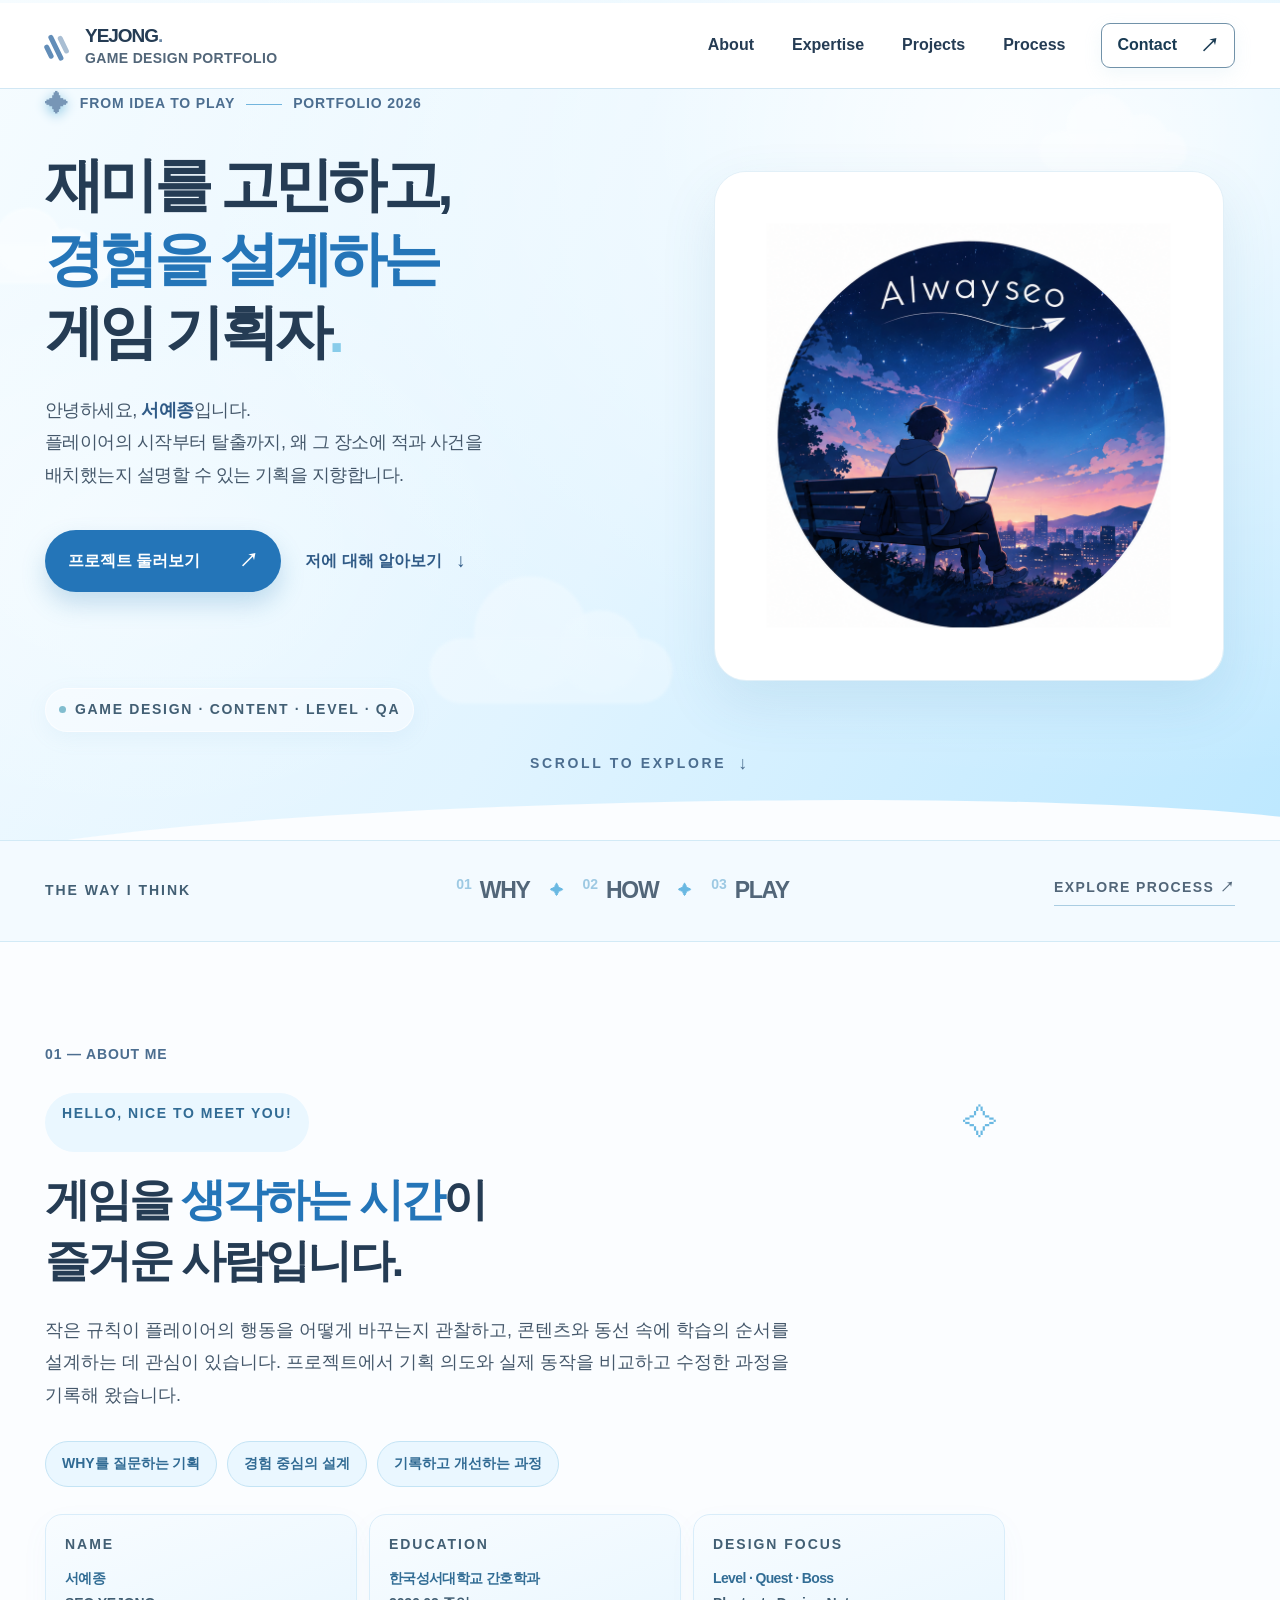
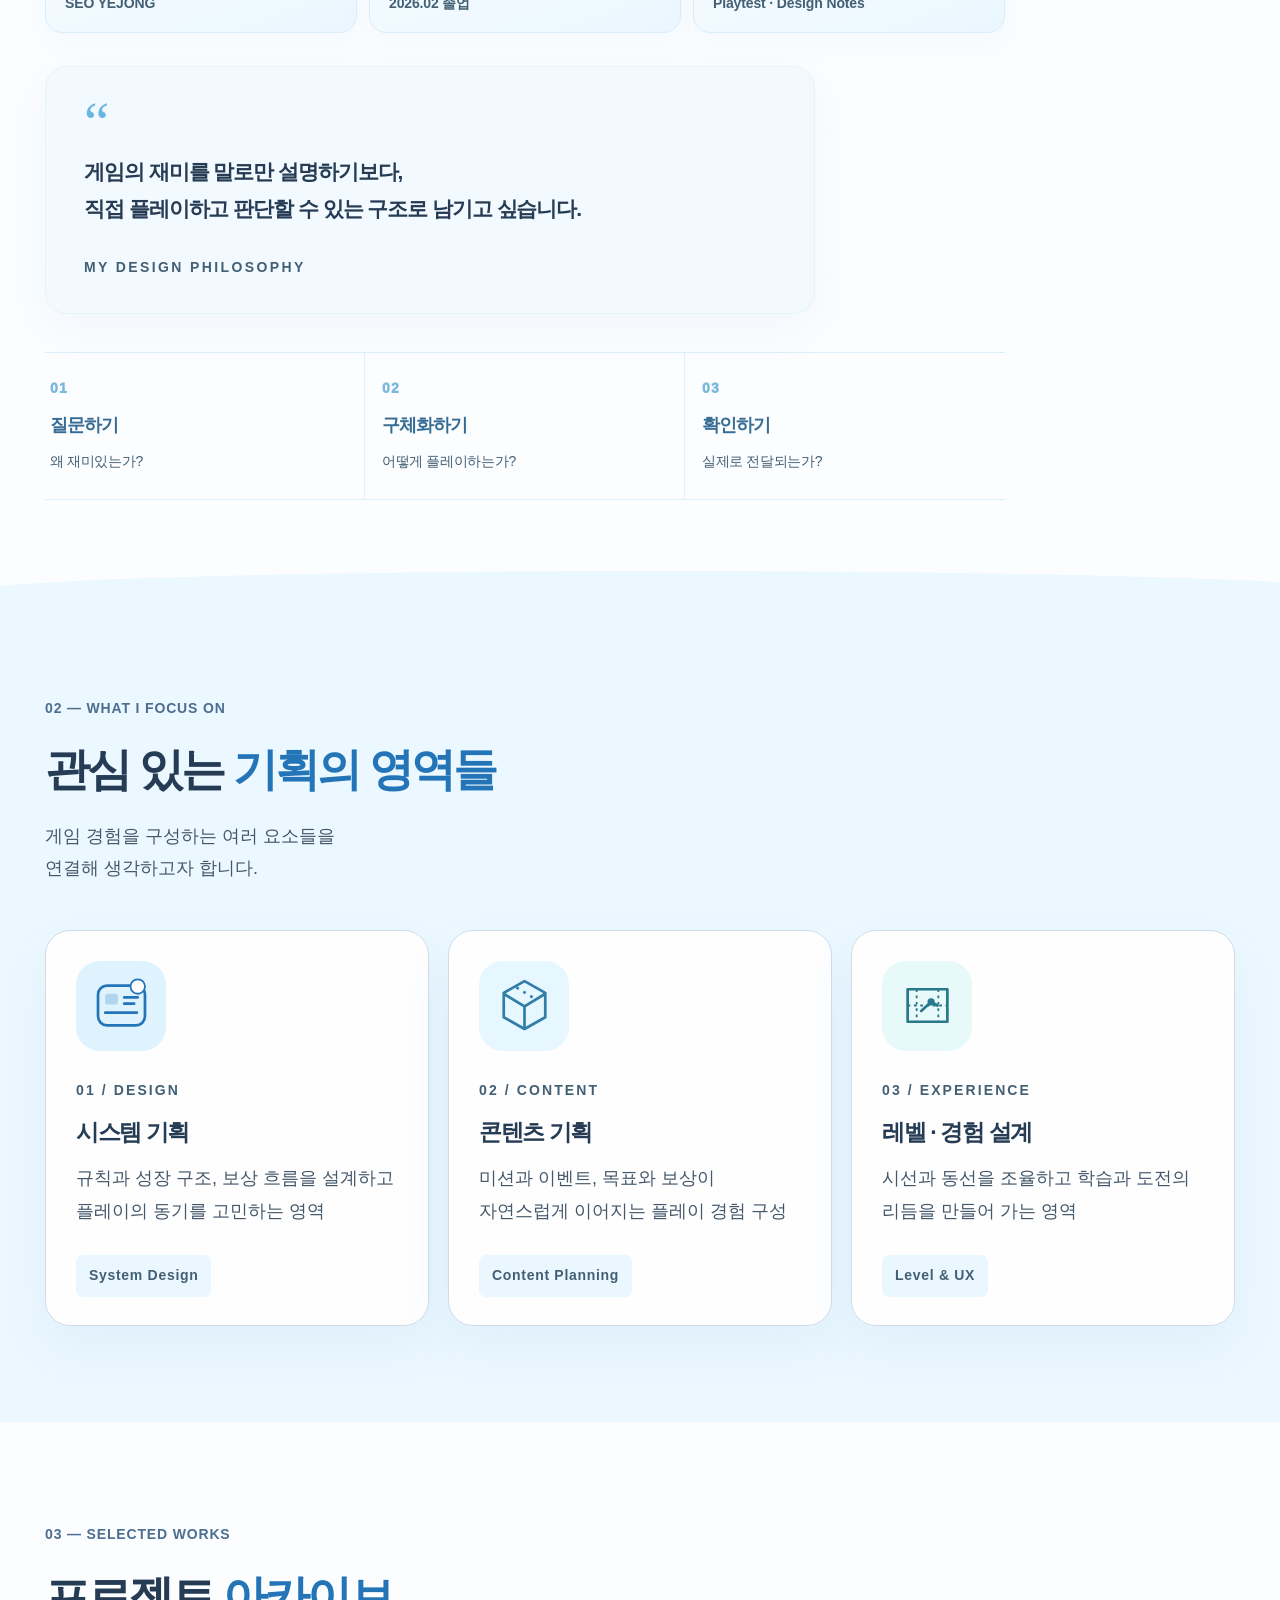
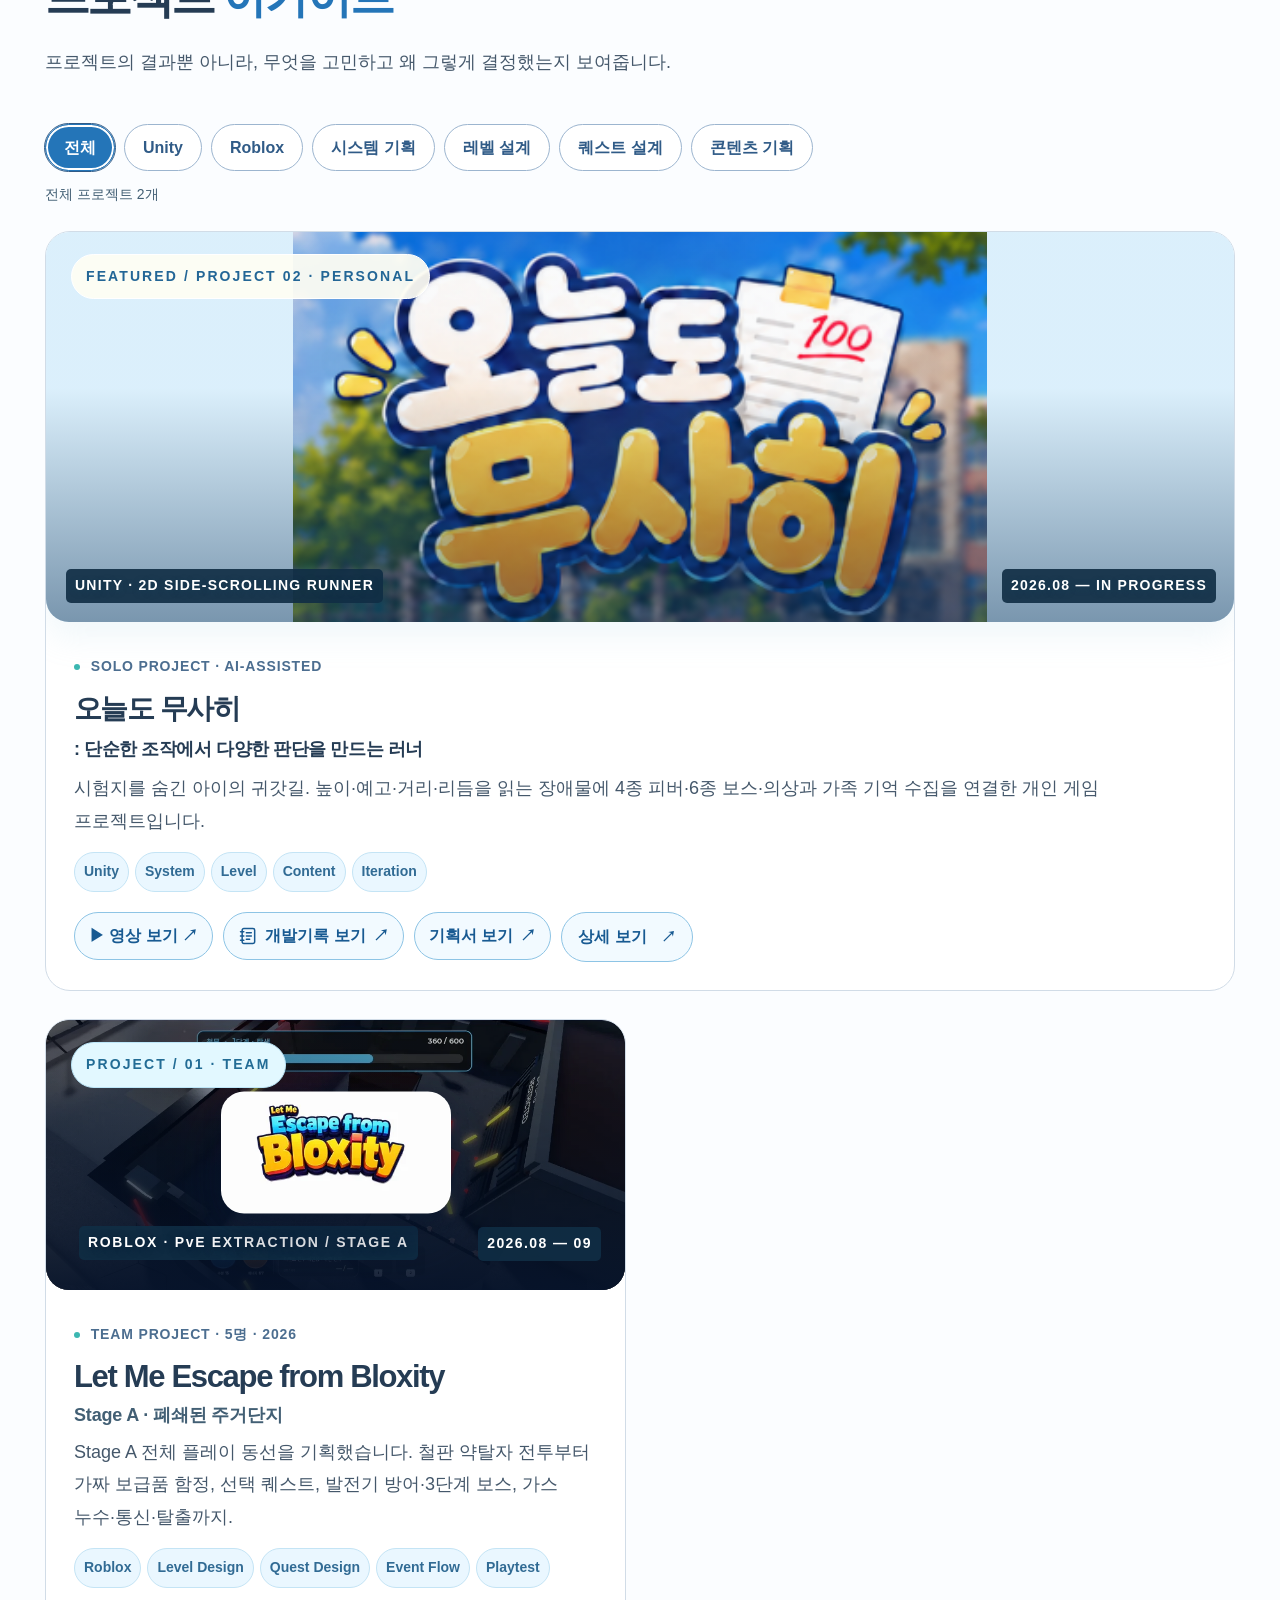
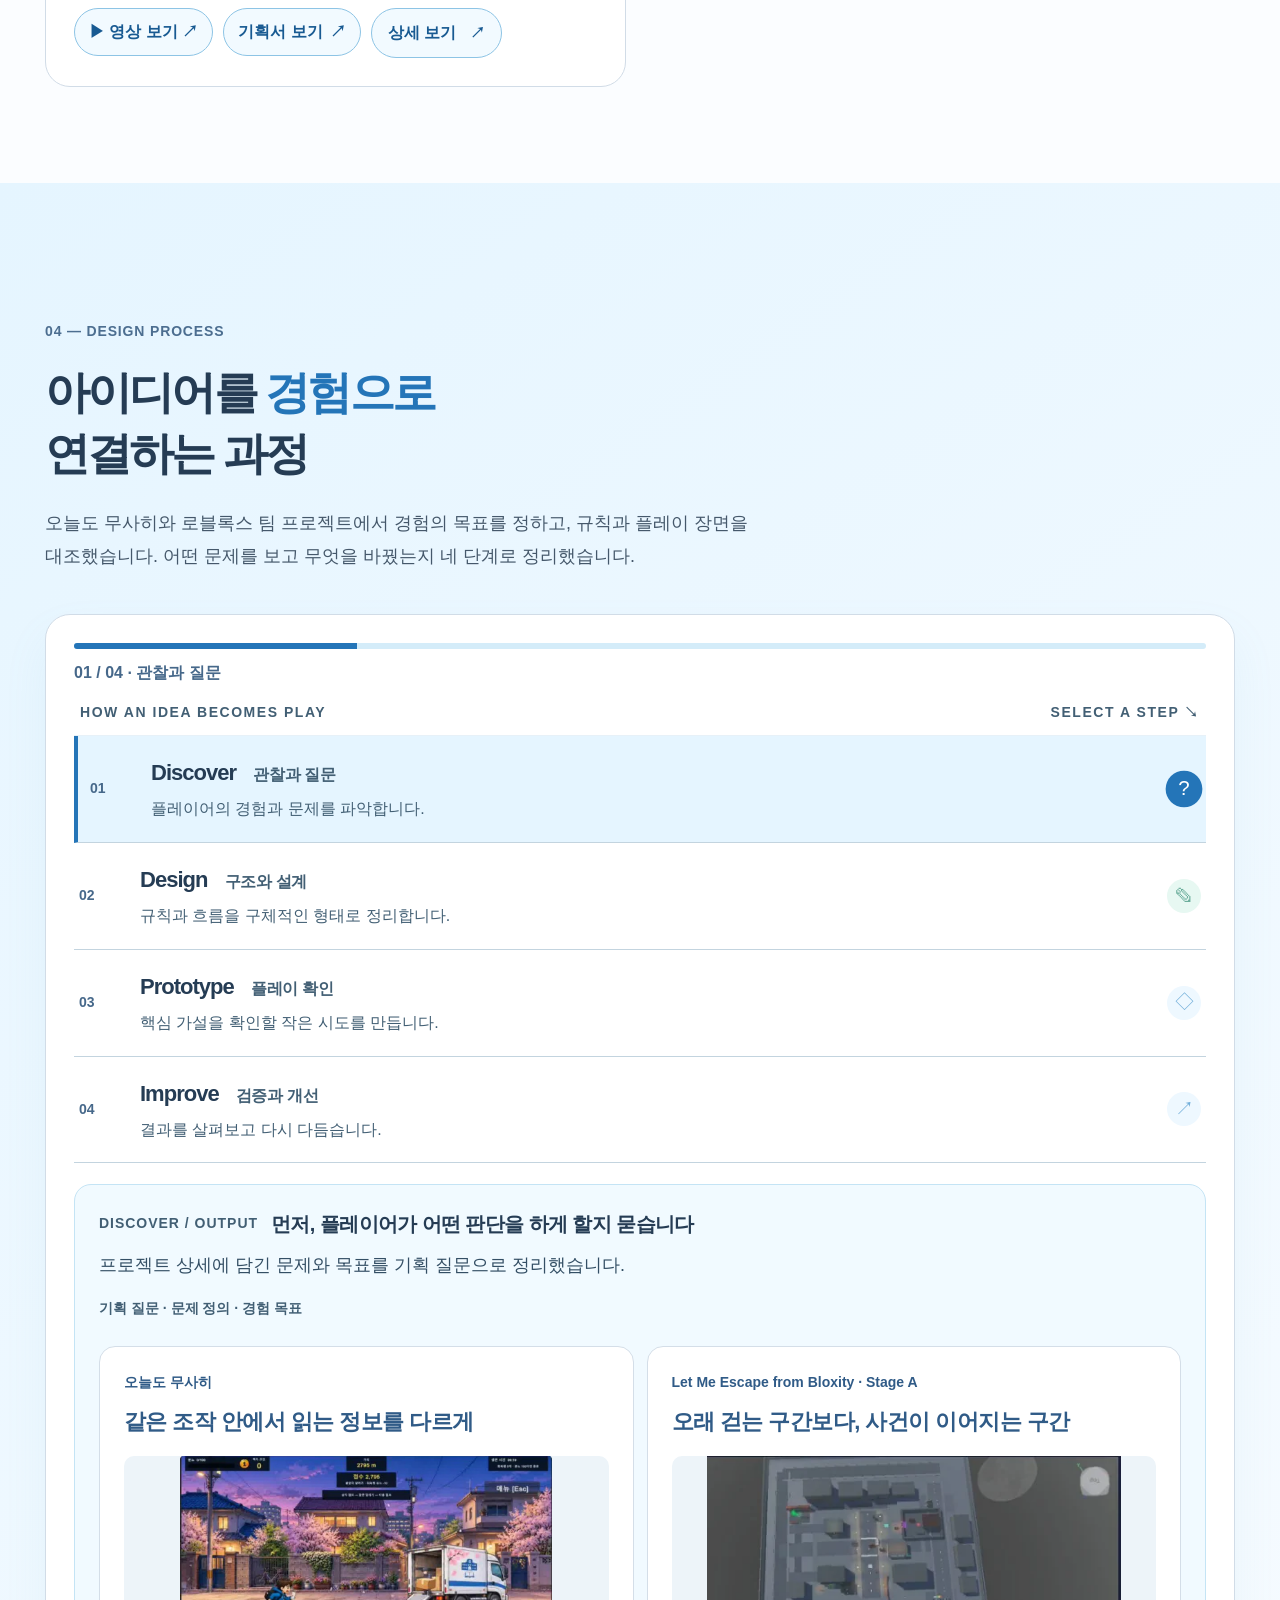
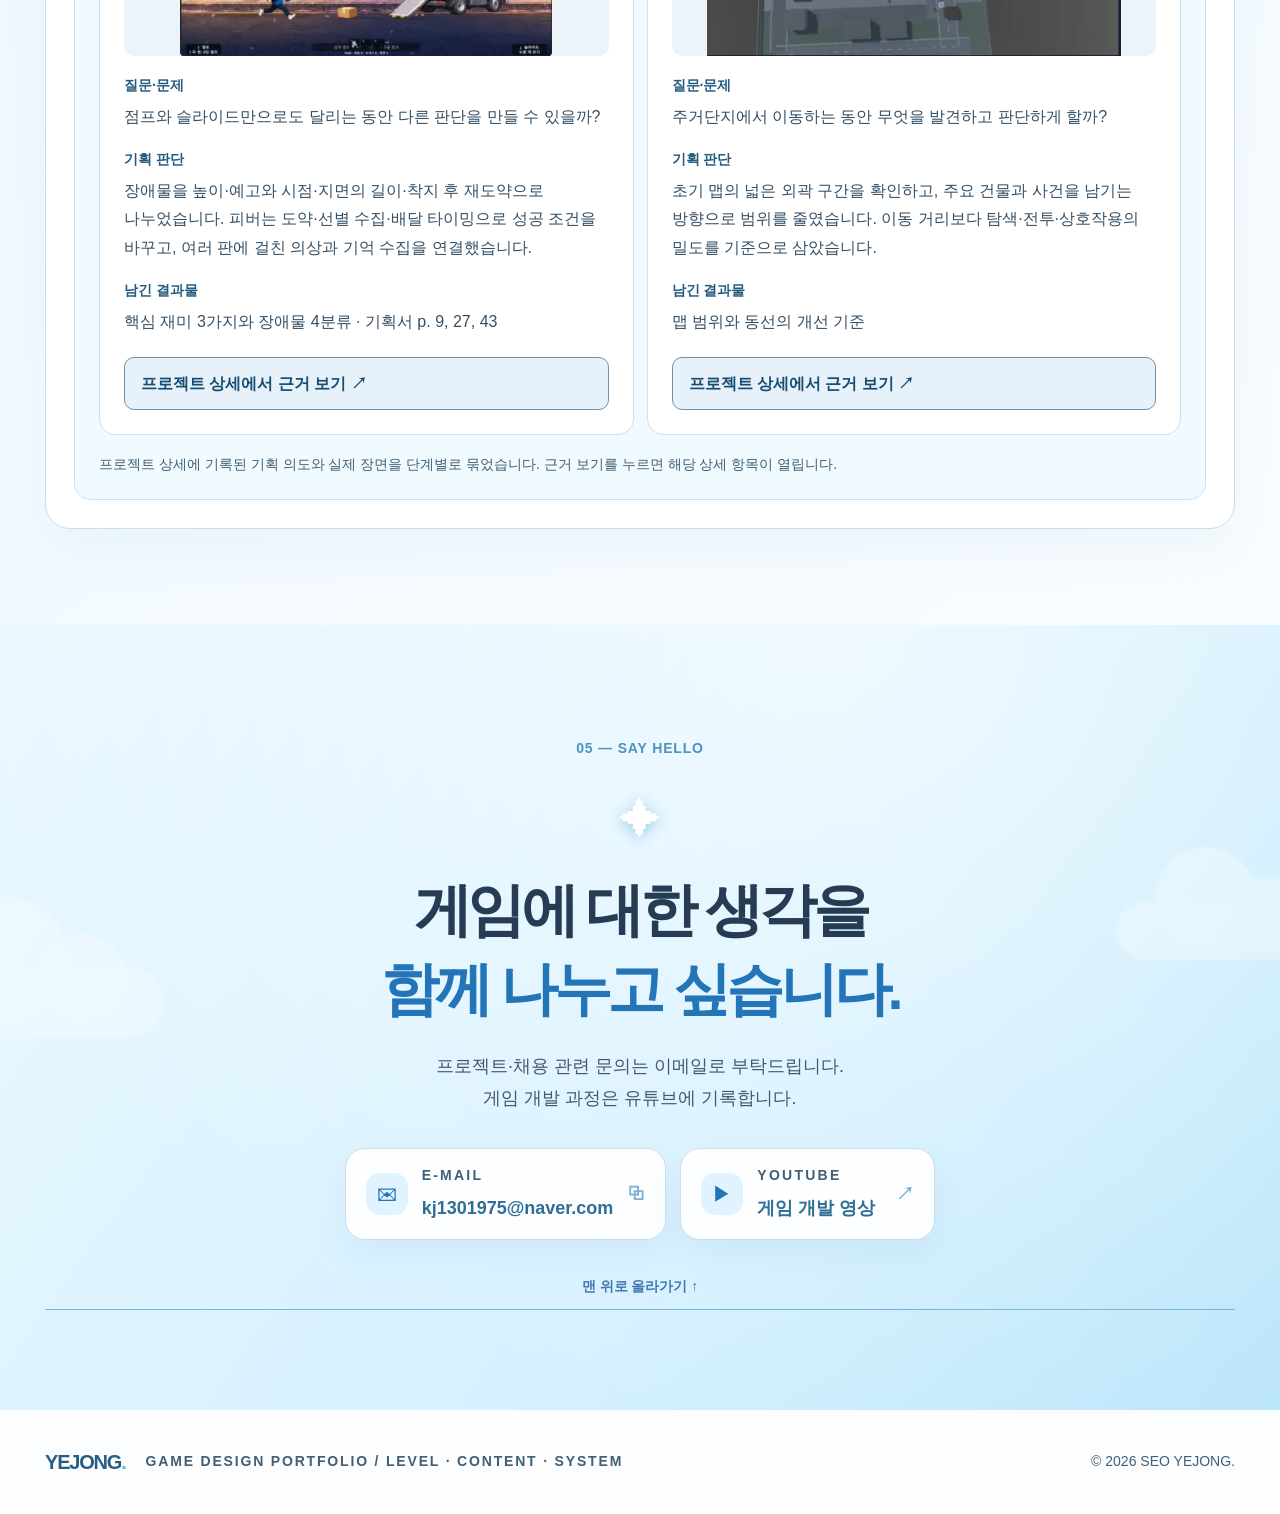
==== index.html @ 727c0531 "Apply the 72-page Today Safely proposal and remove one-time upload files" ====
<!DOCTYPE html>

<html lang="ko">
<head>
<meta charset="utf-8"/>
<meta content="width=device-width, initial-scale=1" name="viewport"/>
<meta content="#e3f3ff" name="theme-color"/>
<meta content="게임 기획자 서예종의 포트폴리오. Let Me Escape from Bloxity Stage A의 레벨·퀘스트·보스 콘셉트·이벤트 설계를 소개합니다." name="description"/>
<title>서예종 | 게임 기획 포트폴리오</title>
<link href="[data-uri]" rel="icon" type="image/svg+xml"/>
<style>:root{--ink:#204765;--ink-deep:#163b5d;--ink-muted:#617f95;--accent:#4b96d2;--accent-deep:#287abc;--sky:#dfF3ff;--sky-mid:#c1e5fa;--powder:#eef8ff;--white:#fff;--line:rgba(69,125,166,.15);--shadow:0 26px 70px rgba(42,117,170,.13);--rad:26px;--max:1190px}
*{box-sizing:border-box}html{scroll-behavior:smooth;scroll-padding-top:92px}body{margin:0;background:#f8fcff;color:var(--ink);font-family:Pretendard,'Apple SD Gothic Neo','Noto Sans KR',-apple-system,BlinkMacSystemFont,'Segoe UI',sans-serif;-webkit-font-smoothing:antialiased;word-break:keep-all}a{color:inherit;text-decoration:none}button{font:inherit}::selection{background:#adddf9;color:#174a72}.container{width:min(var(--max),calc(100% - 88px));margin-inline:auto}.skip-link{position:fixed;top:-100px;left:16px;background:white;padding:12px 18px;z-index:30}.skip-link:focus{top:10px}a:focus-visible,button:focus-visible{outline:3px solid #257ab9;outline-offset:4px}
.site-header{height:86px;position:absolute;top:0;left:0;right:0;z-index:10}.nav-shell{display:flex;align-items:center;gap:28px;height:100%;border-bottom:1px solid rgba(255,255,255,.55)}.brand{display:flex;align-items:center;gap:11px;flex-shrink:0}.brand-symbol{display:grid;grid-template-columns:repeat(3,5px);align-items:center;gap:3px;width:29px;height:30px;transform:rotate(-26deg)}.brand-symbol span{border-radius:6px;background:#67addc}.brand-symbol span:nth-child(1){height:15px}.brand-symbol span:nth-child(2){height:28px}.brand-symbol span:nth-child(3){height:19px;background:#a6d5ee}.brand-wordmark{display:block;font-weight:850;font-size:19px;line-height:1;letter-spacing:-.055em}.brand-dot{color:#59b8e5}.brand-wordmark small{display:block;margin-top:6px;font-size:14px;color:#5c8dae;font-weight:800;letter-spacing:.18em}.desktop-nav{display:flex;gap:37px;margin-left:auto}.desktop-nav a{font-size:14px;font-weight:750;color:#477394;transition:color .2s}.desktop-nav a:hover,.desktop-nav a.is-active{color:#1c6297}.nav-contact{font-weight:750;background:rgba(255,255,255,.65);padding:12px 20px;border:1px solid rgba(255,255,255,.93);border-radius:999px;display:flex;gap:23px;align-items:center;font-size:14px;box-shadow:0 6px 18px #9ccce223}.nav-contact:hover{background:white}.nav-contact span{font-size:19px;line-height:1}.mobile-toggle,.mobile-menu{display:none}
.hero{position:relative;overflow:hidden;min-height:840px;background:linear-gradient(116deg,#e8f6ff 0%,#b8dff7 54%,#eaf9ff 100%);isolation:isolate}.sky-wash{position:absolute;inset:0;z-index:-1;background:radial-gradient(ellipse 500px 510px at 93% 29%,#ffffffcf,transparent 82%),radial-gradient(ellipse 560px 520px at 17% -7%,#ffffffa6,transparent 80%),radial-gradient(ellipse 650px 260px at 35% 98%,#effaffaa,transparent 86%)}.hero-grid{display:grid;grid-template-columns:1.04fr .96fr;align-items:center;gap:18px;position:relative;min-height:840px;padding-top:76px;padding-bottom:64px}.hero-copy{position:relative;z-index:2;margin-top:-28px}.hero-eyebrow{display:flex;align-items:center;gap:11px;font-size:14px;font-weight:850;letter-spacing:.15em;color:#2f84b3;margin-bottom:32px}.status-star{font-size:23px;line-height:1;color:#56a5d6}.eyebrow-line{width:36px;height:1px;background:#72b5dd}.hero h1{font-size:clamp(45px,4.6vw,69px);letter-spacing:-.079em;line-height:1.25;font-weight:850;color:#16466b;margin:0 0 25px}.hero h1 em{font-style:normal;color:#4491c8}.title-period{color:#75b9dc}.hero-intro{font-size:16px;line-height:1.95;color:#517995;letter-spacing:-.03em}.hero-intro strong{color:#2c668e}.hero-actions{display:flex;gap:24px;align-items:center;margin-top:39px}.primary-button{display:inline-flex;align-items:center;justify-content:space-between;gap:39px;background:#337eb5;border-radius:999px;color:white;padding:19px 23px;font-weight:800;font-size:14px;box-shadow:0 12px 23px #448fc045;transition:transform .2s,background .2s,box-shadow .2s}.primary-button:hover{background:#1f699f;transform:translateY(-3px);box-shadow:0 16px 25px #448fc04d}.primary-button span{font-size:19px;line-height:.8}.text-button{font-size:14px;font-weight:750;color:#386d91;display:flex;align-items:center;gap:14px}.text-button span{font-size:19px}.text-button:hover{color:#174d7a}.draft-marker{margin-top:96px;display:flex;align-items:center;gap:9px;color:#6f9dbb;font-size:14px;font-weight:850;letter-spacing:.12em}.draft-dot{width:7px;height:7px;border-radius:50%;background:#81bdcf}.cloud,.contact-cloud{position:absolute;width:180px;height:48px;background:#ffffffe0;border-radius:60px;filter:blur(1px)}.cloud:before,.cloud:after,.contact-cloud:before,.contact-cloud:after{content:"";position:absolute;border-radius:50%;background:inherit}.cloud:before,.contact-cloud:before{width:84px;height:84px;left:33px;bottom:10px}.cloud:after,.contact-cloud:after{width:61px;height:61px;right:23px;bottom:8px}.cloud-one{left:-50px;top:240px;opacity:.51;transform:scale(.8)}.cloud-two{right:6%;top:127px;opacity:.37;transform:scale(.82)}.cloud-three{left:36%;bottom:145px;opacity:.35;transform:scale(1.35)}.hero-art{height:624px;position:relative;transform:translateX(12px);min-width:0}.sun-halo{position:absolute;width:480px;height:480px;border-radius:50%;background:radial-gradient(circle,#f5fdffc9 0%,#fafcff55 55%,#fff0 70%);left:53%;top:40%;transform:translate(-50%,-50%)}.hero-orbit{position:absolute;border:1px solid #ffffffac;border-radius:50%;width:540px;height:540px;left:53%;top:43%;transform:translate(-50%,-50%)}.orbit-two{width:425px;height:425px;border-style:dashed;border-color:#ffffff77}.art-cloud{position:absolute;width:100px;height:29px;border-radius:70px;background:#fff9;z-index:1}.art-cloud::before{content:"";position:absolute;width:48px;height:48px;border-radius:50%;left:19px;bottom:9px;background:inherit}.art-cloud-one{top:90px;right:12px;transform:rotate(-10deg)}.art-cloud-two{bottom:159px;left:0;transform:scale(.8) rotate(8deg)}.floating-star{position:absolute;z-index:4;color:#fff;filter:drop-shadow(0 4px 9px #79afd9);font-size:31px;animation:float 6s ease-in-out infinite}.star-one{top:96px;left:90px}.star-two{right:-2px;top:198px;font-size:45px}.star-three{bottom:130px;right:52px;font-size:23px;color:#fff4ca}.idea-window{width:min(430px,calc(100% - 18px));position:absolute;z-index:3;left:52%;top:44%;transform:translate(-50%,-50%) rotate(-5deg);background:#fffd;border:1px solid #fff;box-shadow:0 40px 90px #4489b73c,0 5px 9px #3681ab19;border-radius:23px;overflow:hidden;backdrop-filter:blur(5px)}.window-header{display:flex;align-items:center;justify-content:space-between;padding:17px 21px;border-bottom:1px solid #e1f1fb;background:#f5fbff;font-size:14px;letter-spacing:.11em;color:#7093ac;font-weight:850}.window-dots{display:flex;gap:5px}.window-dots i{width:9px;height:9px;border-radius:50%;background:#fad5c6}.window-dots i:nth-child(2){background:#ffe1ab}.window-dots i:nth-child(3){background:#c5e7cb}.window-smile{font-size:18px;line-height:0;color:#68b4d8}.board-content{height:350px;position:relative;padding:35px 42px 15px}.board-kicker{font-size:14px;font-weight:900;letter-spacing:.18em;color:#81b6d2}.board-title{font-size:47px;font-weight:850;letter-spacing:-.08em;line-height:1.07;color:#2b5d86;margin-top:12px}.board-title span{color:#64afe0}.board-diagram{width:100%;height:160px;display:block;margin-top:0;overflow:visible}.floating-sticker{position:absolute;z-index:5;background:#fff;box-shadow:0 18px 40px #4694c53b}.sticker-left{left:7px;top:178px;border-radius:17px;padding:16px 17px;color:#4f90ba;font-size:14px;font-weight:900;letter-spacing:.09em;transform:rotate(10deg);line-height:1.3}.sticker-left span{display:block;font-size:33px;color:#96cae5;line-height:1}.sticker-right{right:-22px;bottom:142px;display:flex;gap:12px;align-items:center;padding:13px 19px;border-radius:15px;transform:rotate(7deg)}.sticker-icon{font-size:36px;color:#f5c472}.sticker-right b{font-size:14px;display:block;color:#397bb0}.sticker-right small{font-size:14px;color:#8db0c6;font-weight:800;letter-spacing:.1em}.hero-landscape{position:absolute;inset:auto -40px 0 -40px;height:160px;overflow:hidden;z-index:0;opacity:.75}.hill{position:absolute;bottom:-135px;width:630px;height:250px;border-radius:50%}.hill-back{background:#b6ded0;left:6%;transform:rotate(-8deg)}.hill-front{background:#a8d9bc;left:-33%;bottom:-165px;transform:rotate(6deg)}.tiny-flower{position:absolute;z-index:2;color:#fff5dd;font-size:18px}.flower-one{bottom:40px;left:30%}.flower-two{bottom:57px;right:7%}.flower-three{bottom:25px;right:28%}.hero-bottom-cloud{position:absolute;bottom:-70px;left:-3%;width:110%;height:108px;background:#f8fcff;border-radius:50% 50% 0 0;transform:rotate(-1.2deg)}.scroll-note{position:absolute;bottom:61px;left:50%;transform:translateX(-50%);z-index:2;font-size:14px;color:#558bb0;letter-spacing:.19em;font-weight:850;display:flex;align-items:center;gap:12px}.scroll-note span{font-size:18px}
.section{padding:129px 0}.section-index{font-size:14px;letter-spacing:.16em;font-weight:900;color:#5c9ecb}.section-heading{font-size:clamp(33px,3.5vw,49px);line-height:1.35;font-weight:850;letter-spacing:-.064em;margin:17px 0 24px;color:#254f70}.section-heading span{color:#6aaed8}.section-lead{color:#738fa3;font-size:16px;line-height:1.98;max-width:715px;margin:0}.about-grid{display:grid;grid-template-columns:22% 1fr;gap:55px}.section-side{position:relative;padding-top:17px}.deco-sparkle{font-size:85px;color:#d9effd;margin-top:55px;transform:rotate(18deg);line-height:1}.section-heading-top{display:flex;justify-content:space-between}.mini-pill{font-size:14px;font-weight:850;color:#669fc4;background:#eff8ff;padding:9px 17px;border-radius:40px;letter-spacing:.11em}.soft-star{font-size:35px;color:#b2dff5;margin-right:7px}.about-tag-row{display:flex;gap:10px;flex-wrap:wrap;margin:30px 0 48px}.about-tag-row span{padding:10px 16px;border:1px solid #cde7f8;border-radius:999px;color:#5f91b2;background:#f7fcff;font-weight:750;font-size:14px}.quote-block{background:linear-gradient(107deg,#eff9ff,#fff 84%);border:1px solid #dbedf8;border-radius:22px;padding:32px 38px;max-width:770px;position:relative;box-shadow:0 18px 35px #4f95c00a}.quote-icon{font-size:57px;line-height:.8;color:#91c5e3;font-family:Georgia,serif}.quote-block p{font-size:21px;font-weight:750;line-height:1.75;letter-spacing:-.05em;margin:4px 0 23px}.quote-foot{font-size:14px;font-weight:850;letter-spacing:.17em;color:#90b2c8}
.focus-section{background:#edf8ff;position:relative}.focus-section:before{position:absolute;content:"";top:-25px;left:-3%;width:110%;height:44px;background:#edf8ff;border-radius:50%}.section-title-group{display:flex;align-items:end;justify-content:space-between;gap:35px;margin-bottom:45px}.section-title-group .section-heading{margin-bottom:0}.section-title-group>p{color:#7b9ab0;font-size:14px;line-height:1.85;margin:0 0 4px}.focus-grid{display:grid;grid-template-columns:repeat(3,minmax(0,1fr));gap:19px}.focus-card{background:#fff;border:1px solid #e1eff8;border-radius:25px;padding:30px 30px 28px;box-shadow:0 22px 48px #5c9bc016;transition:transform .25s,box-shadow .25s;min-height:330px}.focus-card:hover{transform:translateY(-8px);box-shadow:0 28px 50px #5c9bc029}.focus-icon{width:90px;height:90px;border-radius:24px;display:grid;place-items:center;margin-bottom:28px}.focus-icon svg{width:65px;height:65px}.focus-blue{background:#e4f3ff;color:#62a4da}.focus-lilac{background:#f0edff;color:#9790d9}.focus-peach{background:#fff1e3;color:#dcaa81}.card-number{display:block;font-size:14px;color:#8aaec3;letter-spacing:.15em;font-weight:900}.focus-card h3{font-size:23px;letter-spacing:-.06em;margin:11px 0 10px}.focus-card p{font-size:14px;line-height:1.9;color:#7793a7;margin:0 0 21px;min-height:72px}.tag-chip{display:inline-block;background:#f2f8fc;color:#7798b2;padding:9px 13px;border-radius:7px;font-size:14px;font-weight:800;letter-spacing:.05em}
.projects-section{background:#f8fcff}.project-grid{display:grid;grid-template-columns:repeat(2,minmax(0,1fr));gap:28px}.project-card{min-width:0}.project-card.featured{grid-column:1/-1}.project-cover{height:270px;border-radius:23px;position:relative;overflow:hidden;isolation:isolate}.featured .project-cover{height:390px}.cover-one{background:linear-gradient(125deg,#a4ccef 5%,#cfe7ff 48%,#eaf7ff 100%)}.cover-one:before{content:"";position:absolute;width:600px;height:600px;border-radius:50%;background:radial-gradient(circle,#fff9,transparent 70%);right:-60px;top:-155px}.cover-sun{position:absolute;width:178px;height:178px;background:#f8f8e7;border-radius:50%;top:61px;right:17%;box-shadow:0 0 80px 32px #fffbf0ab}.cover-ring{position:absolute;width:380px;height:380px;right:9%;top:7px;border:1px solid #ffffffa9;border-radius:50%}.ring-b{transform:scale(1.23);border-style:dashed;opacity:.65}.cover-copy{position:absolute;top:92px;left:9%;font-size:68px;letter-spacing:-.075em;line-height:1.04;font-weight:850;color:#fff;z-index:2;text-shadow:0 3px 20px #4379a825}.cover-copy em{font-style:normal;color:#fff7d7}.cover-preview-chip{position:absolute;top:22px;left:25px;z-index:3;background:#fffafd;border:1px solid #fff;border-radius:999px;padding:10px 14px;color:#6e9bba;font-size:14px;font-weight:900;letter-spacing:.15em}.cover-cloud{position:absolute;right:8%;bottom:75px;width:200px;height:54px;border-radius:60px;background:#ffffffaa;transform:rotate(5deg)}.cover-cloud:before{content:"";position:absolute;width:100px;height:95px;left:30px;bottom:11px;border-radius:50%;background:inherit}.cover-hill{position:absolute;width:125%;height:240px;border-radius:50%;background:#a2d7c1;left:-20%;bottom:-200px;transform:rotate(-7deg)}.cover-two{background:linear-gradient(150deg,#e8e4ff,#ceddfd 67%,#c5e7f6)}.orbit-graphic{position:absolute;left:50%;top:51%;transform:translate(-50%,-50%);width:220px;height:220px;display:grid;place-items:center}.orbit-graphic span{position:absolute;border:2px solid #fffafa;border-radius:50%}.orbit-large{inset:0}.orbit-mid{inset:34px;background:#e9f3ffb8;box-shadow:0 8px 35px #758dda25}.orbit-small{inset:69px;background:#fafaff;box-shadow:0 8px 35px #758dda25}.orbit-graphic b{font-size:42px;color:#8f9ddb;z-index:2;letter-spacing:-.09em}.cover-three{background:linear-gradient(125deg,#e2f6e9,#d7f1f9 70%,#effaf4)}.sketch-frame{position:absolute;width:195px;height:235px;background:#ffffffc9;border:1px solid #fff;box-shadow:12px 12px 0 #99d9c278,0 18px 60px #74b49c47;border-radius:12px;left:50%;top:55%;transform:translate(-50%,-50%) rotate(-7deg);padding:26px}.sketch-frame>span{font-size:14px;font-weight:900;color:#81b39c;letter-spacing:.12em}.sketch-line{height:5px;background:#b5dbd1;border-radius:4px;position:absolute;left:26px}.line-a{top:63px;width:104px}.line-b{top:78px;width:77px}.line-c{bottom:57px;width:125px}.line-d{bottom:42px;width:81px}.sketch-shape{position:absolute;top:111px;left:62px;width:64px;height:45px;background:#cae4f5;border-radius:14px 14px 26px 26px;transform:rotate(-14deg)}.cover-asterisk{position:absolute;right:9%;top:28%;color:white;font-size:62px}.project-info{display:flex;justify-content:space-between;gap:16px;align-items:end;padding:21px 7px 14px}.project-type{font-size:14px;font-weight:900;letter-spacing:.12em;color:#80a4bb}.project-info h3{font-size:22px;letter-spacing:-.055em;margin:9px 0 9px}.project-info p{font-size:14px;color:#809bad;line-height:1.7;margin:0}.coming-pill{border:1px solid #d5e8f5;border-radius:100px;color:#7b9db6;font-weight:900;letter-spacing:.06em;font-size:14px;padding:11px 13px;white-space:nowrap;background:#fff}.coming-pill span{font-size:14px;margin-left:9px}.project-footnote{margin-top:32px;text-align:center;color:#8faabd;font-size:14px}.project-footnote span{color:#75add2;margin-right:9px}
.process-section{background:linear-gradient(155deg,#eaf7ff,#f8fcff);position:relative}.process-wrap{display:grid;grid-template-columns:.83fr 1.17fr;gap:90px;align-items:start}.process-intro{padding-top:36px}.process-intro>p{color:#7796a9;line-height:1.9;max-width:360px;font-size:14px}.process-doodle{display:block;margin-top:65px;color:#a7d3ed;letter-spacing:.45em;font-size:25px}.process-steps{position:relative;border-radius:25px;background:#ffffffd4;border:1px solid #fff;box-shadow:0 22px 45px #7eb1d015;padding:16px 32px}.process-step{display:grid;grid-template-columns:46px 1fr 34px;gap:15px;align-items:center;padding:24px 5px;border-bottom:1px solid #e5f1f9;position:relative}.process-step:last-child{border:0}.process-number{color:#93bed9;font-size:14px;font-weight:900}.process-step h3{font-size:21px;margin:0 0 9px;color:#396987;letter-spacing:-.04em}.process-step h3 small{font-size:14px;font-weight:750;color:#95aec0;margin-left:13px}.process-step p{font-size:14px;margin:0;color:#8da5b4}.step-icon{width:34px;height:34px;border-radius:50%;display:grid;place-items:center;font-size:19px;color:#73afda;background:#eef8ff}.process-step:nth-child(3) .step-icon{color:#9b95d9;background:#f3f1ff}.process-step:nth-child(4) .step-icon{color:#ccad60;background:#fff9e5}.process-step:nth-child(5) .step-icon{color:#6cae9c;background:#e7f8f2}
.contact-section{position:relative;background:linear-gradient(150deg,#b8e0f7,#dcf3ff 66%,#f0faff);text-align:center;overflow:hidden;isolation:isolate;padding:107px 0 100px}.contact-section:after{position:absolute;inset:0;content:"";z-index:-1;background:radial-gradient(ellipse 530px 300px at 67% 0%,#fff8,transparent),radial-gradient(ellipse 400px 300px at 10% 92%,#fff7,transparent)}.contact-inner{position:relative}.contact-inner .section-index{color:#4c94bf}.contact-sparkle{font-size:41px;color:white;margin:24px 0 0;filter:drop-shadow(0 3px 7px #98cdec)}.contact-inner h2{font-size:clamp(34px,4.5vw,60px);letter-spacing:-.075em;line-height:1.38;color:#22597d;margin:15px 0 20px}.contact-inner h2 em{font-style:normal;color:#4b9acc}.contact-inner p{color:#6895b2;line-height:1.95;font-size:14px}.contact-footer-action{display:flex;flex-wrap:wrap;gap:18px;align-items:center;justify-content:center;margin-top:39px}.contact-placeholder{font-size:14px;font-weight:800;color:#5a8cae;border:1px solid #ffffffa8;background:#ffffffaa;padding:15px 25px;border-radius:50px}.contact-top{font-weight:850;font-size:14px;color:#296f9e;border-bottom:1px solid #7ab5d5;padding:10px}.contact-top:hover{color:#064c7b}.contact-cloud{z-index:-1;opacity:.35}.cc-one{left:-62px;top:45%;transform:scale(1.5)}.cc-two{right:-34px;top:36%;transform:scale(1.2)}.site-footer{background:#f8fcff;padding:35px 0}.footer-grid{display:flex;align-items:center;gap:20px}.footer-brand{font-size:20px;font-weight:900;letter-spacing:-.06em;color:#285d83}.footer-brand span{color:#69b4df}.footer-grid>span{font-size:14px;letter-spacing:.13em;color:#93b1c3;font-weight:850}.footer-grid small{margin-left:auto;color:#9db3c1;font-size:14px}
.reveal{opacity:0;transform:translateY(20px);transition:opacity .55s ease,transform .55s ease}.reveal.is-visible{opacity:1;transform:translateY(0)}.hero-art.reveal.is-visible{transform:translateX(12px)}@keyframes float{0%,100%{translate:0 0}50%{translate:0 -11px}}
@media(max-width:1050px){.container{width:min(var(--max),calc(100% - 56px))}.hero{min-height:770px}.hero-grid{min-height:770px}.hero h1{font-size:clamp(40px,4.7vw,55px)}.hero-art{transform:translateX(-5px) scale(.88);transform-origin:center}.hero-art.reveal.is-visible{transform:translateX(-5px) scale(.88)}.idea-window{width:415px}.sticker-right{right:-28px}.desktop-nav{gap:23px}.process-wrap{gap:40px}.cover-copy{font-size:59px}}
@media(max-width:760px){.container{width:calc(100% - 38px)}.site-header{height:72px}.nav-shell{border-bottom:1px solid #ffffff88}.brand-wordmark{font-size:18px}.desktop-nav,.nav-contact{display:none}.mobile-toggle{margin-left:auto;display:grid;place-content:center;gap:5px;width:44px;height:42px;border:1px solid #fff9;background:#ffffff8c;border-radius:13px;cursor:pointer}.mobile-toggle span{height:2px;width:20px;background:#376e96;border-radius:3px;transition:transform .2s,opacity .2s}.mobile-toggle[aria-expanded=true] span:first-child{transform:translateY(7px) rotate(45deg)}.mobile-toggle[aria-expanded=true] span:nth-child(2){opacity:0}.mobile-toggle[aria-expanded=true] span:last-child{transform:translateY(-7px) rotate(-45deg)}.mobile-menu:not([hidden]){display:flex;position:absolute;left:19px;right:19px;top:70px;padding:10px;flex-direction:column;border-radius:18px;background:#ffffffed;box-shadow:0 20px 40px #4e9fc138;backdrop-filter:blur(15px)}.mobile-menu a{padding:12px 15px;font-size:14px;color:#3e779e;font-weight:750}.hero{min-height:auto}.hero-grid{display:flex;flex-direction:column;align-items:stretch;gap:0;padding-top:150px;padding-bottom:85px;min-height:0}.hero-copy{margin:0}.hero-eyebrow{font-size:14px;margin-bottom:24px}.hero h1{font-size:clamp(40px,9vw,62px);line-height:1.28}.hero-intro{font-size:14px;margin-top:21px;line-height:1.9}.hero-actions{margin-top:28px;gap:19px}.primary-button{padding:16px 18px;gap:19px;font-size:14px}.text-button{font-size:14px}.draft-marker{margin-top:33px;font-size:14px}.hero-art{height:470px;max-width:540px;width:100%;margin:0 auto;transform:scale(.86) translateX(-2px);transform-origin:center center}.hero-art.reveal.is-visible{transform:scale(.86) translateX(-2px)}.hero-orbit{width:440px;height:440px;top:50%}.orbit-two{width:345px;height:345px}.sun-halo{width:390px;height:390px;top:51%}.idea-window{width:min(405px,100%);top:47%}.sticker-left{top:125px;left:-5px}.sticker-right{bottom:93px;right:-10px}.hero-landscape{bottom:-2px}.scroll-note{display:none}.section{padding:87px 0}.about-grid{grid-template-columns:1fr;gap:5px}.section-side{padding-top:0}.deco-sparkle{display:none}.section-heading{font-size:clamp(32px,7vw,44px)}.section-lead{font-size:14px}.quote-block{padding:28px 25px}.quote-block p{font-size:17px}.focus-grid{grid-template-columns:1fr}.focus-card{min-height:auto;padding:25px}.focus-icon{width:70px;height:70px;margin-bottom:16px}.focus-icon svg{width:52px}.focus-card p{min-height:auto}.section-title-group{display:block}.section-title-group>p{margin-top:18px}.project-grid{grid-template-columns:1fr;gap:25px}.project-card.featured{grid-column:auto}.project-cover,.featured .project-cover{height:260px}.cover-copy{font-size:43px;top:85px;left:8%}.cover-sun{width:135px;height:135px}.cover-ring{width:280px;height:280px}.project-info{align-items:start}.project-info h3{font-size:19px}.project-info p{font-size:14px}.coming-pill{font-size:14px;padding:9px}.process-wrap{grid-template-columns:1fr;gap:26px}.process-intro{padding-top:0}.process-doodle{display:none}.process-steps{padding:10px 20px}.process-step h3{font-size:18px}.process-step h3 small{font-size:14px}.contact-section{padding:85px 0}.contact-inner h2{font-size:37px}.contact-footer-action{flex-direction:column}.footer-grid{flex-wrap:wrap}.footer-grid small{margin-left:0;width:100%}}
@media(max-width:400px){.hero-grid{padding-top:127px}.hero h1{font-size:39px}.hero-intro{font-size:14px}.hero-actions{gap:13px}.hero-art{height:420px;transform:scale(.78) translateX(-5px);margin-top:-6px}.hero-art.reveal.is-visible{transform:scale(.78) translateX(-5px)}.idea-window{width:400px;max-width:none}.hero-orbit{left:53%}.art-cloud-one{right:-85px}.sticker-right{right:-50px}.project-info{flex-direction:column}.coming-pill{margin-top:7px}}
@media(prefers-reduced-motion:reduce){html{scroll-behavior:auto}*,*:before,*:after{animation:none!important;transition:none!important}.reveal{opacity:1;transform:none}.hero-art.reveal{transform:none}}


/* ================================================================
   PORTFOLIO CONCEPT V2 — Refinements
   The original sky illustration and palette remain untouched.
   This section controls refinement and the interactive prototype.
   ================================================================ */
:root{--surface:#fff;--sky-edge:#badff5;--soft-lilac:#e4e4ff;--soft-mint:#e4f7ef}
html{scroll-padding-top:92px}
body{overflow-x:hidden}
button{font:inherit}
button:focus-visible,a:focus-visible{outline:3px solid #277ec9;outline-offset:4px}
::selection{background:#b5e4ff;color:#16476f}
.scroll-progress{position:fixed;top:0;left:0;width:100%;height:3px;z-index:110;pointer-events:none}
.scroll-progress>span{height:100%;width:0;display:block;background:linear-gradient(90deg,#5ab4ed,#89d5f6,#8fb9e8);box-shadow:0 1px 7px #7ccaffb5;transition:width .08s linear}
.site-header{position:fixed;top:3px;transition:background .3s,box-shadow .3s;backdrop-filter:blur(0)}
.site-header.is-scrolled{background:#eef9ffdf;box-shadow:0 6px 35px rgba(66,134,180,.09);backdrop-filter:blur(20px);-webkit-backdrop-filter:blur(20px)}
.site-header .nav-shell{transition:border-color .3s}
.site-header.is-scrolled .nav-shell{border-color:transparent}
.hero{background:linear-gradient(111deg,#ecf9ff 0%,#c5e6f9 46%,#ddf4ff 79%,#f3fbff 100%)}
.hero:before{content:"";position:absolute;inset:0;z-index:-2;background:radial-gradient(ellipse 32% 38% at 78% 15%,#fff9,transparent 85%),radial-gradient(ellipse 42% 45% at 9% 65%,#fff6,transparent 80%)}
.hero .hero-intro{max-width:475px}
.hero .title-period{color:#88ccea}
.hero-eyebrow{letter-spacing:.16em}
.hero-eyebrow .status-star{filter:drop-shadow(0 3px 6px #8bc7e3)}
.idea-window{box-shadow:0 40px 95px #417baf35,0 6px 12px #307bad17;transition:box-shadow .35s ease}
.hero-art:hover .idea-window{box-shadow:0 47px 103px #417baf4a,0 6px 12px #307bad17}
.floating-sticker{animation:float 7s ease-in-out infinite}
.sticker-right{animation-delay:-3.1s}
.draft-marker{background:#f8fcff99;border:1px solid #ffffffa3;display:inline-flex;border-radius:99px;padding:9px 13px;box-shadow:0 6px 21px #6eb0ce15}
.sky-ribbon{background:#f8fcff;border-top:1px solid #eaf5fc;border-bottom:1px solid #e2f1fa;position:relative;z-index:2}
.sky-ribbon-inner{min-height:100px;display:flex;align-items:center;justify-content:space-between;gap:20px}
.ribbon-label{font-size:14px;letter-spacing:.14em;font-weight:900;color:#7fa9c4}
.ribbon-words{display:flex;gap:20px;align-items:center;font-size:23px;color:#487ca1;font-weight:850;letter-spacing:-.055em}
.ribbon-words span{display:inline-flex;align-items:flex-start;gap:8px}
.ribbon-words i{font-size:14px;letter-spacing:0;font-style:normal;color:#9dc9e3;margin-top:2px}
.ribbon-words b{color:#b7dbee;font-size:14px;font-weight:400}
.sky-ribbon a{text-decoration:none;font-size:14px;font-weight:900;letter-spacing:.10em;color:#6f9dbc;border-bottom:1px solid #aacde2;padding-bottom:5px;white-space:nowrap}
.sky-ribbon a:hover{color:#217ab5}
.about-main .quote-block{border:1px solid #e7f2f9;box-shadow:0 15px 50px rgba(71,134,179,.055)}
.about-principles{display:grid;grid-template-columns:repeat(3,minmax(0,1fr));margin-top:38px;border-top:1px solid #dceef8;border-bottom:1px solid #dceef8}
.about-principles>div{display:flex;flex-direction:column;gap:9px;padding:24px 17px 25px;border-right:1px solid #e3f0f8}
.about-principles>div:first-child{padding-left:5px}
.about-principles>div:last-child{border-right:0}
.about-principles span{font-size:14px;font-weight:950;color:#7ab8de;letter-spacing:.08em}
.about-principles strong{font-size:18px;letter-spacing:-.055em;color:#376d94}
.about-principles small{font-size:14px;color:#91a9b9;letter-spacing:-.025em}
.focus-card{border:1px solid #eaf4fb;transition:transform .3s ease,box-shadow .3s ease,border-color .3s ease;background:#fffe}
.focus-card:hover{transform:translateY(-9px);box-shadow:0 29px 60px #4f9ac026;border-color:#c7e6f8}
.focus-card .focus-icon{transition:transform .3s ease}
.focus-card:hover .focus-icon{transform:rotate(-5deg) scale(1.06)}
.project-cover{transition:filter .3s ease,transform .4s ease}
.project-card{border-radius:25px;transition:transform .33s ease}
.project-card:hover{transform:translateY(-4px)}
.project-card:hover .project-cover{filter:saturate(1.06) brightness(1.01)}
.project-info{gap:20px}
.case-preview-btn{align-self:end;white-space:nowrap;flex-shrink:0;appearance:none;border:1px solid #a6d0ea;border-radius:100px;background:#f1f9ff;color:#2e77a8;cursor:pointer;font-weight:850;font-size:14px;display:flex;gap:17px;align-items:center;padding:12px 16px;transition:color .2s,background .2s,box-shadow .2s,transform .2s}
.case-preview-btn:hover{color:#fff;background:#388ec6;border-color:#388ec6;box-shadow:0 9px 24px #4c9ed04a;transform:translateY(-2px)}
.case-preview-btn span{font-size:15px}
.project-footnote{background:#f2faff;border:1px solid #dfedf7;border-radius:100px;padding:15px 20px;width:fit-content;margin:40px auto 0!important;font-size:14px;line-height:1.6}
.project-footnote span{margin-right:7px}
.process-steps{position:relative}
.process-steps-heading{display:flex;justify-content:space-between;align-items:center;color:#8baec2;letter-spacing:.11em;font-size:14px;font-weight:900;padding:15px 6px 10px;border-bottom:1px solid #e7f1f8}
.process-step{appearance:none;cursor:pointer;width:100%;background:transparent;text-align:left;transition:background .2s,padding .2s,border-color .2s;border:0;border-bottom:1px solid #e7f1f8;display:grid;grid-template-columns:46px 1fr 34px;gap:15px;align-items:center;padding:20px 5px;border-radius:0}
.process-step:hover{background:#f1f9ff}
.process-step.is-selected{background:#f0f9ff;border-left:3px solid #70b8e3;padding-left:12px}
.process-step-copy{display:flex;flex-direction:column;gap:8px}
.process-step-copy strong{font-size:21px;line-height:1.15;color:#376d92;font-weight:850;letter-spacing:-.045em}
.process-step-copy small{font-size:14px;letter-spacing:-.02em;color:#91abc0;font-weight:750;margin-left:12px}
.process-step-copy>span{font-size:14px;color:#8da5b4;line-height:1.55}
.process-step .step-icon{transition:transform .2s,background .2s}
.process-step.is-selected .step-icon{background:#d8eefc;transform:scale(1.08)}
.process-insight{margin-top:21px;padding:22px 24px;background:linear-gradient(135deg,#edf8ff,#f6fbff);border:1px solid #d7eafa;border-radius:17px;position:relative;overflow:hidden}
.process-insight:after{content:'✦';position:absolute;right:20px;top:14px;font-size:40px;color:#d5ecfa;pointer-events:none}
.process-insight>div{display:flex;align-items:center;gap:13px;flex-wrap:wrap;position:relative;z-index:1}
.insight-label{font-size:14px;font-weight:900;letter-spacing:.07em;color:#71accc;white-space:nowrap}
#insight-title{font-size:14px;color:#326e95;letter-spacing:-.03em}
#insight-body{font-size:14px;line-height:1.7;color:#668da8;margin:9px 0 11px;max-width:440px}
.insight-chips{font-size:14px;font-weight:850;color:#4f93c1}
.contact-placeholder{display:inline-flex;align-items:center;gap:12px;box-shadow:0 8px 20px #8cbddd24}
.contact-placeholder b{font-size:14px;color:#7ea9c7;font-weight:700}
.contact-bubble{display:grid;place-items:center;background:#e0f1fc;width:27px;height:27px;border-radius:50%;font-size:15px}
.contact-inner h2{max-width:780px;margin-left:auto;margin-right:auto}
.back-to-top{position:fixed;bottom:28px;right:28px;width:48px;height:48px;border:1px solid #d6ebf8;border-radius:50%;background:#ffffffef;box-shadow:0 9px 25px #3a8fbb30;display:grid;place-items:center;color:#3984b9;font-size:22px;z-index:30;cursor:pointer;opacity:0;pointer-events:none;transform:translateY(10px);transition:opacity .25s,transform .25s,background .2s}
.back-to-top.is-visible{opacity:1;pointer-events:auto;transform:translateY(0)}
.back-to-top:hover{background:#dfF3ff}
/* Modal: intentionally shows only blank future case study layout */
.case-dialog{border:0;background:transparent;padding:16px;width:min(820px,calc(100% - 30px));max-height:min(90vh,1000px);margin:auto;overflow:auto;border-radius:28px;color:var(--ink);box-sizing:border-box}
.case-dialog::backdrop{background:rgba(23,61,90,.42);backdrop-filter:blur(7px)}
.dialog-shell{background:#fcfeff;border-radius:24px;overflow:hidden;box-shadow:0 30px 100px #164d773b}
.dialog-topline{display:flex;justify-content:space-between;align-items:center;padding:13px 19px;background:white;color:#78a0b9;font-size:14px;letter-spacing:.16em;font-weight:850}
.dialog-close{cursor:pointer;background:#eff8ff;border:0;border-radius:50%;width:36px;height:36px;color:#4b90bc;font-size:16px}
.dialog-hero{position:relative;background:linear-gradient(125deg,#c3e7fc,#dff4ff 55%,#f4fbff);padding:53px 53px 50px;overflow:hidden;isolation:isolate}
.dialog-hero:before{content:'';position:absolute;width:270px;height:270px;right:2%;bottom:-150px;border-radius:50%;background:#fff9;filter:blur(8px)}
.dialog-rings{position:absolute;width:330px;height:330px;border:1px solid #fff9;border-radius:50%;right:-70px;top:-185px}
.dialog-rings:after{content:'';position:absolute;border:1px solid #fff9;border-radius:50%;inset:33px}
.dialog-eyebrow{font-size:14px;letter-spacing:.15em;font-weight:900;color:#468abc}
.dialog-hero h2{font-size:clamp(29px,4vw,43px);line-height:1.3;letter-spacing:-.07em;color:#265a7d;margin:20px 0}
.dialog-hero h2 em{font-style:normal;color:#449bd3}
.dialog-hero p{margin:0;color:#5a8aab;font-size:14px;line-height:1.8;max-width:540px}
.dialog-draft-tag{display:inline-block;margin-top:27px;background:#fff9;border:1px solid #fff;border-radius:100px;padding:9px 14px;color:#6999b8;font-size:14px;letter-spacing:.07em;font-weight:850}
.dialog-content{padding:35px 53px 37px}
.dialog-section-title{display:flex;justify-content:space-between;padding-bottom:17px;border-bottom:1px solid #e5f2fa;color:#88aac1;font-size:14px;font-weight:950;letter-spacing:.12em}
.dialog-grid{display:grid;grid-template-columns:repeat(2,minmax(0,1fr));gap:13px;margin-top:21px}
.dialog-block{display:flex;gap:16px;min-height:113px;padding:20px 15px;border:1px solid #e5f0f8;border-radius:16px;background:#f9fdff}
.dialog-n{width:29px;height:29px;border-radius:9px;background:#e6f5ff;color:#559bca;display:grid;place-items:center;flex-shrink:0;font-size:14px;font-weight:900}
.dialog-block h3{margin:0;color:#356c92;font-size:15px;letter-spacing:-.03em}
.dialog-block h3 small{display:block;color:#9bb5c5;font-weight:600;font-size:14px;margin-top:5px}
.dialog-block p{font-size:14px;line-height:1.7;color:#7c9eaf;margin:12px 0 0}
.dialog-note{display:flex;gap:10px;align-items:center;color:#8aa9ba;font-size:14px;margin:22px 0 0;line-height:1.6}
.dialog-note span{color:#81bcd9;font-size:17px}
.dialog-bottom-close{margin-top:24px;display:flex;justify-content:space-between;gap:15px;align-items:center;border:none;border-radius:100px;padding:12px 18px;background:#338dc8;color:white;font-size:14px;font-weight:850;cursor:pointer}
.dialog-bottom-close:hover{background:#237cb8}
@media(max-width:1050px){.ribbon-words{font-size:20px}.sky-ribbon-inner{min-height:85px}}
@media(max-width:760px){
 html{scroll-padding-top:78px}
 .site-header{top:3px;background:#e9f7ff77;backdrop-filter:blur(14px);-webkit-backdrop-filter:blur(14px)}
 .sky-ribbon-inner{min-height:87px;flex-wrap:wrap;gap:10px;padding-top:15px;padding-bottom:15px}
 .ribbon-label{width:100%;font-size:14px}
 .ribbon-words{font-size:19px;gap:12px}
 .ribbon-words b{font-size:14px}
 .sky-ribbon a{font-size:14px}
 .hero-grid{padding-top:125px;padding-bottom:52px}
 .hero-art,.hero-art.reveal.is-visible{width:min(100%,390px);max-width:390px;height:365px;transform:none!important;margin-top:18px;margin-bottom:0;}
 .hero-orbit{width:350px;height:350px;left:50%;top:47%}
 .orbit-two{width:270px;height:270px}
 .sun-halo{width:350px;height:350px;left:50%;top:47%}
 .idea-window{width:min(335px,calc(100% - 16px));max-width:335px;left:50%;top:45%;transform:translate(-50%,-50%) rotate(-4deg)}
 .sticker-left{top:45px;left:0;font-size:14px}
 .sticker-right{right:-5px;bottom:61px}
 .hero-landscape{bottom:0;height:87px}
 .hero-bottom-cloud{bottom:-84px}
 .about-principles{grid-template-columns:repeat(3,minmax(0,1fr));margin-top:29px}
 .about-principles>div{padding:17px 8px}
 .about-principles strong{font-size:14px}
 .about-principles small{font-size:14px;line-height:1.5}
 .project-info{flex-wrap:wrap}
 .case-preview-btn{align-self:auto}
 .process-steps-heading{font-size:14px}
 .process-step{padding:18px 5px;gap:10px;grid-template-columns:30px 1fr 31px}
 .process-step-copy strong{font-size:18px}
 .process-step-copy small{font-size:14px;margin-left:8px}
 .process-step-copy>span{font-size:14px}
 .process-insight{padding:18px}
 .back-to-top{width:43px;height:43px;right:14px;bottom:18px}
 .case-dialog{width:calc(100% - 20px);padding:5px;max-height:94vh;border-radius:20px}
 .dialog-shell{border-radius:17px}
 .dialog-hero{padding:34px 23px}
 .dialog-content{padding:24px 21px}
 .dialog-grid{grid-template-columns:1fr}
 .dialog-block{min-height:0}
 .dialog-hero h2{font-size:29px}
}
@media(max-width:400px){
 .hero-art,.hero-art.reveal.is-visible{height:340px;max-width:100%;margin:3px auto 0;transform:none!important}
 .idea-window{max-width:310px;width:min(310px,calc(100% - 12px))}
 .hero-orbit{width:315px;height:315px;left:50%}
 .sun-halo{width:315px;height:315px;left:50%}
 .sticker-right{right:-1px;bottom:42px}
 .sticker-left{top:25px;left:0}
 .ribbon-words{font-size:16px;gap:9px}
 .sky-ribbon a{font-size:14px}
 .ribbon-words span{gap:4px}
 .project-info{flex-direction:column}
 .case-preview-btn{align-self:flex-start;margin-top:7px}
}
@media(prefers-reduced-motion:reduce){.floating-sticker{animation:none}.back-to-top{transition:none}}
/* Keep large decorative clouds inside the visible viewport. */
html{overflow-x:clip}
/* V3 / factual profile & featured case study */
.profile-stats{display:grid;grid-template-columns:repeat(3,minmax(0,1fr));gap:12px;margin:-21px 0 33px}
.profile-stats>div{padding:18px 19px;background:linear-gradient(160deg,#f8fcff,#eaf7ff);border:1px solid #d9edfa;border-radius:17px;min-height:101px;box-shadow:0 10px 30px #699ec30a}
.profile-stats span{display:block;font-size:14px;letter-spacing:.14em;font-weight:900;color:#6b9abb;margin-bottom:11px}
.profile-stats strong{display:block;font-size:14px;line-height:1.5;color:#326d95;letter-spacing:-.045em}
.profile-stats small{display:block;margin-top:4px;color:#7b9cb1;font-size:14px;font-weight:650;letter-spacing:-.01em}
.exit4-cover{position:relative;overflow:hidden;background:#0b1524!important;isolation:isolate}
.exit4-cover>img{position:absolute;inset:0;width:100%;height:100%;object-fit:cover;object-position:50% 45%;filter:saturate(.8) brightness(.76);transform:scale(1.01);transition:transform .45s ease,filter .4s ease}
.project-card:hover .exit4-cover>img{transform:scale(1.045);filter:saturate(.95) brightness(.82)}
.exit4-gradient{position:absolute;inset:0;background:linear-gradient(0deg,#07142bea 0%,#07142b60 48%,transparent 86%),linear-gradient(90deg,#07142b55,transparent 65%)}
.exit4-chip{background:#e2f8ff!important;color:#226c95!important;border-color:#bce6f8!important}
.exit4-cover-title{position:absolute;left:32px;bottom:34px;color:#fff;display:flex;flex-direction:column;z-index:2}
.exit4-cover-title>span{font-size:14px;letter-spacing:.17em;font-weight:900;color:#bfefff}
.exit4-cover-title strong{font-size:clamp(45px,5vw,75px);font-weight:900;line-height:1.15;letter-spacing:-.065em;margin:8px 0 4px;color:#fff}
.exit4-cover-title small{font-size:15px;font-weight:800;color:#d5e9f6;letter-spacing:-.04em}
.exit4-cover-corner{position:absolute;right:24px;bottom:29px;color:#cfdfec;font-size:14px;letter-spacing:.1em;font-weight:800}
.project-summary h3 small{font-size:.67em;color:#78a1bb;font-weight:700;margin-left:9px}
.project-summary p{max-width:550px}
.project-inline-tags{display:flex;gap:6px;flex-wrap:wrap;margin-top:15px}
.project-inline-tags span{background:#f0f9ff;border:1px solid #dbeef8;border-radius:100px;color:#5a94bc;padding:7px 9px;font-size:14px;font-weight:750}
.live-dot{display:inline-block;width:6px;height:6px;border-radius:50%;background:#3cb7b1;margin-right:6px;vertical-align:middle}
.real-project-btn{background:#e4f5ff;color:#186d9d}
.contact-links{display:flex;gap:14px;align-items:stretch;justify-content:center;flex-wrap:wrap;margin:33px auto 0}
.contact-method{min-width:255px;padding:15px 20px;display:flex;gap:14px;text-align:left;align-items:center;background:#fff;border:1px solid #d9eefa;border-radius:20px;box-shadow:0 12px 30px #5699c31a;transition:transform .2s,box-shadow .2s}
.contact-method:hover{transform:translateY(-3px);box-shadow:0 18px 40px #5699c32c}
.contact-method-icon{width:42px;height:42px;display:grid;place-items:center;background:#e9f7ff;border-radius:14px;color:#438cb9;font-size:20px;flex-shrink:0}
.contact-method span:nth-child(2){flex:1}
.contact-method small{display:block;font-size:14px;letter-spacing:.16em;font-weight:900;color:#7da5bc}
.contact-method strong{font-size:14px;color:#316d94;display:block;margin-top:6px}
.contact-method>b{font-size:18px;color:#7fb2d2}
.contact-top-new{display:block;margin-top:25px!important}
.exit4-dialog{border:0;padding:10px;width:min(1060px,calc(100% - 30px));max-height:94vh;background:transparent;color:#254f70;overflow:auto;margin:auto;scrollbar-width:thin;border-radius:23px}
.exit4-dialog::backdrop{background:#13304baa;backdrop-filter:blur(8px)}
.exit4-modal-shell{background:#fff;border-radius:22px;overflow:hidden;box-shadow:0 30px 90px #0f34557a}
.exit4-dialog-bar{position:sticky;top:0;z-index:5;display:flex;justify-content:space-between;align-items:center;padding:11px 24px;background:#f5fbffed;backdrop-filter:blur(15px);border-bottom:1px solid #dcecf4;color:#5483a2;font-size:14px;font-weight:900;letter-spacing:.1em}
.exit4-dialog-bar i{width:8px;height:8px;display:inline-block;border-radius:50%;background:#46c5bf;margin-right:7px}
.exit4-close{border:0;background:#e4f3fd;border-radius:30px;color:#337caf;cursor:pointer;display:flex;align-items:center;gap:11px;padding:10px 14px;font-weight:900}
.exit4-close:hover{background:#c9e9fd}
.exit4-close small{font-size:14px}
.exit4-head{display:grid;grid-template-columns:1.07fr .93fr;min-height:390px;background:#edf9ff;overflow:hidden}
.exit4-head-copy{padding:57px 36px 43px 52px;position:relative;z-index:1;background:radial-gradient(circle at 0 0,#fff,transparent 75%)}
.exit4-kicker{font-size:14px;color:#5c91b7;font-weight:900;letter-spacing:.1em;display:flex;gap:17px;flex-wrap:wrap}
.exit4-kicker span{color:#85aac4}
.exit4-head h2{font-size:clamp(53px,7vw,91px);line-height:1.2;letter-spacing:-.075em;color:#205576;margin:21px 0 0;font-weight:900}
.exit4-title-dot{color:#5db5dd}
.exit4-head h3{font-size:22px;margin:0;color:#3d7ea6;letter-spacing:-.055em}
.exit4-head p{font-size:14px;line-height:1.9;color:#6d91a7;max-width:460px;margin-top:20px}
.exit4-pills{display:flex;gap:7px;flex-wrap:wrap;margin:20px 0}
.exit4-pills span{font-size:14px;font-weight:800;color:#538fb3;background:#fff;border:1px solid #cce9f7;border-radius:30px;padding:7px 10px}
.exit4-pdf{display:inline-flex;gap:20px;justify-content:space-between;align-items:center;background:#2f83b8;border-radius:100px;color:white!important;padding:13px 17px;font-weight:800;font-size:14px;box-shadow:0 9px 23px #5695be36}
.exit4-pdf:hover{background:#1b6b9d}
.exit4-pdf span{font-size:17px}
.exit4-head-image{position:relative;margin:0;min-height:400px;background:#111a29;overflow:hidden}
.exit4-head-image img{position:absolute;width:100%;height:100%;object-fit:cover;object-position:center 51%}
.exit4-head-image figcaption{position:absolute;right:19px;bottom:18px;color:white;font-size:14px;background:#091c35a9;border-radius:12px;padding:9px 11px}
.exit4-body{padding:35px 52px 50px}
.case-section{padding:33px 0 43px;border-bottom:1px solid #e4eff7}
.case-label{font-size:14px;letter-spacing:.15em;color:#51a5c8;font-weight:900}
.case-section h3{font-size:clamp(21px,3vw,29px);line-height:1.43;letter-spacing:-.065em;color:#275b80;margin:15px 0 18px}
.case-lead{color:#62849a;line-height:1.9;font-size:14px;max-width:830px}
.case-loop{display:flex;align-items:center;gap:12px;flex-wrap:wrap;margin-top:23px}
.case-loop span{flex:1;min-width:115px;text-align:center;padding:18px 8px;background:#eef8ff;border:1px solid #d6eafa;border-radius:14px;font-size:14px;font-weight:850;color:#387ba5}
.case-loop b{color:#73b0d3;font-size:20px}
.case-scope-grid{display:grid;grid-template-columns:1.3fr .7fr;gap:14px}
.case-scope{padding:25px 26px;border-radius:19px}
.case-scope.personal{background:#eff9ff;border:1px solid #d5eefa}
.case-scope.team{background:#f6f8fb;border:1px solid #e1e9ef}
.scope-kicker{font-weight:950;font-size:14px;letter-spacing:.1em;color:#4d9ecc;margin-bottom:18px}
.case-scope ul{padding-left:20px;margin:0;display:grid;gap:11px}
.case-scope li{font-size:14px;color:#567f99;line-height:1.7}
.case-scope li strong{color:#2c719f;margin-right:6px}
.case-scope.team p{font-size:14px;line-height:1.9;color:#6f8697;margin-top:0}
.team-note{font-size:14px;background:white;border-radius:12px;padding:13px;color:#6794ab;line-height:1.7}
.case-comparison{display:grid;grid-template-columns:1fr 23px 1fr;align-items:center;gap:9px;margin-top:25px}
.case-comparison figure{margin:0;padding:10px 10px 16px;border-radius:17px;background:#eef6fc;border:1px solid #dbeaf3}
.case-comparison img{width:100%;display:block;border-radius:10px;aspect-ratio:1.82;object-fit:cover}
.case-comparison figcaption{margin:14px 5px 0;color:#668fa9;font-size:14px}
.case-comparison figcaption b{color:#2c83b9;margin-right:7px}
.case-compare-arrow{text-align:center;color:#50accc;font-size:22px}
.case-decision{display:flex;gap:15px;align-items:center;margin-top:23px;background:#eaf7ff;padding:20px;border-radius:16px;font-size:14px;color:#377a9d}
.case-decision span{font-weight:950;color:#5da9c8;letter-spacing:.1em}
.case-card-row{display:grid;grid-template-columns:1fr 1fr;gap:13px}
.case-card-row article{padding:23px;border-radius:16px;background:#f2f9fe;border:1px solid #dfedf6}
.case-card-row article>span{font-size:14px;color:#65a6ca;letter-spacing:.13em;font-weight:900}
.case-card-row h4{font-size:18px;margin:12px 0 9px;color:#316f99}
.case-card-row p{font-size:14px;color:#698ca1;line-height:1.8;margin-bottom:0}
.case-graphic{background:#eaf7ff;display:flex;gap:19px;align-items:center;border:1px solid #d7ebf7;border-radius:17px;margin-top:14px;padding:18px}
.case-graphic div{flex:1;min-width:0}
.case-graphic span{color:#79a9c9;font-size:14px;letter-spacing:.12em;font-weight:900}
.case-graphic strong{display:block;color:#2c739c;font-size:20px;margin:12px 0}
.case-graphic small{color:#7092a4;line-height:1.6;font-size:14px}
.case-graphic img{width:38%;border-radius:11px;object-fit:cover}
.case-flow{display:grid;grid-template-columns:repeat(4,minmax(0,1fr));gap:9px}
.case-flow div{border-radius:14px;border:1px solid #dcebf4;padding:18px;background:#f4faff;min-height:135px}
.case-flow b{display:block;color:#60abd1;font-size:14px;margin-bottom:16px}
.case-flow strong{font-size:17px;display:block;color:#397eaa;margin-bottom:10px}
.case-flow small{font-size:14px;color:#789bae;line-height:1.7}
.case-note{font-size:14px;line-height:1.8;color:#7da2b8;margin-top:15px}
.qa-stats{display:grid;grid-template-columns:repeat(3,minmax(0,1fr));gap:11px;margin:25px 0 14px}
.qa-stats div{padding:20px;background:#eff9ff;border-radius:15px;border:1px solid #daeffb}
.qa-stats span,.qa-stats small{display:block;font-size:14px;line-height:1.6;color:#7da3bc}
.qa-stats strong{display:block;font-size:41px;color:#297daf;letter-spacing:-.04em;margin:8px 0}
.case-disclaimer{font-size:14px;color:#91a6b6;line-height:1.8;margin:0}
.exit4-last{display:flex;justify-content:space-between;align-items:center;gap:22px;background:linear-gradient(110deg,#245e89,#3c98bf);padding:29px 28px;color:#fff;border-radius:19px;margin:28px 0 0}
.exit4-last>div{max-width:560px}
.exit4-last span{font-size:14px;letter-spacing:.16em;font-weight:950;color:#bcefff}
.exit4-last strong{display:block;font-size:23px;letter-spacing:-.05em;margin:10px 0}
.exit4-last p{font-size:14px;line-height:1.9;color:#e0f2ff}
.exit4-pdf-light{background:#fff!important;color:#2578a8!important;white-space:nowrap;flex-shrink:0;box-shadow:none}
.exit4-pdf-light span{color:#287baa}
@media(max-width:850px){.profile-stats{grid-template-columns:1fr 1fr}.profile-stats>div:last-child{grid-column:span 2}.exit4-head{grid-template-columns:1fr}.exit4-head-image{height:300px;min-height:0}.exit4-head-image img{object-position:center 40%}.exit4-body{padding:25px 28px 36px}.exit4-head-copy{padding:40px 32px 30px}.case-scope-grid{grid-template-columns:1fr}.exit4-last{flex-wrap:wrap}}
@media(max-width:760px){.exit4-dialog{width:calc(100% - 12px);padding:0;max-height:96vh;border-radius:15px}.exit4-modal-shell{border-radius:16px}.exit4-dialog-bar{padding:9px 14px;font-size:14px}.exit4-close{font-size:14px;padding:9px 12px}.exit4-close small{display:none}.exit4-head-copy{padding:31px 23px 29px}.exit4-head h2{font-size:61px}.exit4-head h3{font-size:19px}.exit4-head-image{height:250px}.exit4-body{padding:20px 20px 30px}.case-section{padding:26px 0 32px}.case-loop{gap:7px}.case-loop span{min-width:calc(50% - 22px);padding:14px 7px}.case-loop b:nth-of-type(2){display:none}.case-scope{padding:19px}.case-comparison{grid-template-columns:1fr;gap:6px}.case-compare-arrow{transform:rotate(90deg);font-size:18px}.case-card-row{grid-template-columns:1fr}.case-graphic{flex-wrap:wrap}.case-graphic img{width:100%}.case-flow{grid-template-columns:repeat(2,minmax(0,1fr))}.qa-stats{grid-template-columns:1fr 1fr}.qa-stats div:first-child{grid-column:span 2}.qa-stats strong{font-size:31px}.exit4-last{padding:22px}.exit4-last strong{font-size:20px}.exit4-cover-title{left:24px;bottom:32px}.exit4-cover-title strong{font-size:52px}.exit4-cover-corner{display:none}.project-summary h3 small{display:block;margin:6px 0 0}.profile-stats{grid-template-columns:1fr;margin:0 0 30px}.profile-stats>div:last-child{grid-column:auto}.profile-stats>div{min-height:auto;padding:15px 17px}.contact-method{width:100%;max-width:370px}.contact-method strong{font-size:14px}}
@media(prefers-reduced-motion:reduce){.exit4-cover>img,.project-card:hover .exit4-cover>img{transition:none;transform:none}}


/* V4 — Brand alignment using the supplied Bloxity project logo. */
.bloxity-cover-logo{
 position:absolute;z-index:2;left:50%;top:49%;transform:translate(-50%,-50%);
 width:clamp(230px,37%,375px);aspect-ratio:370 / 195;
 display:flex;align-items:center;justify-content:center;
 background:#fdfdfd; border:1px solid rgba(255,255,255,.93);
 border-radius:23px;box-shadow:0 22px 58px #071a3566,0 3px 18px #06122a3b;
 overflow:hidden;transition:transform .28s ease,box-shadow .28s ease;
}
.bloxity-cover-logo img{width:100%;height:100%;object-fit:contain;display:block}
.project-card:hover .bloxity-cover-logo{transform:translate(-50%,-52%);box-shadow:0 26px 64px #071a3580}
.bloxity-cover-subtitle{position:absolute;z-index:2;bottom:30px;left:33px;font-size:14px;letter-spacing:.12em;color:#f0fbff;font-weight:900;text-shadow:0 2px 8px #071c35}
.real-project .project-summary h3{line-height:1.25;max-width:740px;letter-spacing:-.043em;font-size:clamp(22px,2.8vw,31px)}
.real-project .project-summary h3 small{display:block;font-size:14px;letter-spacing:-.01em;margin:8px 0 0;color:#729ab5}
.bloxity-modal-heading{display:flex;align-items:center;margin:17px 0 4px!important;width:min(100%,335px);line-height:normal!important}
.bloxity-modal-heading img{width:100%;height:auto;display:block;mix-blend-mode:multiply;border-radius:7px}
.bloxity-internal-note{margin:6px 0 0!important;color:#8babc0!important;font-size:14px!important}
@media(max-width:760px){
 .bloxity-cover-logo{width:min(70%,275px);top:49%;border-radius:17px}
 .bloxity-cover-subtitle{left:23px;bottom:22px;font-size:14px;letter-spacing:.07em}
 .bloxity-modal-heading{width:min(85%,300px);margin:11px 0 4px!important}
 .real-project .project-summary h3{font-size:23px}
}
@media(max-width:420px){.bloxity-cover-logo{width:min(70%,245px)}.bloxity-cover-subtitle{max-width:83%;font-size:14px}}
@media(prefers-reduced-motion:reduce){.bloxity-cover-logo{transition:none}}

/* V5 / design-first case study */
.design-scope-grid,.design-why-grid,.design-quest-grid,.design-boss-pillars,.design-enemy-grid,.design-event-grid{display:grid;gap:14px;grid-template-columns:repeat(2,minmax(0,1fr));margin-top:26px}
.design-scope-grid article,.design-quest-grid article,.design-event-grid article,.design-boss-pillars article,.design-enemy-grid>div{padding:24px;background:#f1f8ff;border:1px solid #e2eff8;border-radius:21px}
.design-scope-grid article:nth-child(2),.design-quest-grid article:nth-child(2),.design-event-grid article:nth-child(2),.design-boss-pillars article:nth-child(2){background:#f5f1ff}
.design-scope-grid article:nth-child(3),.design-quest-grid article:nth-child(3),.design-event-grid article:nth-child(3),.design-boss-pillars article:nth-child(3){background:#eef9f5}
.design-scope-grid span,.design-quest-top span,.design-event-grid span,.design-boss-hero span,.design-phase-grid span{display:block;color:#418ec9;font-weight:800;font-size:14px;letter-spacing:.08em}
.design-scope-grid h4,.design-quest-grid h4,.design-event-grid h4{font-size:19px;line-height:1.48;margin:10px 0}
.design-scope-grid p,.design-quest-grid p,.design-event-grid p,.design-boss-pillars p,.design-enemy-grid p,.design-boss-hero p{font-size:14px;line-height:1.84;color:#52697f;margin:8px 0 0}
.design-quote,.design-rule{margin-top:25px;background:#e6f5ff;border-left:4px solid #61ace3;padding:23px 26px;border-radius:15px}
.design-quote strong,.design-rule span{display:block;color:#287dba;font-size:14px;font-weight:800;letter-spacing:.05em}
.design-quote p{font-size:18px;color:#14324e;font-weight:800;line-height:1.7;margin:8px 0 0}
.design-rule strong{display:block;color:#173b59;font-size:18px;line-height:1.7;margin:8px 0}
.design-rule p{font-size:14px;color:#52697f;line-height:1.7;margin:0}
.design-why-grid{grid-template-columns:repeat(3,minmax(0,1fr));gap:10px}
.design-why-grid>div{background:#f5f9fd;border-radius:16px;padding:16px}
.design-why-grid b{font-size:14px;color:#4094d2}
.design-why-grid p{font-size:14px;color:#52697f;line-height:1.7;margin:6px 0 0}
.design-quest-grid,.design-event-grid,.design-boss-pillars{grid-template-columns:repeat(3,minmax(0,1fr));gap:12px}
.design-quest-grid article{padding:19px}
.design-quest-top{display:flex;justify-content:space-between;gap:8px}
.design-quest-top b{font-size:14px;color:#617c91}
.design-quest-grid h4{font-size:17px}
.design-quest-grid strong{font-size:14px;color:#287bb4;line-height:1.6;display:block;margin-top:14px}
.design-enemy-image{border-radius:19px;overflow:hidden;background:#0c1c33;margin:22px 0 14px}
.design-enemy-image img{display:block;width:100%;height:auto}
.design-enemy-image figcaption{font-size:14px;padding:11px 15px;color:#e7f2ff}
.design-enemy-grid{grid-template-columns:repeat(4,minmax(0,1fr));gap:10px;margin-top:12px}
.design-enemy-grid>div{padding:15px;background:#f6f9fc}
.design-enemy-grid strong{font-size:14px;color:#173b5b}
.design-enemy-grid p{font-size:14px;margin-top:7px}
.design-boss-section{background:linear-gradient(180deg,#f5faff 0%,#fff 38%);border-radius:28px;padding:32px !important}
.design-boss-hero{display:grid;grid-template-columns:200px 1fr;gap:25px;align-items:center;margin-top:25px;background:#10263d;border-radius:20px;overflow:hidden;padding:18px}
.design-boss-hero img{display:block;width:100%;border-radius:14px}
.design-boss-hero span{color:#81cdfa}
.design-boss-hero h4{font-size:24px;line-height:1.45;color:white;margin:12px 0 14px}
.design-boss-hero p{color:#e0ecf4}
.design-boss-hero p.design-muted{color:#b9ccd9;font-size:14px}
.design-boss-pillars article{padding:18px}
.design-boss-pillars b{font-size:15px;color:#1b5684}
.design-subheading{font-size:20px;font-weight:850;color:#163b5b;margin:38px 0 8px}
.design-phase-grid{display:grid;grid-template-columns:1fr auto 1fr;gap:18px;align-items:center;margin-top:18px}
.design-phase-grid article{padding:24px;background:#f2f8fc;border-radius:19px;min-height:155px}
.design-phase-grid article:last-child{background:#e9f5fd}
.design-phase-grid strong{display:block;font-size:24px;margin:15px 0 8px;color:#183b5b}
.design-phase-grid p{font-size:14px;color:#52697f;line-height:1.7;margin:0}
.design-phase-arrow{font-size:25px;color:#5fabe0}
.design-download-group{display:flex;gap:10px;flex-wrap:wrap;align-items:center;justify-content:flex-end}
.design-download-group a{text-decoration:none;white-space:nowrap}
@media (max-width:820px){
 .design-scope-grid,.design-why-grid,.design-quest-grid,.design-boss-pillars,.design-event-grid{grid-template-columns:1fr;gap:11px}
 .design-enemy-grid{grid-template-columns:repeat(2,minmax(0,1fr))}
 .design-boss-section{padding:21px !important;border-radius:20px}
 .design-boss-hero{grid-template-columns:1fr;gap:16px}
 .design-boss-hero img{height:190px;object-fit:contain;object-position:center}
 .design-boss-hero h4{font-size:20px}
 .design-phase-grid{grid-template-columns:1fr;gap:10px}
 .design-phase-arrow{text-align:center;transform:rotate(90deg)}
 .design-download-group{justify-content:flex-start}
}
@media (max-width:480px){.design-quote{padding:18px}.design-quote p{font-size:15px}.design-boss-section{padding:14px!important}.design-enemy-grid{grid-template-columns:1fr 1fr}.design-enemy-grid>div{padding:11px}.design-boss-hero{padding:12px}.design-quest-grid article,.design-scope-grid article{padding:17px}}

/* V6 · Playthrough and actual design evidence */
.stagea-video{width:100%;border-radius:20px;display:block;background:#0b1e35;box-shadow:0 18px 54px rgba(33,97,156,.18);aspect-ratio:1280 / 412}
.stagea-video-actions{display:flex;flex-wrap:wrap;justify-content:space-between;gap:8px 18px;margin:12px 0 18px;font-size:14px;color:#6b8a9e}
.stagea-video-actions a{color:#2474b5;font-weight:800;text-decoration:underline;text-underline-offset:3px}
.stagea-chapters{display:flex;flex-wrap:wrap;gap:8px;margin:14px 0 0}
.stagea-chapters button{border:1px solid #badcf0;background:#edf8ff;border-radius:999px;color:#32648c;padding:9px 12px;font:inherit;font-size:14px;cursor:pointer;display:flex;align-items:center;gap:7px;transition:.15s}
.stagea-chapters button b{background:white;color:#167dbb;border-radius:999px;padding:2px 5px;font-size:14px}
.stagea-chapters button:hover,.stagea-chapters button:focus-visible{background:#d8f1ff;border-color:#55b8ee;transform:translateY(-1px)}
.stagea-flow-list{display:flex;flex-direction:column;gap:14px;margin-top:25px}
.stagea-flow-list article{display:grid;grid-template-columns:minmax(430px,470px) 1fr;gap:28px;align-items:center;background:#f5fbff;border:1px solid #dceefb;border-radius:19px;padding:20px 22px}
.stagea-flow-list img{width:100%;aspect-ratio:16/9;object-fit:cover;border-radius:14px;background:#112039;box-shadow:0 12px 28px rgba(27,61,98,.14)}
.stagea-flow-list span{font-size:14px;letter-spacing:.09em;color:#418abe;font-weight:800}
.stagea-flow-list h4{font-size:17px;margin:6px 0 8px;color:#173a60}
.stagea-flow-list p{font-size:14px;line-height:1.7;color:#415e75;margin:0 0 9px}
.stagea-flow-list small{display:block;font-size:14px;color:#387ead;line-height:1.5}
.stagea-branch{display:grid;grid-template-columns:220px repeat(2,minmax(0,1fr));gap:16px;align-items:stretch;margin:24px 0;padding:18px;background:#f3f9ff;border-radius:18px}
.stagea-branch>div{display:flex;align-items:center;justify-content:center;background:#c8eaff;border-radius:14px;padding:18px;font-weight:800;color:#226b9b;text-align:center;line-height:1.5}
.stagea-branch article{display:flex;flex-direction:column;justify-content:center;min-height:120px;padding:18px;background:white;border-radius:14px;color:#2b4b66;border:1px solid #d6e9f6;box-shadow:0 10px 24px rgba(86,153,195,.08)}
.stagea-branch article b,.stagea-branch article small{display:block}
.stagea-branch article b{font-size:22px;line-height:1.35;color:#2b5f86;letter-spacing:-.03em}
.stagea-branch article small{font-size:14px;color:#4b9fc8;margin:8px 0 9px;font-weight:800;letter-spacing:.06em;text-transform:uppercase}
.stagea-branch article p{font-size:14px;line-height:1.6;margin:0;color:#486578}
.stagea-boss-phases,.stagea-ending{display:grid;grid-template-columns:repeat(3,minmax(0,1fr));gap:14px;margin:23px 0}
.stagea-boss-phases figure,.stagea-ending figure{margin:0;background:#f2f9ff;border-radius:16px;overflow:hidden;border:1px solid #daecf8}
.stagea-boss-phases img,.stagea-ending img{width:100%;aspect-ratio:16 / 10;object-fit:cover;display:block}
.stagea-boss-phases figcaption,.stagea-ending figcaption{padding:12px;font-size:14px;line-height:1.55;color:#2b668d}.stagea-boss-phases figcaption b{display:block;color:#1778b3;margin-bottom:4px}
@media(max-width:700px){.stagea-flow-list article{grid-template-columns:1fr;padding:11px;gap:12px}.stagea-flow-list img{aspect-ratio:16/8}.stagea-boss-phases,.stagea-ending{grid-template-columns:1fr}.stagea-video-actions{font-size:14px}.stagea-branch{grid-template-columns:1fr;gap:10px}.stagea-branch>div{justify-content:flex-start;text-align:left}}

.stagea-flow-list img.wide-shot{aspect-ratio:1566/500;object-fit:contain;background:#eef6fb;padding:6px}
@media(max-width:700px){.stagea-flow-list img.wide-shot{aspect-ratio:1566/500;padding:4px}}

/* V13 – creature and boss design case study */
.monster-grid{display:grid;grid-template-columns:repeat(3,minmax(0,1fr));gap:15px;margin:24px 0}
.monster-grid article{overflow:hidden;border:1px solid #d8eaf5;border-radius:17px;background:#f2f9ff}
.monster-grid img{width:100%;height:175px;object-fit:cover;object-position:center;display:block;background:#e8f4ff}
.monster-copy{padding:16px}.monster-copy>span,.boss-identity-feature>div>span,.boss-attack-grid article>span{font-size:14px;letter-spacing:.1em;color:#2789bf;font-weight:800}
.monster-copy h4{font-size:18px;margin:7px 0;color:#153a5a}.monster-copy b{display:block;color:#2789bf;font-size:14px;margin-bottom:10px}.monster-copy p{font-size:14px;line-height:1.7;color:#4e687d;margin:0}
.monster-training{display:flex;align-items:center;gap:9px;flex-wrap:wrap;background:#e8f6ff;padding:16px;border-radius:15px;font-size:14px;color:#256b95}
.monster-training b{color:#173a61;margin-right:10px}.monster-training em{font-style:normal;color:#45a1c7}.monster-training span{background:white;border-radius:9px;padding:7px 10px}
.boss-identity-feature{display:grid;grid-template-columns:1.1fr .9fr;gap:20px;align-items:stretch;margin:26px 0}
.boss-identity-feature figure{margin:0;border-radius:18px;overflow:hidden;border:1px solid #d8eaf5;background:#ecf7ff}
.boss-identity-feature img{width:100%;display:block;aspect-ratio:16/9;object-fit:cover}.boss-identity-feature figcaption,.boss-arena-layout figcaption{font-size:14px;padding:10px 15px;color:#46799b}
.boss-identity-feature>div{border-radius:18px;background:#f2f9ff;padding:22px}.boss-identity-feature h4{font-size:20px;color:#173b5f;margin:8px 0 12px}
.boss-identity-feature p{font-size:14px;line-height:1.85;color:#44667d}.boss-concept-tags{display:flex;gap:6px;flex-wrap:wrap;margin-top:18px}.boss-concept-tags span{font-size:14px;padding:6px 10px;border-radius:999px;background:white;color:#378abb;border:1px solid #d3e8f6}
.boss-subheading{margin:32px 0 13px;font-size:18px;color:#163a5d}
.boss-attack-grid{display:grid;grid-template-columns:repeat(3,minmax(0,1fr));gap:14px}.boss-attack-grid article{padding:18px;background:#f6fbff;border:1px solid #d6e9f6;border-radius:15px}.boss-attack-grid h4{font-size:18px;margin:8px 0 14px;color:#173a5d}.boss-attack-grid p{font-size:14px;line-height:1.65;color:#425f77;margin:8px 0}.boss-attack-grid b{color:#378dbf;margin-right:7px}
.boss-pattern-summary{border-radius:15px;background:#e4f6ef;padding:17px 20px;margin:17px 0 25px;font-size:14px}.boss-pattern-summary strong{color:#197b72;margin-right:15px}.boss-pattern-summary span{color:#185e66;font-weight:700}.boss-pattern-summary p{margin:9px 0 0;color:#4b6b76;line-height:1.65}
.boss-arena-layout{display:grid;grid-template-columns:1.15fr .85fr;gap:18px;margin:17px 0}.boss-arena-layout figure{border:1px solid #d5e7f5;border-radius:16px;overflow:hidden;margin:0;background:#f4faff}.boss-arena-layout img{width:100%;display:block;object-fit:contain;max-height:340px}.boss-arena-layout>div{background:#f2f9ff;border-radius:16px;padding:21px}.boss-arena-layout>div p{line-height:1.75;font-size:14px;color:#506e82;margin:0 0 13px}.boss-arena-layout>div b{display:block;font-size:14px;color:#216f9f;margin-bottom:4px}
@media(max-width:720px){.monster-grid,.boss-attack-grid{grid-template-columns:1fr}.monster-grid img{height:215px}.boss-identity-feature,.boss-arena-layout{grid-template-columns:1fr}}

/* V14: Introductory case-study summary without redundant hero gameplay image */
#exit4-dialog .exit4-head{display:block;min-height:0;background:#edf9ff}
#exit4-dialog .exit4-head-copy{padding:39px 52px 38px;background:radial-gradient(circle at 2% 0%,#fff 0%,#edf9ff 78%)}
#exit4-dialog .exit4-head p{max-width:740px}
@media(max-width:850px){#exit4-dialog .exit4-head-copy{padding:34px 30px 32px}}
@media(max-width:760px){#exit4-dialog .exit4-head-copy{padding:27px 23px 28px}}


.case-overview{padding-top:28px}
.overview-shell{display:grid;grid-template-columns:minmax(0,1.05fr) minmax(320px,.95fr);gap:20px;align-items:start}
.overview-left,.overview-right{min-width:0}
.overview-copy{background:linear-gradient(135deg,#f8fdff 0%,#eef8ff 100%);border:1px solid #dcebfa;border-radius:22px;padding:22px 24px 20px;box-shadow:0 12px 28px rgba(96,149,186,.10)}
.overview-eyebrow,.overview-label{display:block;font-size:14px;letter-spacing:.13em;font-weight:900;color:#368cbc}
.overview-copy h3{margin:8px 0 12px!important;font-size:28px!important;line-height:1.34!important;color:#214c70!important}
.overview-desc{margin:0;color:#56788f;font-size:14px;line-height:1.85}
.overview-pills{display:flex;gap:8px;flex-wrap:wrap;margin-top:16px}
.overview-pills span{display:inline-flex;align-items:center;border:1px solid #cce6f5;background:#fff;color:#4f85a5;border-radius:999px;padding:7px 11px;font-size:14px;font-weight:800}
.overview-startshot{margin:16px 0 0;border:1px solid #d8ebf6;background:#fff;border-radius:22px;overflow:hidden;box-shadow:0 12px 28px rgba(82,132,166,.12)}
.overview-startshot img{display:block;width:100%;height:280px;object-fit:cover;background:#eef6fb}
.overview-startshot figcaption{padding:10px 14px 12px;background:#f8fcff;color:#66869c;font-size:14px;line-height:1.55}
.overview-startshot strong{color:#2b6489}
.overview-reference{margin-top:16px;background:#fff;border:1px solid #d9edf8;border-radius:22px;padding:18px 18px 16px;box-shadow:0 12px 28px rgba(96,149,186,.10)}
.overview-reference h4,.overview-summary-card h4,.overview-role-card h4{margin:5px 0 10px;font-size:21px;line-height:1.35;letter-spacing:-.04em;color:#214c70}
.overview-reference-lead{margin:0 0 12px;font-size:14px;line-height:1.75;color:#55778d}
.overview-reference-grid{display:grid;grid-template-columns:minmax(0,1fr) 210px;gap:14px;align-items:start}
.overview-reference-card{background:#f8fcff;border:1px solid #e2eef7;border-radius:16px;padding:14px 15px}
.overview-reference-card strong{display:block;font-size:14px;color:#1f5880;margin-bottom:8px}
.overview-reference-card ul{margin:0;padding-left:18px;color:#496b83;font-size:14px;line-height:1.68}
.overview-reference-card li+li{margin-top:4px}
.overview-reference-visual{background:#fff;border:1px solid #e2eef7;border-radius:16px;padding:8px;box-shadow:0 10px 24px rgba(87,132,164,.10);margin:0}
.overview-reference-visual img{display:block;width:100%;height:auto;max-height:160px;object-fit:contain;border-radius:12px;background:#fff}
.overview-reference-visual figcaption{padding:8px 4px 2px;font-size:14px;line-height:1.4;color:#64859c;text-align:center}
.overview-loop{margin-top:16px;border-top:1px solid #d5e6f3;padding-top:16px}
.overview-loop span{display:block;font-size:14px;letter-spacing:.08em;color:#338cba;font-weight:900;margin-bottom:8px}
.overview-loop div{font-size:14px;line-height:1.8;font-weight:800;color:#3b657f}
.overview-link{display:inline-flex;align-items:center;justify-content:center;gap:9px;margin-top:15px;border-radius:999px;padding:12px 18px;text-decoration:none;font-size:14px;font-weight:900;background:#2f85b7;color:#fff;box-shadow:0 8px 21px rgba(47,133,183,.20)}
.overview-summary-card,.overview-role-card{background:#fff;border:1px solid #d9edf8;border-radius:22px;padding:18px 18px 16px;box-shadow:0 12px 28px rgba(96,149,186,.10)}
.overview-summary-card dl{margin:10px 0 0;display:grid;gap:10px}
.overview-summary-card dl div{display:grid;grid-template-columns:74px 1fr;gap:10px;align-items:start;font-size:14px}
.overview-summary-card dt{margin:0;color:#849eb0;font-weight:800}
.overview-summary-card dd{margin:0;color:#294f6b;font-weight:750;line-height:1.5}
.overview-role-card{margin-top:16px}
.overview-role-head{display:flex;justify-content:space-between;align-items:flex-end;gap:8px;margin-bottom:13px}
.overview-role-head small{font-size:14px;color:#79a0b9;font-weight:800;white-space:nowrap}
.overview-difficulty{display:flex;align-items:center;flex-wrap:wrap;gap:8px;background:#edf8ff;border:1px solid #d9eefa;border-radius:13px;padding:11px 13px;margin-bottom:13px}
.overview-difficulty-title{font-size:14px;font-weight:850;color:#587f99;white-space:nowrap}
.overview-difficulty-flow{display:flex;align-items:center;gap:7px;margin-left:auto}
.overview-difficulty-flow span{display:inline-flex;align-items:center;justify-content:center;width:27px;height:27px;border-radius:8px;border:1px solid #c8e3f5;background:#fff;font-size:14px;color:#2378a8;font-weight:900}
.overview-difficulty-flow span.active{color:#176b9a;background:#d3efff;border-color:#9fd3ef;box-shadow:0 4px 12px rgba(63,146,198,.14)}
.overview-difficulty-flow i{font-style:normal;color:#6daacc;font-size:14px;font-weight:900}
.overview-difficulty-note{font-size:14px;color:#4a91b9;font-weight:850;white-space:nowrap}
.overview-stage-list{position:relative;display:grid;gap:9px;margin-left:1px}
.overview-stage-list:before{content:'';position:absolute;left:13px;top:24px;bottom:29px;width:2px;background:linear-gradient(#c7e8f7,#4fa9d9)}
.overview-stage-item{position:relative;display:grid;grid-template-columns:120px minmax(0,1fr);align-items:center;gap:13px;padding:11px 12px 11px 22px;border:1px solid #e1edf6;border-radius:13px;background:#fbfdff}
.overview-stage-item.mine{background:#e8f7ff;border-color:#9ed6f2;box-shadow:0 6px 18px rgba(60,141,195,.11)}
.overview-stage-key{min-width:0;display:flex;flex-direction:column;justify-content:center;gap:3px;padding-left:6px}
.overview-stage-key .dot{position:absolute;left:5px;top:calc(50% - 5px);width:11px;height:11px;border:2px solid #fff;background:#78b6d7;border-radius:99px;box-shadow:0 0 0 2px #cde9f7}
.overview-stage-item.mine .overview-stage-key .dot{background:#2089c1;box-shadow:0 0 0 3px #bde5fa}
.overview-stage-key strong{font-size:14px;font-weight:900;color:#285d81;white-space:nowrap}
.overview-stage-key small{font-size:14px;letter-spacing:.02em;color:#86a4b6;font-weight:750;white-space:nowrap}
.overview-stage-name{display:flex;gap:7px;align-items:center;flex-wrap:wrap;line-height:1.25}
.overview-stage-name b{font-size:14px;color:#193d5b}
.overview-stage-name span{font-size:14px;font-weight:850;color:#267cac;padding:3px 7px;background:#d5f0ff;border-radius:30px}
.overview-stage-info p{margin:5px 0 0;font-size:14px;line-height:1.55;color:#51738b;word-break:keep-all}
.overview-stage-item.mine .overview-stage-info p{color:#255d80;font-weight:680}
@media(max-width:950px){.overview-shell{grid-template-columns:1fr}.overview-startshot img{height:250px}.overview-reference-grid{grid-template-columns:1fr}.overview-reference-visual{max-width:220px;margin:0 auto}.overview-role-head small{white-space:normal}.overview-stage-item{grid-template-columns:108px minmax(0,1fr);gap:9px}}
@media(max-width:760px){.case-overview{padding-top:20px}.overview-copy,.overview-reference,.overview-summary-card,.overview-role-card{padding:16px}.overview-copy h3{font-size:23px!important}.overview-desc,.overview-reference-lead{font-size:14px}.overview-startshot img{height:220px}.overview-summary-card dl div{grid-template-columns:68px 1fr}.overview-difficulty{padding:10px 11px}.overview-difficulty-flow{margin-left:0}.overview-stage-item{grid-template-columns:102px minmax(0,1fr);padding:10px 10px 10px 22px}.overview-stage-info p{font-size:14px}}


/* V16: opening image is shown in full without cropping */
.overview-startshot img{height:auto;max-height:470px;object-fit:contain;object-position:center;background:#f4fbff}


/* V24 — boss pattern gallery aligned with the V24 design PDF */
.boss-pattern-gallery{display:grid;gap:17px;margin:23px 0 26px}
.boss-pattern-case{border:1px solid #d7e8f5;border-radius:20px;padding:19px 21px 20px;background:#f2f9ff;min-width:0}
.boss-pattern-case.purple{background:#f4f1ff;border-color:#e1daf9}
.boss-pattern-case.orange{background:#fff6e9;border-color:#f5dfc3}
.boss-pattern-case-head{display:flex;align-items:baseline;gap:16px;margin-bottom:14px;flex-wrap:wrap}
.boss-pattern-case-head span{font-size:14px;letter-spacing:.10em;font-weight:900;color:#318cbf}
.boss-pattern-case-head h5{font-size:20px;letter-spacing:-.045em;color:#193e5f;margin:0}
.boss-pattern-case-content{display:grid;grid-template-columns:minmax(0,1.42fr) minmax(220px,.82fr);gap:18px;align-items:stretch}
.boss-pattern-case-photos{display:grid;grid-template-columns:repeat(2,minmax(0,1fr));gap:11px;min-width:0}
.boss-pattern-case-photos figure{margin:0;border:1px solid #d9e8f5;border-radius:13px;background:#fff;overflow:hidden;min-width:0}
.boss-pattern-case-photos img{display:block;width:100%;aspect-ratio:1.65;object-fit:contain;background:#f6faff}
.boss-pattern-case-photos figcaption{padding:9px 8px;text-align:center;color:#2b668d;font-weight:800;font-size:14px;line-height:1.45}
.boss-pattern-case-copy{border:1px solid #dcecf5;background:#ffffffc9;border-radius:14px;padding:15px 15px 13px;min-width:0}
.boss-pattern-case-copy>div{display:grid;grid-template-columns:45px minmax(0,1fr);column-gap:8px;padding:9px 0;border-bottom:1px solid #e8f0f7;line-height:1.7}
.boss-pattern-case-copy>div:first-child{padding-top:0}
.boss-pattern-case-copy b{color:#2b89bc;font-size:14px}
.boss-pattern-case-copy span{font-size:14px;color:#3d5e75}
.boss-pattern-case-copy p{margin:12px 0 0;font-size:14px;line-height:1.7;color:#55778d}
@media(max-width:860px){.boss-pattern-case-content{grid-template-columns:1fr}.boss-pattern-case-copy{display:grid;grid-template-columns:1fr;gap:0}}
@media(max-width:550px){.boss-pattern-case{padding:14px 12px}.boss-pattern-case-head{gap:9px}.boss-pattern-case-head h5{font-size:18px}.boss-pattern-case-photos{gap:8px}.boss-pattern-case-photos figcaption{font-size:14px}.boss-pattern-case-copy>div{grid-template-columns:42px 1fr}.boss-pattern-case-copy span{font-size:14px}}

/* V27 - links to externally hosted playthrough only (no video embeds) */
.exit4-resource-links{display:flex;flex-wrap:wrap;align-items:center;gap:12px;margin-top:22px}
.exit4-resource-links .exit4-pdf{margin-top:0}
.exit4-youtube{display:inline-flex;align-items:center;justify-content:space-between;gap:14px;min-height:44px;padding:13px 17px;border:1px solid #bee3f5;border-radius:999px;background:#fff;color:#2377ac;font-size:14px;font-weight:850;box-shadow:0 8px 20px rgba(60,139,189,.12);text-decoration:none}
.exit4-youtube:hover,.stagea-flow-video-link:hover{background:#e5f6ff;transform:translateY(-1px)}
.exit4-youtube span{font-size:17px}
.stagea-flow-video-link{display:inline-flex;gap:12px;align-items:center;margin-top:10px;padding:11px 16px;border-radius:999px;background:#e9f7ff;border:1px solid #c4e5f8;color:#226f9e;font-size:14px;font-weight:850;text-decoration:none;transition:transform .2s,background .2s}
@media(max-width:700px){.exit4-resource-links{gap:9px}.exit4-youtube{width:100%;justify-content:center}.stagea-flow-video-link{font-size:14px}}

/* AI tools used in the team-project workflow */
.overview-ai-tools{margin-top:16px;padding:13px 15px;background:#fff;border:1px solid #d6eaf6;border-radius:16px}
.overview-ai-heading{display:flex;gap:9px;align-items:baseline;flex-wrap:wrap;color:#2c86b9;font-size:14px;font-weight:900;letter-spacing:.08em}
.overview-ai-heading span{font-size:14px;letter-spacing:-.02em;font-weight:650;color:#7595a9}
.overview-ai-grid{display:grid;grid-template-columns:repeat(2,minmax(0,1fr));gap:10px;margin-top:9px}
.overview-ai-grid>div{display:flex;flex-direction:column;gap:5px;min-width:0}
.overview-ai-grid strong{color:#1e587d;font-size:14px}
.overview-ai-grid span{color:#557b92;font-size:14px;line-height:1.55;word-break:keep-all}
@media(max-width:480px){.overview-ai-grid{grid-template-columns:1fr;gap:10px}}
/* PROJECT 02: 오늘도 무사히 — ADDITIONAL PREVIEW STYLES ONLY */
.runner-cover{background:#dff3ff;box-shadow:0 15px 32px #a8d0e42b;position:relative}
.runner-cover>img{width:100%;height:100%;display:block;object-fit:contain;object-position:center;background:#dff3ff}
.runner-cover-shade{position:absolute;inset:0;background:linear-gradient(180deg,#183b5705 40%,#052c5277 100%);pointer-events:none}
.runner-cover-chip{background:#fffef3eb;color:#236696;border:1px solid #fff!important}
.runner-cover-year,.runner-cover-sub{position:absolute;color:#fff;font-weight:900;text-shadow:0 2px 7px #173f587b;letter-spacing:.09em}
.runner-cover-year{right:18px;bottom:19px;font-size:14px}
.runner-cover-sub{left:20px;bottom:19px;font-size:14px;max-width:59%}
.runner-project-info .project-type{font-size:14px}
.runner-project-info h3 small{display:block;font-size:16px;line-height:1.5;margin-top:8px;letter-spacing:-.025em;font-weight:700}
.runner-project-info p{line-height:1.8}
.runner-dialog{--runner-blue:#2d86b7;--runner-ink:#163a55;--runner-muted:#617f94;--runner-border:#dcebf5}
.runner-dialog .exit4-dialog-bar{font-family:inherit}
.runner-dialog .exit4-dialog-bar .runner-bar-dot{display:inline-block;width:8px;height:8px;border-radius:50%;background:#59c1bb;margin-right:8px}
.runner-dialog .runner-hero{display:grid;grid-template-columns:1.03fr .97fr;min-height:340px;background:#f0faff}
.runner-hero-copy{padding:56px 35px 48px 53px;background:radial-gradient(circle at 0 0,#fff,transparent 77%)}
.runner-kicker{display:flex;gap:9px;align-items:center;font-size:14px;font-weight:900;letter-spacing:.12em;color:#5792b8}
.runner-kicker i{display:inline-block;background:#e1b756;border-radius:99px;width:7px;height:7px}
.runner-hero h2{margin:22px 0 12px;font-weight:950;letter-spacing:-.05em;font-size:clamp(37px,5vw,60px);line-height:1.12;color:#184a70}
.runner-hero h2 span{display:block;margin-top:12px;font-size:19px;letter-spacing:-.025em;color:#4487b0}
.runner-hero p{font-size:15px;line-height:1.9;color:#546f83;max-width:480px}
.runner-meta{display:flex;flex-wrap:wrap;gap:7px;margin-top:24px}
.runner-meta span{font-size:14px;font-weight:800;border:1px solid #c8e4f3;border-radius:50px;padding:8px 11px;background:#fff;color:#397ea5}
.runner-hero-image{min-height:300px;position:relative;overflow:hidden}
.runner-hero-image img{width:100%;height:100%;object-fit:contain;display:block;position:absolute;inset:0;background:#dff3ff}
.runner-hero-image:after{content:"";position:absolute;inset:0;background:linear-gradient(0deg,#10375098,transparent 50%)}
.runner-image-label{position:absolute;bottom:23px;left:24px;z-index:1;background:#ffffffed;border-radius:18px;padding:9px 14px;color:#306783;font-size:14px;font-weight:900}
.runner-gallery.runner-gallery-wide{grid-template-columns:1fr}.runner-gallery img{height:auto!important;aspect-ratio:auto!important;object-fit:contain!important}
.runner-body{padding:24px 49px 49px;color:var(--runner-ink)}
.runner-quick-nav{display:flex;flex-wrap:wrap;align-items:center;gap:8px;padding:0 0 22px;border-bottom:1px solid var(--runner-border)}
.runner-quick-nav button{background:#eff8ff;border:1px solid #d8ebf8;border-radius:24px;color:#477e9d;padding:9px 13px;font-size:14px;font-weight:900;cursor:pointer}
.runner-quick-nav button:hover{background:#dbf0ff}
.runner-section{padding:37px 0 38px;border-bottom:1px solid #dcebf5;scroll-margin-top:56px}
.runner-section:last-child{border:0}
.runner-eyebrow{font-size:14px;font-weight:900;letter-spacing:.12em;color:#5b9bc0;margin:0 0 9px}
.runner-section h3{font-size:clamp(21px,2.6vw,28px);letter-spacing:-.045em;line-height:1.4;margin:0 0 12px;color:#1a4e74}
.runner-section .runner-lead{font-size:14px;line-height:1.93;color:#617b8c;margin:0 0 23px}
.runner-grid{display:grid;gap:13px;grid-template-columns:repeat(3,minmax(0,1fr))}
.runner-panel{background:#f5fbff;border:1px solid #dfedf6;padding:22px 19px;border-radius:15px}
.runner-panel strong{font-size:15px;line-height:1.55;color:#245d87;display:block;margin-bottom:8px}
.runner-panel p{color:#638195;line-height:1.8;font-size:14px;margin:0}
.runner-number{display:inline-flex;align-items:center;justify-content:center;font-size:14px;font-weight:900;color:#2887b6;background:#e1f3ff;border-radius:99px;padding:6px 9px;margin:0 0 12px}
.runner-facts{display:grid;grid-template-columns:repeat(4,minmax(0,1fr));gap:9px}
.runner-fact{background:#f7fbff;border:1px solid #e1eef7;padding:15px 13px;border-radius:14px}
.runner-fact dt{font-size:14px;font-weight:900;color:#89a4b7;letter-spacing:.05em;margin-bottom:8px}
.runner-fact dd{margin:0;font-size:14px;line-height:1.6;font-weight:850;color:#2b6487}
.runner-story{display:grid;grid-template-columns:1fr 1fr;gap:22px;align-items:center;margin-top:22px}
.runner-story img{width:100%;height:auto;aspect-ratio:1.8/1;object-fit:cover;border-radius:15px;box-shadow:0 10px 27px #22445e17}
.runner-story p{font-size:14px;line-height:2;color:#536f83;margin:0}
.runner-flow{display:grid;grid-template-columns:repeat(5,minmax(0,1fr));gap:8px;align-items:stretch;margin-bottom:19px}
.runner-flow div{background:#f0f9ff;border-radius:13px;border:1px solid #dfedf5;padding:14px 9px;display:flex;flex-direction:column;gap:8px;align-items:center;justify-content:center;text-align:center;min-height:98px}
.runner-flow b{font-size:14px;color:#2b739a}
.runner-flow small{font-size:14px;line-height:1.4;color:#7594a7}
.runner-gallery{display:grid;grid-template-columns:repeat(2,minmax(0,1fr));gap:17px}
.runner-gallery figure{margin:0;background:#f5faff;padding:10px 10px 13px;border:1px solid #e0edf6;border-radius:14px}
.runner-gallery img{display:block;width:100%;aspect-ratio:1.88/1;object-fit:cover;border-radius:9px}
.runner-gallery figcaption{padding:10px 3px 1px;font-size:14px;font-weight:800;line-height:1.6;color:#4e7c98}
.runner-feature-rows{display:grid;gap:11px}
.runner-feature-row{display:grid;grid-template-columns:115px 1fr;gap:16px;align-items:start;border:1px solid #dcecf5;border-radius:13px;padding:15px;background:#fff}
.runner-feature-row b{color:#2b7cae;font-size:14px;line-height:1.6}
.runner-feature-row p{color:#58748a;line-height:1.8;font-size:14px;margin:0}
.runner-compare{display:grid;grid-template-columns:1fr 44px 1fr;gap:9px;align-items:stretch}
.runner-compare>div:not(.runner-arrow){background:#f4faff;border:1px solid #dfeef7;border-radius:13px;padding:19px}
.runner-compare strong{display:block;font-size:14px;margin-bottom:8px;color:#246891}
.runner-compare p{margin:0;color:#607f92;line-height:1.8;font-size:14px}
.runner-arrow{display:flex;align-items:center;justify-content:center;font-size:29px;color:#4fa9d0;font-weight:900}
.runner-timeline{display:grid;grid-template-columns:repeat(2,minmax(0,1fr));gap:10px}
.runner-tl{position:relative;border-left:3px solid #81cbe9;padding:8px 12px 10px 15px;background:#f8fcff;border-radius:0 13px 13px 0}
.runner-tl small{font-weight:900;color:#4b98c3;font-size:14px;letter-spacing:.05em}
.runner-tl b{display:block;margin:5px 0;color:#245e83;font-size:14px}
.runner-tl p{margin:0;font-size:14px;line-height:1.7;color:#688596}
.runner-note{background:#eff8fe;border-left:3px solid #6db9e2;color:#57788f;border-radius:0 12px 12px 0;padding:15px 18px;font-size:14px;line-height:1.8;margin-top:16px}
.runner-links{display:flex;flex-wrap:wrap;gap:10px}
.runner-links a{display:inline-flex;gap:8px;align-items:center;text-decoration:none;background:#1f80b6;color:#fff;border-radius:35px;font-size:14px;font-weight:900;padding:12px 17px}
.runner-links a:hover{background:#17618a}
.runner-links .runner-link-secondary{background:#e9f6fe;color:#2679a7}
.runner-status{font-size:14px;color:#688496;margin:15px 0 0;line-height:1.9}
@media(max-width:840px){.runner-hero-copy{padding:35px 26px}.runner-body{padding:18px 25px 30px}.runner-hero{grid-template-columns:1fr!important}.runner-hero-image{min-height:245px}.runner-grid{grid-template-columns:1fr 1fr}.runner-facts{grid-template-columns:1fr 1fr}}
@media(max-width:560px){.runner-body{padding:13px 18px 24px}.runner-hero h2{font-size:42px}.runner-hero h2 span{font-size:16px}.runner-cover-year{font-size:14px}.runner-cover-sub{font-size:14px}.runner-story,.runner-gallery,.runner-timeline,.runner-grid,.runner-compare{grid-template-columns:1fr}.runner-flow{grid-template-columns:repeat(2,minmax(0,1fr))}.runner-arrow{transform:rotate(90deg);height:32px}.runner-feature-row{grid-template-columns:1fr;gap:5px}.runner-facts{grid-template-columns:repeat(2,minmax(0,1fr))}}
/* END PROJECT 02 ADDITION */

/* PROJECT 02 / linked playable gameplay video - no EXIT-4 changes */
.runner-card-video-link{display:inline-flex;align-items:center;gap:7px;text-decoration:none;align-self:flex-start;margin-top:11px;padding:9px 14px;border:1px solid #8ccae9;border-radius:999px;background:#e4f5ff;color:#276f9d;font-size:14px;font-weight:900;line-height:1.4;transition:background .2s, color .2s}
.runner-card-video-link:hover{background:#287fb6;color:#fff}
.runner-video-hero-link{display:inline-flex;align-items:center;text-decoration:none;margin-top:18px;padding:12px 18px;border-radius:100px;background:#287fb6;color:white;font-size:14px;font-weight:900;box-shadow:0 10px 24px #2c7eaf24}
.runner-video-hero-link:hover{background:#185f8d}

.runner-hero-actions{display:flex;flex-wrap:wrap;align-items:center;gap:10px;margin-top:18px}
.runner-hero-actions .runner-video-hero-link{margin-top:0}
.runner-pdf-hero-link{display:inline-flex;align-items:center;min-height:45px;text-decoration:none;padding:12px 18px;border:1px solid #b4ddec;border-radius:100px;background:#fff;color:#2377ac;font-size:14px;font-weight:900;box-shadow:0 8px 19px #2c7eaf14}
.runner-pdf-hero-link:hover{background:#edf8ff}

.runner-video-showcase{margin:22px 48px 0;padding:24px;border:1px solid #d4eafb;border-radius:22px;background:linear-gradient(145deg,#f3fbff,#ffffff);box-shadow:0 12px 28px #438bb80c}
.runner-video-heading{display:flex;align-items:center;justify-content:space-between;gap:16px;flex-wrap:wrap;margin-bottom:15px}
.runner-video-heading .runner-video-eyebrow{color:#4695c1;font-size:14px;font-weight:900;letter-spacing:.12em}
.runner-video-heading h3{color:#173f62;font-size:23px;margin:6px 0;font-weight:900;letter-spacing:-.045em}
.runner-video-heading p{font-size:14px;color:#658398;line-height:1.7;margin:0}
.runner-video-heading>a{flex-shrink:0;text-decoration:none;background:#e1f2fd;color:#2373a7;padding:11px 15px;border-radius:999px;font-size:14px;font-weight:900}
.runner-video-heading>a:hover{background:#cde9fa}
.runner-video-screen{position:relative;aspect-ratio:16/9;overflow:hidden;border-radius:15px;background:#173b53;box-shadow:0 9px 22px #25567126}
.runner-video-screen iframe{display:block;width:100%;height:100%;border:0}
@media(max-width:840px){.runner-video-showcase{margin:15px 23px 0;padding:18px}}
@media(max-width:560px){.runner-video-showcase{margin:13px 16px 0;padding:13px}.runner-video-heading h3{font-size:20px}}
</style>
<link rel="stylesheet" href="assets/readability.css?v=20261111-detail"/><link rel="stylesheet" href="assets/alwayseo-theme.css?v=20261111-clear"/>
</head>
<body>
<a class="skip-link" href="#main">본문 바로가기</a>
<div aria-hidden="true" class="scroll-progress"><span id="scroll-progress-fill"></span></div>
<header class="site-header" id="top">
<div class="nav-shell container">
<a aria-label="서예종 포트폴리오 홈으로 이동" class="brand" href="#home">
<span aria-hidden="true" class="brand-symbol"><span></span><span></span><span></span></span>
<span class="brand-wordmark">YEJONG<span class="brand-dot">.</span><small>GAME DESIGN PORTFOLIO</small></span>
</a>
<nav aria-label="주 메뉴" class="desktop-nav">
<a href="#about">About</a><a href="#focus">Expertise</a><a href="#projects">Projects</a><a href="#process">Process</a>
</nav>
<a class="nav-contact" href="#contact">Contact <span aria-hidden="true">↗</span></a>
<button aria-controls="mobile-menu" aria-expanded="false" aria-label="메뉴 열기" class="mobile-toggle" type="button"><span></span><span></span><span></span></button>
</div>
<nav aria-label="모바일 메뉴" class="mobile-menu" hidden="" id="mobile-menu">
<a href="#about">About</a><a href="#focus">Expertise</a><a href="#projects">Projects</a><a href="#process">Process</a><a href="#contact">Contact</a>
</nav>
</header>
<main id="main">
<section aria-labelledby="hero-title" class="hero" id="home">
<div aria-hidden="true" class="sky-wash"></div>
<span aria-hidden="true" class="cloud cloud-one"></span><span aria-hidden="true" class="cloud cloud-two"></span><span aria-hidden="true" class="cloud cloud-three"></span>
<div class="container hero-grid">
<div class="hero-copy reveal">
<div class="hero-eyebrow"><span class="status-star">✦</span> FROM IDEA TO PLAY <span class="eyebrow-line"></span> PORTFOLIO 2026</div>
<h1 id="hero-title">재미를 고민하고,<br/><em>경험을 설계하는</em><br/>게임 기획자<span class="title-period">.</span></h1>
<p class="hero-intro">안녕하세요, <strong>서예종</strong>입니다.<br/>플레이어의 시작부터 탈출까지, 왜 그 장소에 적과 사건을 배치했는지 설명할 수 있는 기획을 지향합니다.</p>
<div class="hero-actions"><a class="primary-button" href="#projects">프로젝트 둘러보기 <span aria-hidden="true">↗</span></a><a class="text-button" href="#about">저에 대해 알아보기 <span aria-hidden="true">↓</span></a></div>
<div class="draft-marker"><span class="draft-dot"></span> GAME DESIGN · CONTENT · LEVEL · QA</div>
</div>
<div class="hero-art alwayseo-hero-art reveal"><img class="alwayseo-profile-art" src="assets/alwayseo-profile.png" alt="Alwayseo 프로필 로고: 노을과 별빛 아래 노트북으로 작업하며 종이비행기를 바라보는 모습" width="1024" height="1024" fetchpriority="high"/></div>
</div>
<div aria-hidden="true" class="hero-bottom-cloud"></div>
<div class="scroll-note">SCROLL TO EXPLORE <span>↓</span></div>
</section>
<div aria-label="포트폴리오 구성 키워드" class="sky-ribbon">
<div class="container sky-ribbon-inner">
<span class="ribbon-label">THE WAY I THINK</span>
<div class="ribbon-words"><span><i>01</i> WHY</span><b aria-hidden="true">✦</b><span><i>02</i> HOW</span><b aria-hidden="true">✦</b><span><i>03</i> PLAY</span></div>
<a aria-label="기획 프로세스 살펴보기" href="#process">EXPLORE PROCESS <span aria-hidden="true">↗</span></a>
</div>
</div>
<section aria-labelledby="about-title" class="section about-section" id="about">
<div class="container about-grid">
<div class="section-side reveal"><span class="section-index">01 — ABOUT ME</span><div class="deco-sparkle">✳</div></div>
<div class="about-main reveal">
<div class="section-heading-top"><span class="mini-pill">HELLO, NICE TO MEET YOU!</span><span class="soft-star">✧</span></div>
<h2 class="section-heading" id="about-title">게임을 <span>생각하는 시간</span>이<br/>즐거운 사람입니다.</h2>
<p class="section-lead">작은 규칙이 플레이어의 행동을 어떻게 바꾸는지 관찰하고, 콘텐츠와 동선 속에 학습의 순서를 설계하는 데 관심이 있습니다. 프로젝트에서 기획 의도와 실제 동작을 비교하고 수정한 과정을 기록해 왔습니다.</p>
<div class="about-tag-row"><span>WHY를 질문하는 기획</span><span>경험 중심의 설계</span><span>기록하고 개선하는 과정</span></div><div aria-label="기본 프로필" class="profile-stats">
<div><span>NAME</span><strong>서예종 <small>SEO YEJONG</small></strong></div>
<div><span>EDUCATION</span><strong>한국성서대학교 간호학과 <small>2026.02 졸업</small></strong></div>
<div><span>DESIGN FOCUS</span><strong>Level · Quest · Boss<small>Playtest · Design Notes</small></strong></div>
</div>
<div class="quote-block"><span class="quote-icon">“</span><p>게임의 재미를 말로만 설명하기보다,<br/>직접 플레이하고 판단할 수 있는 구조로 남기고 싶습니다.</p><span class="quote-foot">MY DESIGN PHILOSOPHY</span></div>
<div aria-label="기획을 바라보는 세 가지 관점" class="about-principles">
<div><span>01</span><strong>질문하기</strong><small>왜 재미있는가?</small></div>
<div><span>02</span><strong>구체화하기</strong><small>어떻게 플레이하는가?</small></div>
<div><span>03</span><strong>확인하기</strong><small>실제로 전달되는가?</small></div>
</div>
</div>
</div>
</section>
<section aria-labelledby="focus-title" class="section focus-section" id="focus">
<div class="container">
<div class="section-title-group reveal"><div><span class="section-index">02 — WHAT I FOCUS ON</span><h2 class="section-heading" id="focus-title">관심 있는 <span>기획의 영역들</span></h2></div><p>게임 경험을 구성하는 여러 요소들을<br/>연결해 생각하고자 합니다.</p></div>
<div class="focus-grid">
<article class="focus-card reveal"><div class="focus-icon focus-blue"><svg aria-hidden="true" viewbox="0 0 72 72"><rect fill="none" height="44" rx="10" stroke="currentColor" stroke-width="3" width="52" x="10" y="14"></rect><rect fill="currentColor" height="12" opacity=".24" rx="3" width="14" x="18" y="23"></rect><path d="M39 27h15M39 34h11M18 44h35" stroke="currentColor" stroke-linecap="round" stroke-width="3"></path><circle cx="54" cy="15" fill="#fff" r="8" stroke="currentColor" stroke-width="2"></circle></svg></div><span class="card-number">01 / DESIGN</span><h3>시스템 기획</h3><p>규칙과 성장 구조, 보상 흐름을 설계하고 플레이의 동기를 고민하는 영역</p><span class="tag-chip">System Design</span></article>
<article class="focus-card reveal"><div class="focus-icon focus-lilac"><svg aria-hidden="true" viewbox="0 0 72 72"><path d="m36 9 23 13v27L36 62 13 49V22z" fill="none" stroke="currentColor" stroke-linejoin="round" stroke-width="3"></path><path d="M13 23 36 37l23-14M36 37v25" fill="none" stroke="currentColor" stroke-width="3"></path><path d="m27 16 23 14" stroke="currentColor" stroke-dasharray="3 6" stroke-width="3"></path></svg></div><span class="card-number">02 / CONTENT</span><h3>콘텐츠 기획</h3><p>미션과 이벤트, 목표와 보상이 자연스럽게 이어지는 플레이 경험 구성</p><span class="tag-chip">Content Planning</span></article>
<article class="focus-card reveal"><div class="focus-icon focus-peach"><svg aria-hidden="true" viewbox="0 0 72 72"><path d="M14 18h44v36H14z" fill="none" stroke="currentColor" stroke-linejoin="round" stroke-width="3"></path><path d="m24 18 0 36M48 18v36M14 36h44" stroke="currentColor" stroke-dasharray="3 4" stroke-width="2"></path><path d="m29 42 11-10 7 4" fill="none" stroke="currentColor" stroke-linecap="round" stroke-width="3"></path><circle cx="40" cy="32" fill="currentColor" r="4"></circle></svg></div><span class="card-number">03 / EXPERIENCE</span><h3>레벨 · 경험 설계</h3><p>시선과 동선을 조율하고 학습과 도전의 리듬을 만들어 가는 영역</p><span class="tag-chip">Level &amp; UX</span></article>
</div>
</div>
</section>
<section aria-labelledby="projects-title" class="section projects-section" id="projects">
<div class="container">
<div class="section-title-group reveal"><div><span class="section-index">03 — SELECTED WORKS</span><h2 class="section-heading" id="projects-title">프로젝트 <span>아카이브</span></h2></div><p>프로젝트의 결과뿐 아니라, 무엇을 고민하고
왜 그렇게 결정했는지 보여줍니다.</p></div>
<div class="project-filters" role="group" aria-label="프로젝트 태그 필터">
<button type="button" data-filter="all" aria-pressed="true">전체</button><button type="button" data-filter="unity" aria-pressed="false">Unity</button><button type="button" data-filter="roblox" aria-pressed="false">Roblox</button><button type="button" data-filter="system" aria-pressed="false">시스템 기획</button><button type="button" data-filter="level" aria-pressed="false">레벨 설계</button><button type="button" data-filter="quest" aria-pressed="false">퀘스트 설계</button><button type="button" data-filter="content" aria-pressed="false">콘텐츠 기획</button>
</div><p class="filter-status" role="status" aria-live="polite">전체 프로젝트 2개</p><div class="project-grid" id="project-results">
<article class="project-card featured reveal runner-project-card" data-preview-addition="project-02" data-tags="unity system level content">
  <div class="project-cover runner-cover" aria-label="오늘도 무사히 프로젝트 타이틀 아트">
    <img loading="eager" alt="오늘도 무사히 프로젝트 타이틀 로고" src="[data-uri]" />
    <span class="runner-cover-shade" aria-hidden="true"></span>
    <div class="cover-preview-chip runner-cover-chip">FEATURED / PROJECT 02 · PERSONAL</div>
    <span class="runner-cover-year">2026.08 — IN PROGRESS</span>
    <span class="runner-cover-sub">UNITY · 2D SIDE-SCROLLING RUNNER</span>
  </div>
  <div class="project-info runner-project-info"><div>
    <span class="project-type"><span class="live-dot"></span> SOLO PROJECT · AI-ASSISTED</span>
    <h3>오늘도 무사히<small>: 단순한 조작에서 다양한 판단을 만드는 러너</small></h3>
    <p>시험지를 숨긴 아이의 귀갓길. 높이·예고·거리·리듬을 읽는 장애물에 4종 피버·6종 보스·의상과 가족 기억 수집을 연결한 개인 게임 프로젝트입니다.</p>
    <div class="project-inline-tags"><span>System</span><span>Level</span><span>Content</span><span>Iteration</span></div>
  </div>
  <div class="project-actions"><a class="runner-card-video-link" href="https://youtu.be/PQvyP8vdekg" target="_blank" rel="noopener noreferrer" aria-label="오늘도 무사히 게임 소개 영상을 유튜브에서 보기">▶ 영상 보기 ↗</a><a class="runner-card-video-link runner-devlog-link" href="https://today-safe-devlog.yejong99.chatgpt.site/" target="_blank" rel="noopener noreferrer" aria-label="오늘도 무사히 개발기록 보기 (새 탭)"><svg class="runner-note-icon" aria-hidden="true" viewBox="0 0 24 24" fill="none" stroke="currentColor" stroke-width="1.8" stroke-linecap="round" stroke-linejoin="round"><rect x="5" y="3" width="15" height="18" rx="2"/><path d="M3 7h4M3 12h4M3 17h4M10 8h6M10 12h6M10 16h4"/></svg> 개발기록 보기 <span aria-hidden="true">↗</span></a><a class="runner-card-video-link project-plan-link" href="오늘도무사히_기획포트폴리오(서예종).pdf?v=20261111-72p" target="_blank" rel="noopener noreferrer" aria-label="오늘도 무사히 기획서 PDF 보기 (새 탭)">기획서 보기 <span aria-hidden="true">↗</span></a><button type="button" class="case-preview-btn runner-open" data-runner aria-label="오늘도 무사히 프로젝트 상세 내용 열기">상세 보기 <span aria-hidden="true">↗</span></button></div></div>
</article>
<article class="project-card real-project reveal" data-tags="roblox level quest content">
<div aria-label="Let Me Escape from Bloxity 게임 플레이 및 공식 프로젝트 로고" class="project-cover exit4-cover">
<img alt="사용자가 직접 녹화한 Stage A 철문 보스전" loading="eager" src="[data-uri]"/>
<div class="exit4-gradient"></div><div class="bloxity-cover-subtitle">ROBLOX · PvE EXTRACTION  /  STAGE A</div>
<div class="cover-preview-chip exit4-chip">PROJECT / 01 · TEAM</div>
<div class="bloxity-cover-logo"><img alt="Let Me Escape from Bloxity 프로젝트 로고" src="[data-uri]"/></div>
<span class="exit4-cover-corner">2026.08 — 09</span>
</div>
<div class="project-info">
<div class="project-summary"><span class="project-type"><span class="live-dot"></span> TEAM PROJECT · 5명 · 2026</span><h3>Let Me Escape from Bloxity<small>Stage A · 폐쇄된 주거단지</small></h3>
<p>Stage A 전체 플레이 동선을 기획했습니다. 철판 약탈자 전투부터 가짜 보급품 함정, 선택 퀘스트, 발전기 방어·3단계 보스, 가스 누수·통신·탈출까지.</p>
<div class="project-inline-tags"><span>Level Design</span><span>Quest Design</span><span>Event Flow</span><span>Playtest</span></div>
</div>
<div class="project-actions"><a class="runner-card-video-link" href="https://youtu.be/THuuQ30fbc8" target="_blank" rel="noopener noreferrer" aria-label="로블록스 Stage A 전체 플레이 영상을 유튜브에서 보기">▶ 영상 보기 ↗</a><a class="runner-card-video-link project-plan-link" href="Let_Me_Escape_from_Bloxity_StageA_게임기획_포트폴리오_V29.pdf" target="_blank" rel="noopener noreferrer" aria-label="Let Me Escape from Bloxity Stage A 기획서 PDF 보기 (새 탭)">기획서 보기 <span aria-hidden="true">↗</span></a><button aria-label="Let Me Escape from Bloxity 프로젝트 상세 내용 열기" class="case-preview-btn real-project-btn" data-exit4="" type="button">상세 보기 <span aria-hidden="true">↗</span></button></div>
</div>
</article>
</div>

</div>
</section>
<section aria-labelledby="process-title" class="section process-section" id="process">
<div class="container process-wrap">
<div class="process-intro reveal"><span class="section-index">04 — DESIGN PROCESS</span><h2 class="section-heading" id="process-title">아이디어를 <span>경험으로</span><br/>연결하는 과정</h2><p>오늘도 무사히와 로블록스 팀 프로젝트에서 경험의 목표를 정하고, 규칙과 플레이 장면을 대조했습니다. 어떤 문제를 보고 무엇을 바꿨는지 네 단계로 정리했습니다.</p><span class="process-doodle">✦ · ✳ · ✧</span></div>
<div aria-label="기획 프로세스 단계" class="process-steps reveal">
<div class="process-progress" aria-hidden="true"><span></span></div><div class="process-position" role="status">01 / 04 · 관찰과 질문</div><div class="process-steps-heading"><span>HOW AN IDEA BECOMES PLAY</span><span>SELECT A STEP <span aria-hidden="true">↘</span></span></div>
<button aria-pressed="true" class="process-step is-selected" data-process="01" type="button"><span class="process-number">01</span><span class="process-step-copy"><strong>Discover <small>관찰과 질문</small></strong><span>플레이어의 경험과 문제를 파악합니다.</span></span><span aria-hidden="true" class="step-icon">?</span></button>
<button aria-pressed="false" class="process-step" data-process="02" type="button"><span class="process-number">02</span><span class="process-step-copy"><strong>Design <small>구조와 설계</small></strong><span>규칙과 흐름을 구체적인 형태로 정리합니다.</span></span><span aria-hidden="true" class="step-icon">✎</span></button>
<button aria-pressed="false" class="process-step" data-process="03" type="button"><span class="process-number">03</span><span class="process-step-copy"><strong>Prototype <small>플레이 확인</small></strong><span>핵심 가설을 확인할 작은 시도를 만듭니다.</span></span><span aria-hidden="true" class="step-icon">◇</span></button>
<button aria-pressed="false" class="process-step" data-process="04" type="button"><span class="process-number">04</span><span class="process-step-copy"><strong>Improve <small>검증과 개선</small></strong><span>결과를 살펴보고 다시 다듬습니다.</span></span><span aria-hidden="true" class="step-icon">↗</span></button>
<div aria-live="polite" class="process-insight" id="process-insight">
<div><span class="insight-label" id="insight-label">DISCOVER / OUTPUT</span><strong id="insight-title">질문이 선명해지는 순간</strong></div>
<p id="insight-body">플레이어에게 필요한 경험을 관찰하고, 해결할 문제를 한 문장으로 정리합니다.</p>
<span class="insight-chips" id="insight-chips">관찰 메모 · 문제 정의</span>
</div>
</div>
</div>
</section>
<section aria-labelledby="contact-title" class="contact-section" id="contact">
<span aria-hidden="true" class="contact-cloud cc-one"></span><span aria-hidden="true" class="contact-cloud cc-two"></span>
<div class="container contact-inner reveal"><span class="section-index">05 — SAY HELLO</span><div class="contact-sparkle">✦</div><h2 id="contact-title">게임에 대한 생각을<br/><em>함께 나누고 싶습니다.</em></h2><p>프로젝트·채용 관련 문의는 이메일로 부탁드립니다.<br/>게임 개발 과정은 유튜브에 기록합니다.</p><div class="contact-footer-action contact-links">
<button class="contact-method" id="copy-contact-email" type="button" title="이메일 주소 복사" aria-label="kj1301975@naver.com 이메일 주소 복사"><span class="contact-method-icon">✉</span><span><small id="contact-copy-feedback" aria-live="polite">E-MAIL</small><strong>kj1301975@naver.com</strong></span><b aria-hidden="true" id="contact-copy-icon">⧉</b></button>
<a class="contact-method" href="https://www.youtube.com/@Alwayseo" target="_blank" rel="noopener noreferrer"><span class="contact-method-icon" aria-hidden="true">▶</span><span><small>YOUTUBE</small><strong>게임 개발 영상</strong></span><b aria-hidden="true">↗</b></a>
</div><a class="contact-top contact-top-new" href="#top">맨 위로 올라가기 ↑</a></div>
</section>
</main>
<footer class="site-footer"><div class="container footer-grid"><a class="footer-brand" href="#home">YEJONG<span>.</span></a><span>GAME DESIGN PORTFOLIO / LEVEL · CONTENT · SYSTEM</span><small>© <span id="year">2026</span> SEO YEJONG.</small></div></footer>
<button aria-label="맨 위로 이동" class="back-to-top" id="back-to-top" title="맨 위로 이동" type="button">↑</button>
<dialog aria-describedby="case-dialog-description" aria-labelledby="case-dialog-title" class="case-dialog" id="case-dialog">
<div class="dialog-shell">
<div class="dialog-topline"><span>YEJONG. / PROJECT TEMPLATE</span><button aria-label="미리보기 닫기" class="dialog-close" id="dialog-close" type="button">✕</button></div>
<div class="dialog-hero"><div aria-hidden="true" class="dialog-rings"></div><span class="dialog-eyebrow" id="case-number">PROJECT 01 — PREVIEW</span><h2 id="case-dialog-title">기획의 흐름이 보이는<br/><em>프로젝트 상세 페이지</em></h2><p id="case-dialog-description">실제 프로젝트를 등록하면 아래 네 가지 영역을 중심으로 채울 예정입니다.</p><span class="dialog-draft-tag">LAYOUT ONLY · SAMPLE CONTENT</span></div>
<div class="dialog-content"><div class="dialog-section-title"><span>PAGE STRUCTURE</span><span>01 — 04</span></div>
<div class="dialog-grid">
<div class="dialog-block"><span class="dialog-n">01</span><div><h3>Overview <small>프로젝트 개요</small></h3><p>장르, 플랫폼, 제작 기간, 프로젝트 목표와 핵심 경험</p></div></div>
<div class="dialog-block"><span class="dialog-n">02</span><div><h3>My Role <small>담당 역할</small></h3><p>개인 기획 범위, 팀 협업 구조, 내가 직접 판단한 부분</p></div></div>
<div class="dialog-block"><span class="dialog-n">03</span><div><h3>Design Process <small>기획 과정</small></h3><p>문제 정의, 비교한 대안, 설계 선택과 문서화 과정</p></div></div>
<div class="dialog-block"><span class="dialog-n">04</span><div><h3>Result &amp; Review <small>결과와 회고</small></h3><p>플레이 화면, 검증 기록, 수정 사항, 배운 점</p></div></div>
</div>
<div class="dialog-note"><span aria-hidden="true">✧</span> 화면은 레이아웃 예시이며 실제 성과나 작업물을 의미하지 않습니다.</div>
<button class="dialog-bottom-close" type="button">미리보기 닫기 <span aria-hidden="true">↗</span></button>
</div>
</div>
</dialog>
<dialog aria-labelledby="exit4-dialog-title" class="exit4-dialog" id="exit4-dialog">
<div class="exit4-modal-shell">
<div class="exit4-dialog-bar"><span><i></i> YEJONG. / PROJECT 01 / REAL CASE STUDY</span><button aria-label="Let Me Escape from Bloxity 상세 창 닫기" class="exit4-close" id="exit4-close" type="button">✕ <small>닫기</small></button></div>
<div class="exit4-dialog-scroll">
<div class="exit4-head">
<div class="exit4-head-copy"><div class="exit4-kicker">GAME DESIGN CASE STUDY <span>2026.08 — 09</span></div><h2 class="bloxity-modal-heading" id="exit4-dialog-title"><img alt="Let Me Escape from Bloxity" src="[data-uri]"/></h2><h3>Stage A · 폐쇄된 주거단지</h3><p>진입부터 탈출까지의 진행 순서와 각 구간에 배치한 적·퀘스트·이벤트의 기획 목적을 소개합니다.</p><div class="exit4-pills"><span>Roblox Studio</span><span>5인 팀 프로젝트</span><span>약 1개월</span></div>
<div class="exit4-resource-links"><a class="exit4-pdf" href="Let_Me_Escape_from_Bloxity_StageA_게임기획_포트폴리오_V29.pdf" target="_blank" rel="noopener noreferrer">Stage A 기획서 PDF 보기<span>↗</span></a><a aria-label="YouTube에서 Stage A 전체 플레이 영상 보기" class="exit4-youtube" href="https://youtu.be/THuuQ30fbc8" rel="noopener noreferrer" target="_blank">▶ Stage A 플레이 영상 보기 <span>↗</span></a></div></div>
</div>
<div class="exit4-body">
<section aria-labelledby="case-overview-title" class="case-section case-overview" id="case-overview">
<div class="overview-shell">
<div class="overview-left">
<div class="overview-copy">
<span class="overview-eyebrow">PROJECT INTRODUCTION</span>
<h3 id="case-overview-title">팀 프로젝트 전체 구조와<br/>Stage A의 담당 범위를 한 화면에 정리했습니다.</h3>
<p class="overview-desc">로비와 스테이지 A·B·C·D로 나뉜 5인 팀 프로젝트입니다. 저는 입문 구간인 Stage A를 맡아 레벨·몬스터·전투·콘텐츠 기획과 상점 시스템, 초기 몬스터 밸런스, 전체 스테이지 콘셉트 방향을 함께 정리했습니다.</p>
<div class="overview-pills"><span>Roblox Studio</span><span>5인 팀 프로젝트</span><span>2026.08.01 – 09.02</span></div><div class="overview-ai-tools"><div class="overview-ai-heading">AI TOOL ASSISTANCE <span>기획과 구현을 보조하는 도구로 활용</span></div>
<div class="overview-ai-grid">
<div><strong>Gemini</strong><span>초기 게임 콘셉트·연출 흐름 구상</span></div>
<div><strong>Codex</strong><span>구현 작업 보조 및 오류 해결</span></div>
</div></div>
</div>
<figure class="overview-startshot">
<img alt="Let Me Escape from Bloxity 게임 시작 화면" loading="eager" src="[data-uri]"/>
<figcaption><strong>인게임 시작 화면</strong> · Stage A의 분위기와 플레이 톤을 보여주는 실제 시작 화면</figcaption>
</figure>
<div class="overview-reference">
<span class="overview-label">REFERENCE GAME</span>
<h4>레퍼런스 게임</h4>
<p class="overview-reference-lead">전체 게임 콘셉트는 <b>Escape from Duckov</b>를 주요 레퍼런스로 삼아, 익스트랙션 장르의 긴장감은 유지하되 경쟁 부담을 줄인 PvE 중심 구조를 지향했습니다.</p>
<div class="overview-reference-grid">
<div class="overview-reference-card">
<strong>Escape from Duckov에서 참고한 요소</strong>
<ul>
<li>다른 플레이어와 직접 경쟁하지 않는 PvE 탐색·전투 중심 구조</li>
<li>실패 후에도 다시 회복하며 성장할 수 있는 부담 완화형 진행</li>
<li>아이템 확보와 탈출 성공이 다음 준비 단계로 이어지는 반복 성장 루프</li>
<li>쿼터뷰 기준으로 파악하기 쉬운 명확한 공간 구조와 동선</li>
</ul>
</div>
<figure class="overview-reference-visual">
<img alt="Escape from Duckov 레퍼런스 이미지" loading="eager" src="[data-uri]"/>
<figcaption>Escape from Duckov</figcaption>
</figure>
</div>
</div>
<div class="overview-loop">
<span>CORE PLAY LOOP</span>
<div>출격 준비 → 탐색·전투 → 아이템 확보 → 탈출·귀환</div>
</div>
<a class="overview-link" href="https://www.roblox.com/ko/games/103063400021951/Let-Me-Escape-From-Bloxity" rel="noopener noreferrer" target="_blank">Roblox 게임 페이지 보기 <span aria-hidden="true">↗</span></a>
</div>
<div class="overview-right">
<article class="overview-summary-card">
<span class="overview-label">PROJECT AT A GLANCE</span>
<h4>프로젝트 개요</h4>
<dl>
<div><dt>장르</dt><dd>탑다운 PvE 익스트랙션 슈터 · 생존</dd></div>
<div><dt>플랫폼</dt><dd>Roblox / Roblox Studio</dd></div>
<div><dt>제작 형태</dt><dd>5인 팀 프로젝트 · 싱글플레이</dd></div>
<div><dt>제작 기간</dt><dd>2026.08.01 – 09.02</dd></div>
</dl>
</article>
<article class="overview-role-card">
<div class="overview-role-head">
<div><span class="overview-label">WORLD STRUCTURE / TEAM ROLES</span><h4>구역별 담당자</h4></div>
<small>5인 팀 · 로비 + 스테이지 4개</small>
</div>
<div class="overview-difficulty">
<span class="overview-difficulty-title">스테이지 난이도</span>
<div aria-label="스테이지 A에서 D로 갈수록 난이도가 높아집니다" class="overview-difficulty-flow"><span class="active">A</span><i>→</i><span>B</span><i>→</i><span>C</span><i>→</i><span>D</span></div>
<span class="overview-difficulty-note">순차적으로 상승 ↗</span>
</div>
<div class="overview-stage-list">
<div class="overview-stage-item">
<div class="overview-stage-key"><span class="dot"></span><strong>로비</strong><small>LOBBY</small></div>
<div class="overview-stage-info"><div class="overview-stage-name"><b>팀원 A</b><span>팀장</span></div><p>베이스캠프·튜토리얼 구역 / 프로젝트 총괄 및 공통 플레이어·인벤토리 시스템</p></div>
</div>
<div class="overview-stage-item mine">
<div class="overview-stage-key"><span class="dot"></span><strong>스테이지 A</strong><small>STAGE A · 1/4</small></div>
<div class="overview-stage-info"><div class="overview-stage-name"><b>나</b><span>Stage A 담당</span></div><p>스테이지 A(레벨, 몬스터, 전투, 콘텐츠) 담당 / 상점 시스템, 초기 몬스터 밸런스, 전체적인 스테이지별 컨셉</p></div>
</div>
<div class="overview-stage-item">
<div class="overview-stage-key"><span class="dot"></span><strong>스테이지 B</strong><small>STAGE B · 2/4</small></div>
<div class="overview-stage-info"><div class="overview-stage-name"><b>팀원 B</b></div><p>스테이지 B 담당 / 공통 무기·전투 시스템</p></div>
</div>
<div class="overview-stage-item">
<div class="overview-stage-key"><span class="dot"></span><strong>스테이지 C</strong><small>STAGE C · 3/4</small></div>
<div class="overview-stage-info"><div class="overview-stage-name"><b>팀원 C</b></div><p>스테이지 C 담당 / 적 AI·몬스터 행동 및 보스 패턴</p></div>
</div>
<div class="overview-stage-item">
<div class="overview-stage-key"><span class="dot"></span><strong>스테이지 D</strong><small>STAGE D · 4/4</small></div>
<div class="overview-stage-info"><div class="overview-stage-name"><b>팀원 D</b></div><p>스테이지 D 담당 / 공통 플레이어 상태 UI·HUD·퀘스트 UI</p></div>
</div>
</div>
</article>
</div>
</div>
</section>
<section aria-labelledby="case-role-title" class="case-section" id="case-role">
<div class="case-label">01 / MY ROLE &amp; SCOPE</div><h3 id="case-role-title">Stage A 전체 동선과 사건의 순서를 기획했습니다.</h3>
<div class="design-scope-grid"><article><span>01 / SPACE</span><h4>레벨과 전체 동선</h4><p>시작 지점, 교전 공간, 편의점, 구급차, 발전기·보스 구역, 경비실, 서비스 구역과 탈출구의 진행 순서</p></article><article><span>02 / EXPERIENCE</span><h4>학습과 선택</h4><p>아이템 획득·기초 전투를 먼저 익히고, 편의점에서 구급품 보급 또는 탈출로 안내 퀘스트를 고르게 구성</p></article><article><span>03 / ENCOUNTERS</span><h4>전투와 보스 콘셉트</h4><p>철판 약탈자 봉쇄전, 보급품 함정, 화염병 투척, 발전기 3웨이브 및 보스 철문의 단계적 난이도</p></article><article><span>04 / FINALE</span><h4>후반부 사건과 탈출</h4><p>보스 보상 이후 가스밸브 누수 처리, 서비스 지도 수집, 통신 웨이브, 탈출 안내로 이어지는 목표 구성</p></article></div>
</section>
<section aria-labelledby="case-flow-title" class="case-section" id="case-flow">
<div class="case-label">02 / STAGE FLOW — START TO EXIT</div><h3 id="case-flow-title">플레이어는 11개 장면을 거치며 행동과 목표를 확장합니다.</h3><p class="case-lead">편의점에서 선택할 수 있는 목표 중 구급품 보급 루트의 진행 과정입니다. 철판 약탈자 전투부터 마지막 탈출까지, 각 구간의 목적과 다음 단계로 넘어가는 조건을 연결했습니다.</p>
<a class="stagea-flow-video-link" href="https://youtu.be/THuuQ30fbc8" rel="noopener noreferrer" target="_blank">▶ Stage A 전체 플레이 영상 (YouTube) <span aria-hidden="true">↗</span></a>
<div class="stagea-flow-list">
<article><img alt="시작 지점" class="wide-shot" loading="eager" src="[data-uri]"/><div><span>STEP 01 · 진입 / 테스트 환경</span><h4>시작 지점: 아이템 획득 익히기</h4><p>시작하자마자 테스트 편의를 위한 <b>임시 무한탄창 총기</b>를 줍습니다. 이후 철판 오브젝트를 획득하며 월드 아이템을 조사하고 회수하는 조작에 익숙해지게 했습니다.</p></div></article>
<article><img alt="철판 약탈자 교전" class="wide-shot" loading="eager" src="[data-uri]"/><div><span>STEP 02 · 첫 교전</span><h4>철판 약탈자: 봉쇄된 공간에서 기초 전투 학습</h4><p>철판 약탈자와 만나면 대사가 출력되고 바리케이드가 생성되어 전투 구역을 제한합니다. 적을 처치하면 봉쇄가 해제되고 다음 구간으로 이동합니다.</p><small>기획 의도: 조준·사격·적 대응 및 아이템 획득의 결과가 다음 진행과 연결됨을 학습</small></div></article>
<article><img alt="함정의 화염 공격" loading="eager" src="[data-uri]"/><div><span>STEP 03 · 기대를 뒤집는 사건</span><h4>보급품 상자를 열면 위험 경보와 화염병 함정</h4><p>안전한 보상처럼 보이는 상자를 열면 경보가 울리고 화염 약탈자의 투척 공격이 시작됩니다. 보상을 얻으려고 다가간 행동이 갑자기 회피 판단으로 이어집니다.</p><small>기획 의도: 안전하다고 예상한 상황을 뒤집어 긴장을 만들고, 공격 예고와 위험 지역 이탈을 경험</small></div></article>
<article><img alt="편의점 내부 상호작용" loading="eager" src="[data-uri]"/><div><span>STEP 04 · 플레이어 선택</span><h4>편의점: 구급품 보급 또는 탈출로 안내 선택</h4><p>편의점의 선택 오브젝트에서 구급품 보급과 탈출로 안내 중 하나를 고릅니다. 구급품 보급을 선택하면 구급차 열쇠를 이용한 보급품 회수 목표로 이어집니다.</p><small>기획 의도: 한 번의 긴 전투만 반복하기보다 중간에 목표 선택과 탐색을 배치</small></div></article>
<article><img alt="구급차 보급 퀘스트" loading="eager" src="[data-uri]"/><div><span>STEP 05 · 선택한 루트</span><h4>구급차 잠금 해제 → 몬스터 처치 → 보급품 획득</h4><p>열쇠를 갖고 구급차를 열면 몬스터가 등장합니다. 교전을 해결한 후 구급품을 확보하고 보스 관련 목표로 이어집니다.</p><small>기획 의도: ‘열쇠 사용’이라는 탐색 성과를 실제 위험과 보상으로 연결</small></div></article>
<article><img alt="발전기 웨이브 화면" loading="eager" src="[data-uri]"/><div><span>STEP 06 · 단계적 압박</span><h4>발전기 조작 후 적 3차 웨이브 방어</h4><p>발전기를 가동하면 몬스터 웨이브가 총 3차례 시작됩니다. 각 단계의 적을 모두 처치한 뒤 다음 단계로 이어지고, 최종 방어를 완료해야 보스 구역 문이 열립니다.</p><small>기획 의도: 단순히 시간을 기다리는 것이 아니라 적을 해결한 성과가 다음 문을 열게 하기</small></div></article>
<article><img alt="철문 보스 1단계" loading="eager" src="[data-uri]"/><div><span>STEP 07 · 절정</span><h4>보스 ‘철문’: 3단계 전투</h4><p>보스전은 총 3단계로 진행되며 진행에 따라 공격 패턴과 체력 조건을 달리합니다. 플레이어는 공격을 보면서 이동·회피·엄폐를 조합해야 합니다.</p></div></article>
<article><img alt="경비실 가스 누수" loading="eager" src="[data-uri]"/><div><span>STEP 08 · 전투 후 상호작용</span><h4>보상 회수 후 경비실의 가스 누수 처리</h4><p>철문을 처치하면 액세서리와 다음 구역 열쇠를 얻을 수 있습니다. 경비실에서는 주변 적을 처치해 <b>확률적으로 떨어지는 밸브</b>를 회수하고, 이를 사용해 가스 누수를 차단하면 해당 적들이 사라집니다.</p><small>기획 의도: 보스전이 끝난 뒤에도 ‘전투 → 획득 → 환경 문제 해결’이라는 다른 리듬 제시</small></div></article>
<article><img alt="서비스 구역으로 이동" loading="eager" src="[data-uri]"/><div><span>STEP 09 · 다음 목표 발견</span><h4>편의점 재방문 → 서비스 구역 지도 획득</h4><p>편의점의 오브젝트에서 서비스 구역 지도 아이템을 획득합니다. 아이템을 얻는 순간 목적지인 서비스동까지의 동선이 화면에 표시됩니다.</p><small>기획 의도: 아이템 획득이 바로 다음 이동 경로 안내로 이어지게 구성</small></div></article>
<article><img alt="서비스 건물 통신" loading="eager" src="[data-uri]"/><div><span>STEP 10 · 최종 사건</span><h4>통신 신호 전송 후 마지막 전투 웨이브</h4><p>서비스동에서 통신을 보내는 순간 적이 등장합니다. 마지막 웨이브를 처치하면 탈출구까지의 동선이 화면에 표시됩니다.</p><small>기획 의도: 통신 → 전투 해결 → 탈출 안내의 연쇄를 분명하게 제시</small></div></article>
<article><img alt="탈출 지점" loading="eager" src="[data-uri]"/><div><span>STEP 11 · 마무리</span><h4>안내를 따라 탈출구 진입</h4><p>마지막 웨이브를 해결한 뒤 표시된 이동 경로를 따라 탈출구로 이동하며 스테이지를 마무리합니다.</p><small>기획 의도: 마지막 교전에서 달성한 성과가 이동 목표와 명확한 종료 경험으로 연결됨</small></div></article>
</div>
</section>
<section aria-labelledby="case-branch-title" class="case-section" id="case-branch"><div class="case-label">03 / QUEST &amp; EVENT DECISIONS</div><h3 id="case-branch-title">일직선 통로가 아니라, 리듬이 바뀌는 스테이지를 만들었습니다.</h3>
<div class="design-why-grid"><div><b>학습</b><p>초반은 아이템 습득과 좁은 전투 공간으로 조작의 원리를 알려줍니다.</p></div><div><b>반전</b><p>보급 상자를 함정으로 사용해 새로운 적의 공격 방식을 소개합니다.</p></div><div><b>선택</b><p>편의점에서 두 갈래 목표를 제시해 탐색 목적을 플레이어가 고르게 했습니다.</p></div></div>
<div class="stagea-branch"><div>편의점 · 선택 오브젝트</div><article><b>1. 구급품 보급</b><small>구급차 보급 루트</small><p>열쇠 → 구급차 → 전투 → 보급품</p></article><article><b>2. 탈출로 안내</b><small>다른 선택 목표</small><p>탈출로 안내 임무를 선택하는 분기</p></article></div>
</section>
<section aria-labelledby="case-map-title" class="case-section" id="case-map"><div class="case-label">04 / LEVEL DESIGN</div><h3 id="case-map-title">비어 있는 이동을 줄이고, 장소마다 사건을 배치했습니다.</h3><p class="case-lead">주거단지 초기 맵에는 이동만 길어지는 외곽 구역이 있었습니다. 블록아웃을 확인한 후 주요 건물과 사건을 남기면서 범위를 축소해 탐색·전투·상호작용이 이어지는 밀도를 높이려 했습니다.</p>
<div class="case-comparison"><figure><img alt="초기 넓은 맵" loading="eager" src="[data-uri]"/><figcaption><b>BEFORE</b> 외곽 구간이 넓었던 초기 구성</figcaption></figure><div class="case-compare-arrow">→</div><figure><img alt="수정 맵" loading="eager" src="[data-uri]"/><figcaption><b>AFTER</b> 사건 중심으로 압축한 구성</figcaption></figure></div><div class="design-quote"><strong>의사결정의 기준</strong><p>플레이어가 얼마나 멀리 걸었는가보다, 이동 중 무엇을 발견하고 어떤 판단을 하게 되었는가.</p></div>
</section>
<section aria-labelledby="case-enemies-title" class="case-section" id="case-enemies">
<div class="case-label">05 / ENEMY DESIGN</div>
<h3 id="case-enemies-title">적 3종은 서로 다른 전투 규칙을 하나씩 가르칩니다.</h3>
<p class="case-lead">감염 주민은 거리 유지와 좌우 회피, 철판 약탈자는 측면 공략, 화염병 투척수는 위험 지역 이탈을 요구합니다. 스테이지의 적을 단순히 강하게 만들기보다, 다음 전투에서 사용할 행동을 먼저 경험하게 하는 구성입니다.</p>
<div class="monster-grid">
<article><img alt="감염 주민 콘셉트 이미지" loading="eager" src="[data-uri]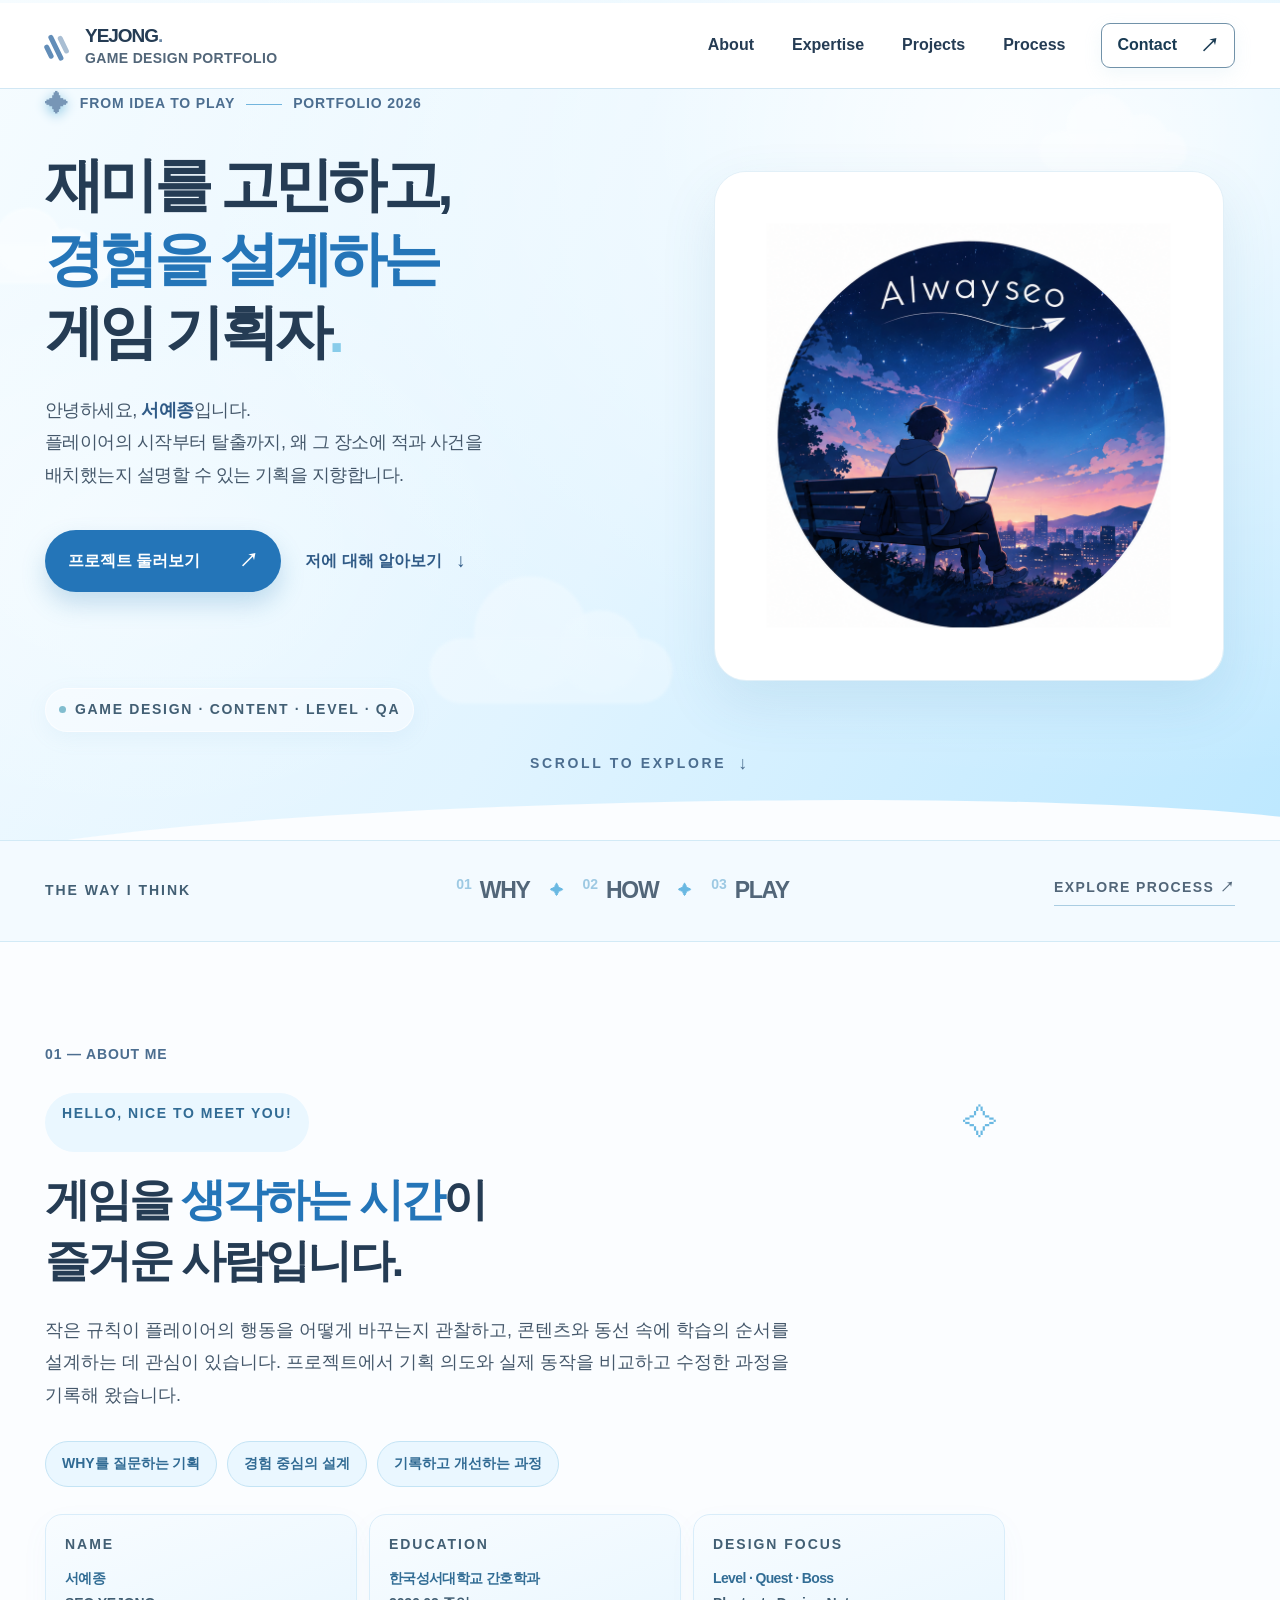
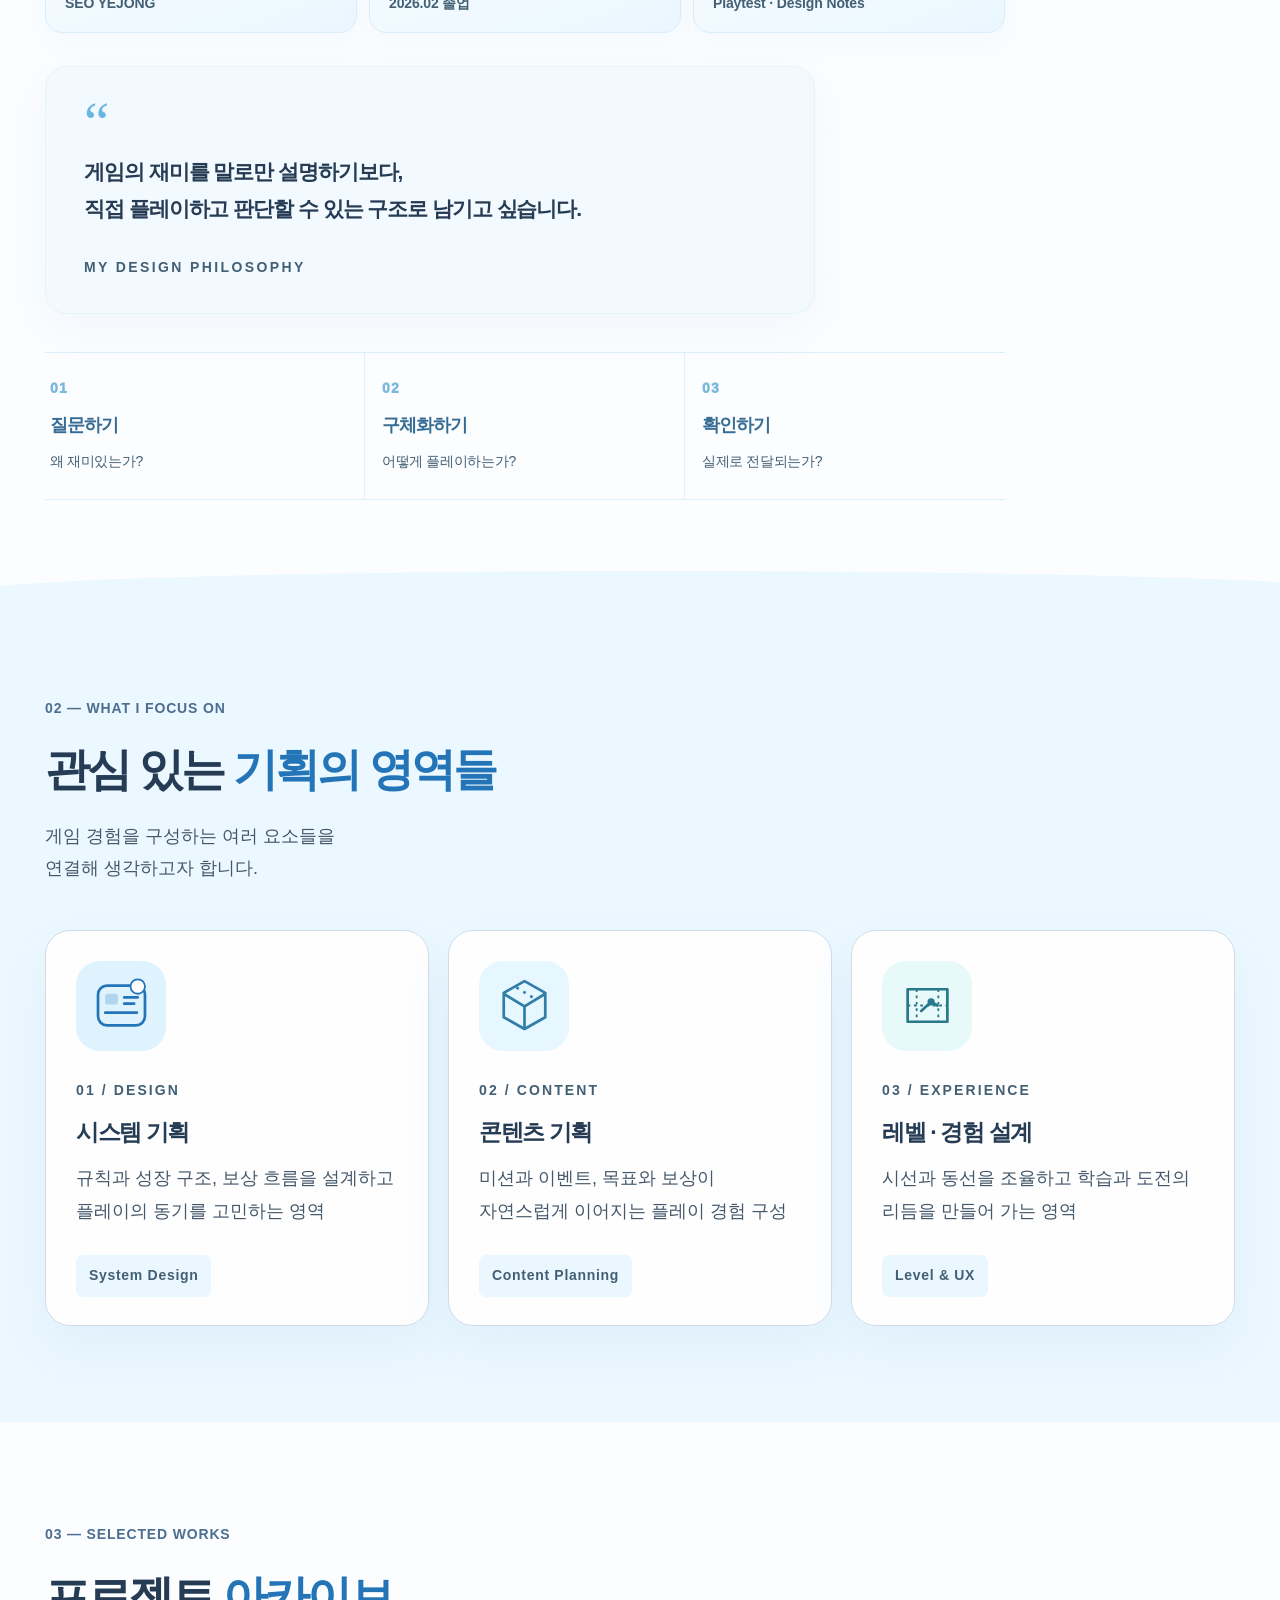
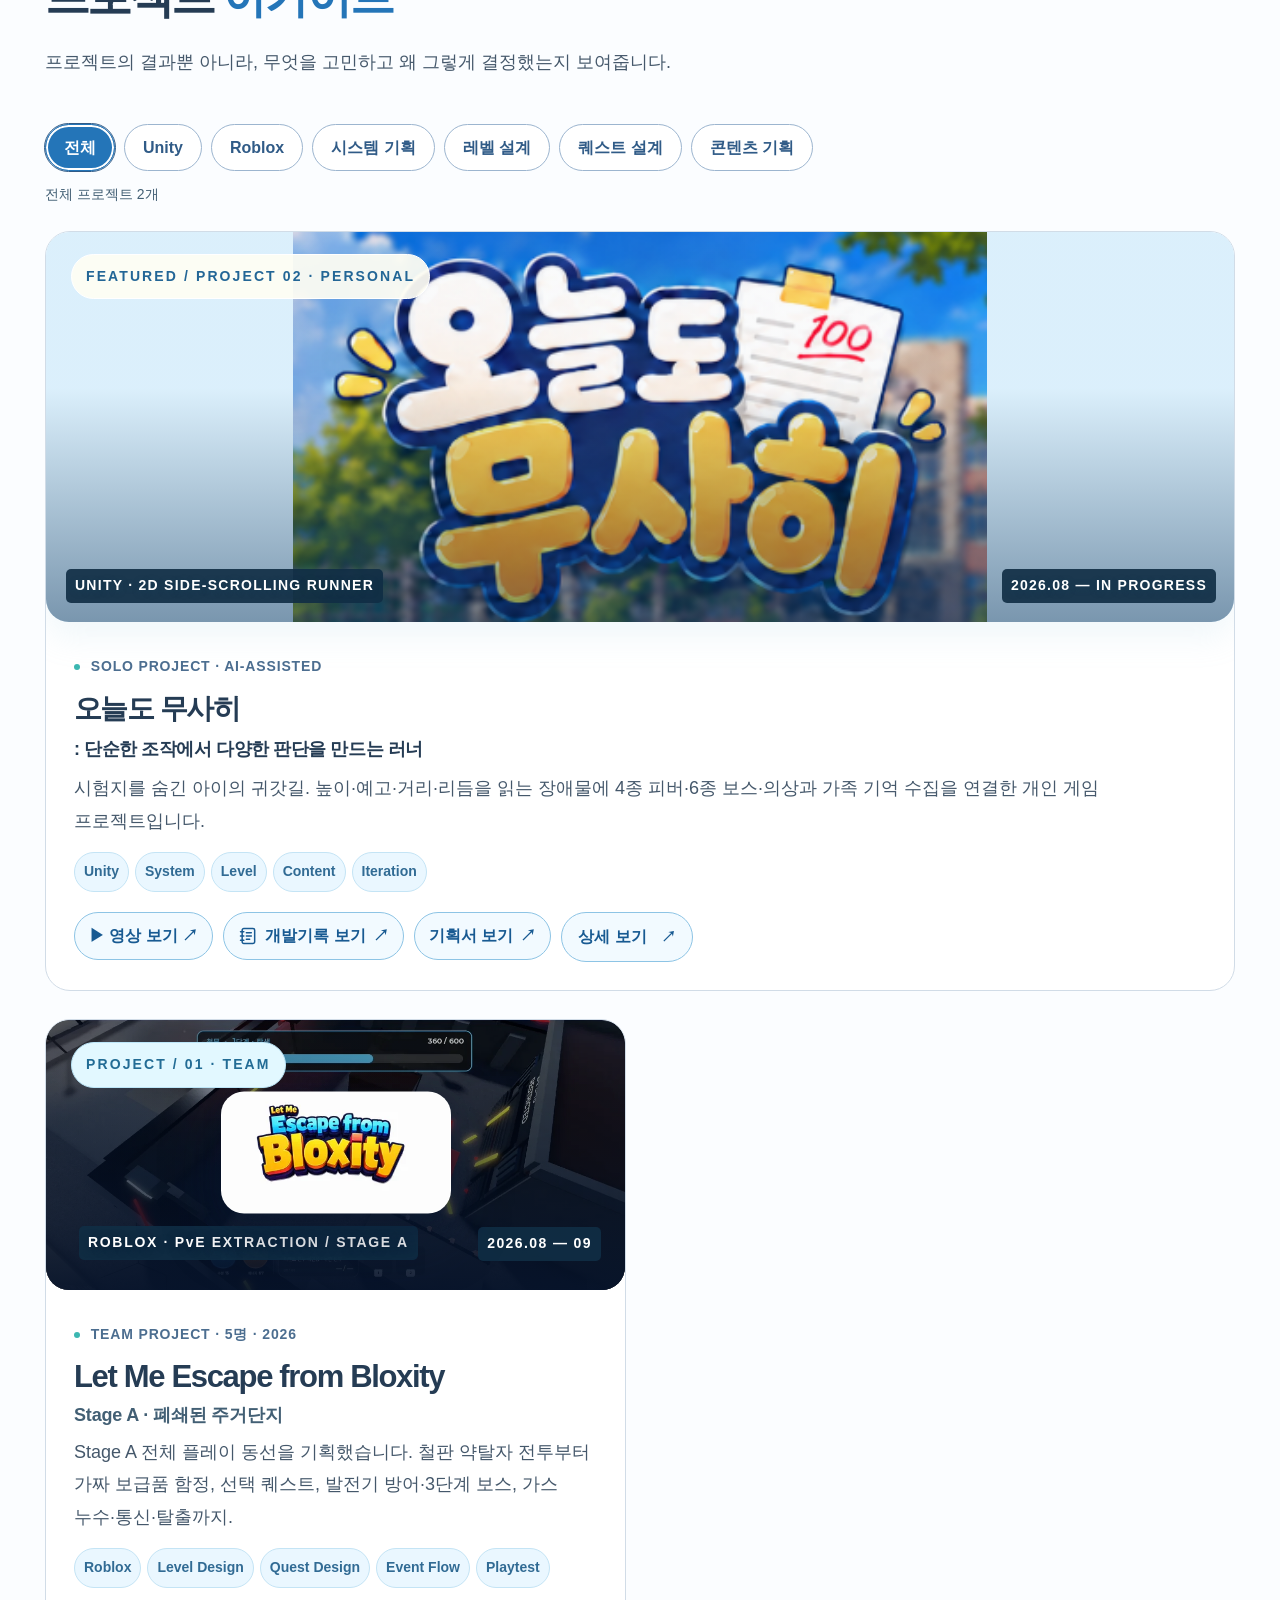
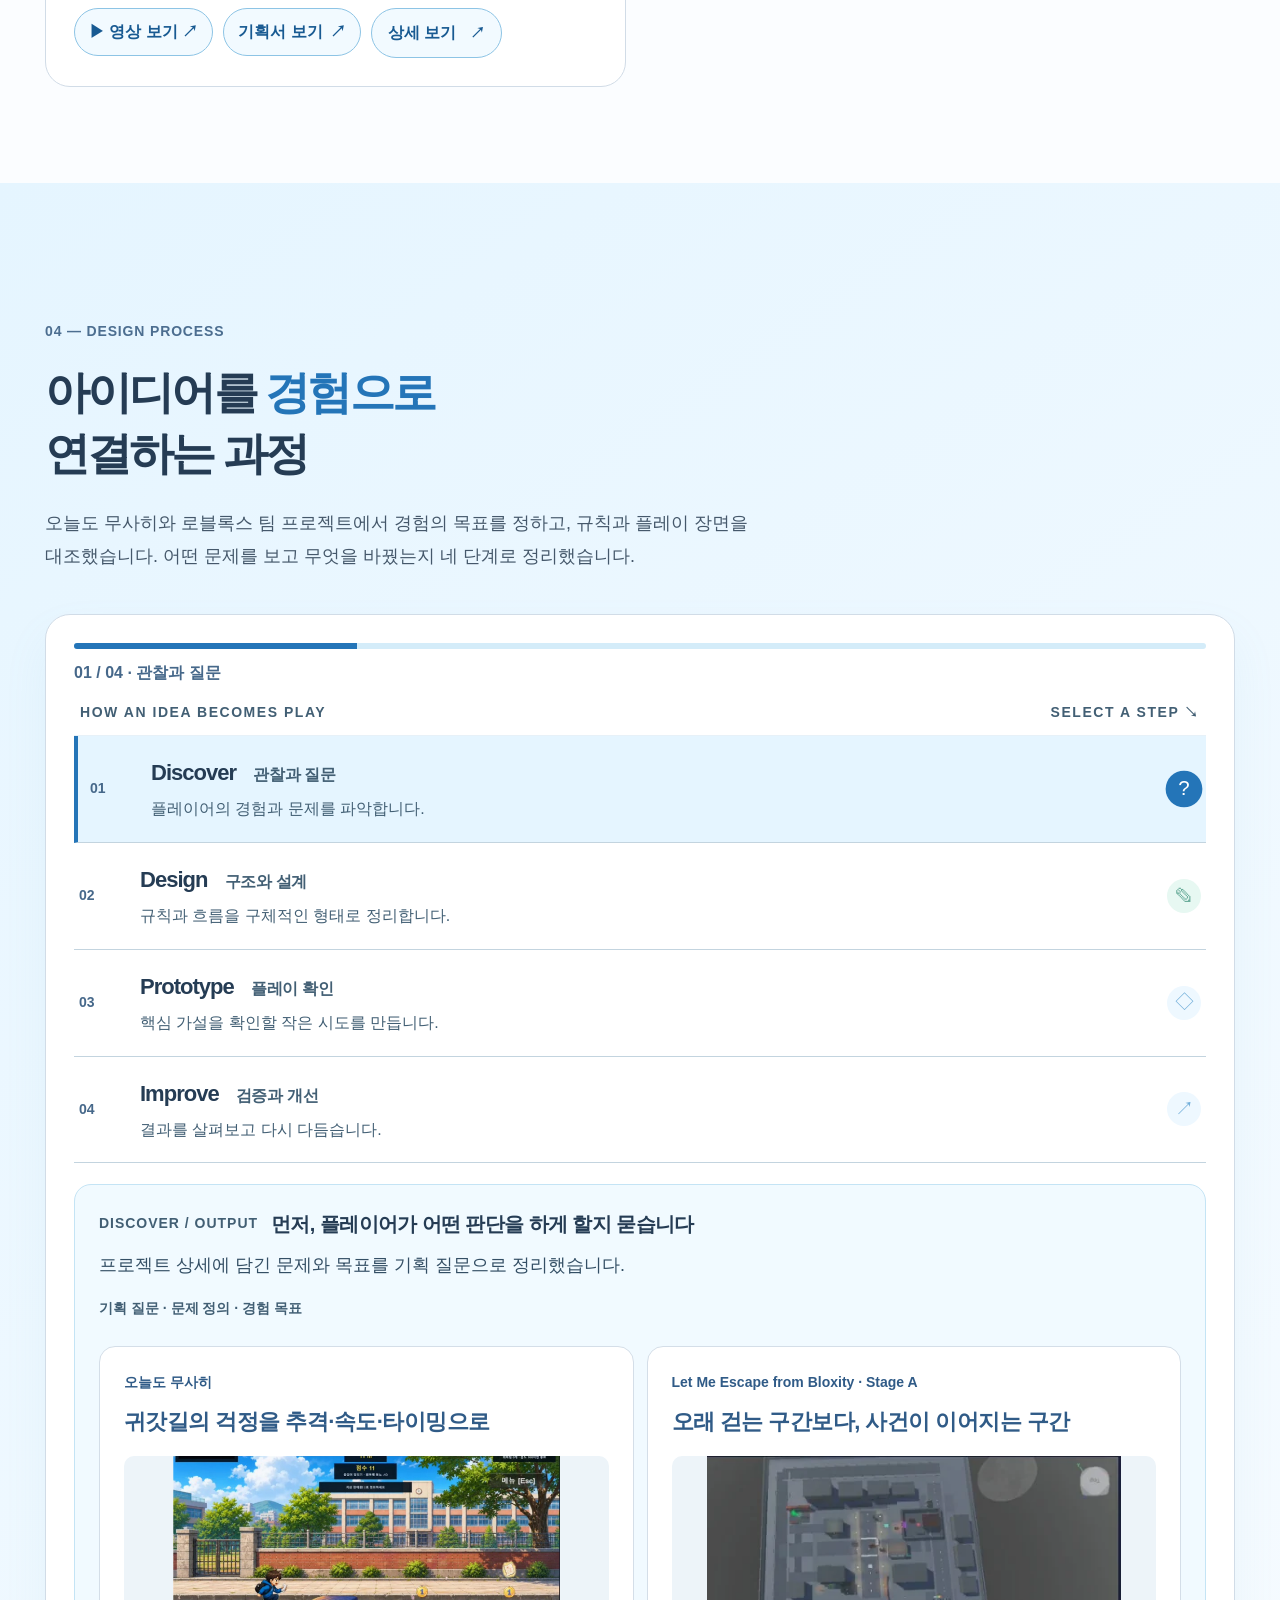
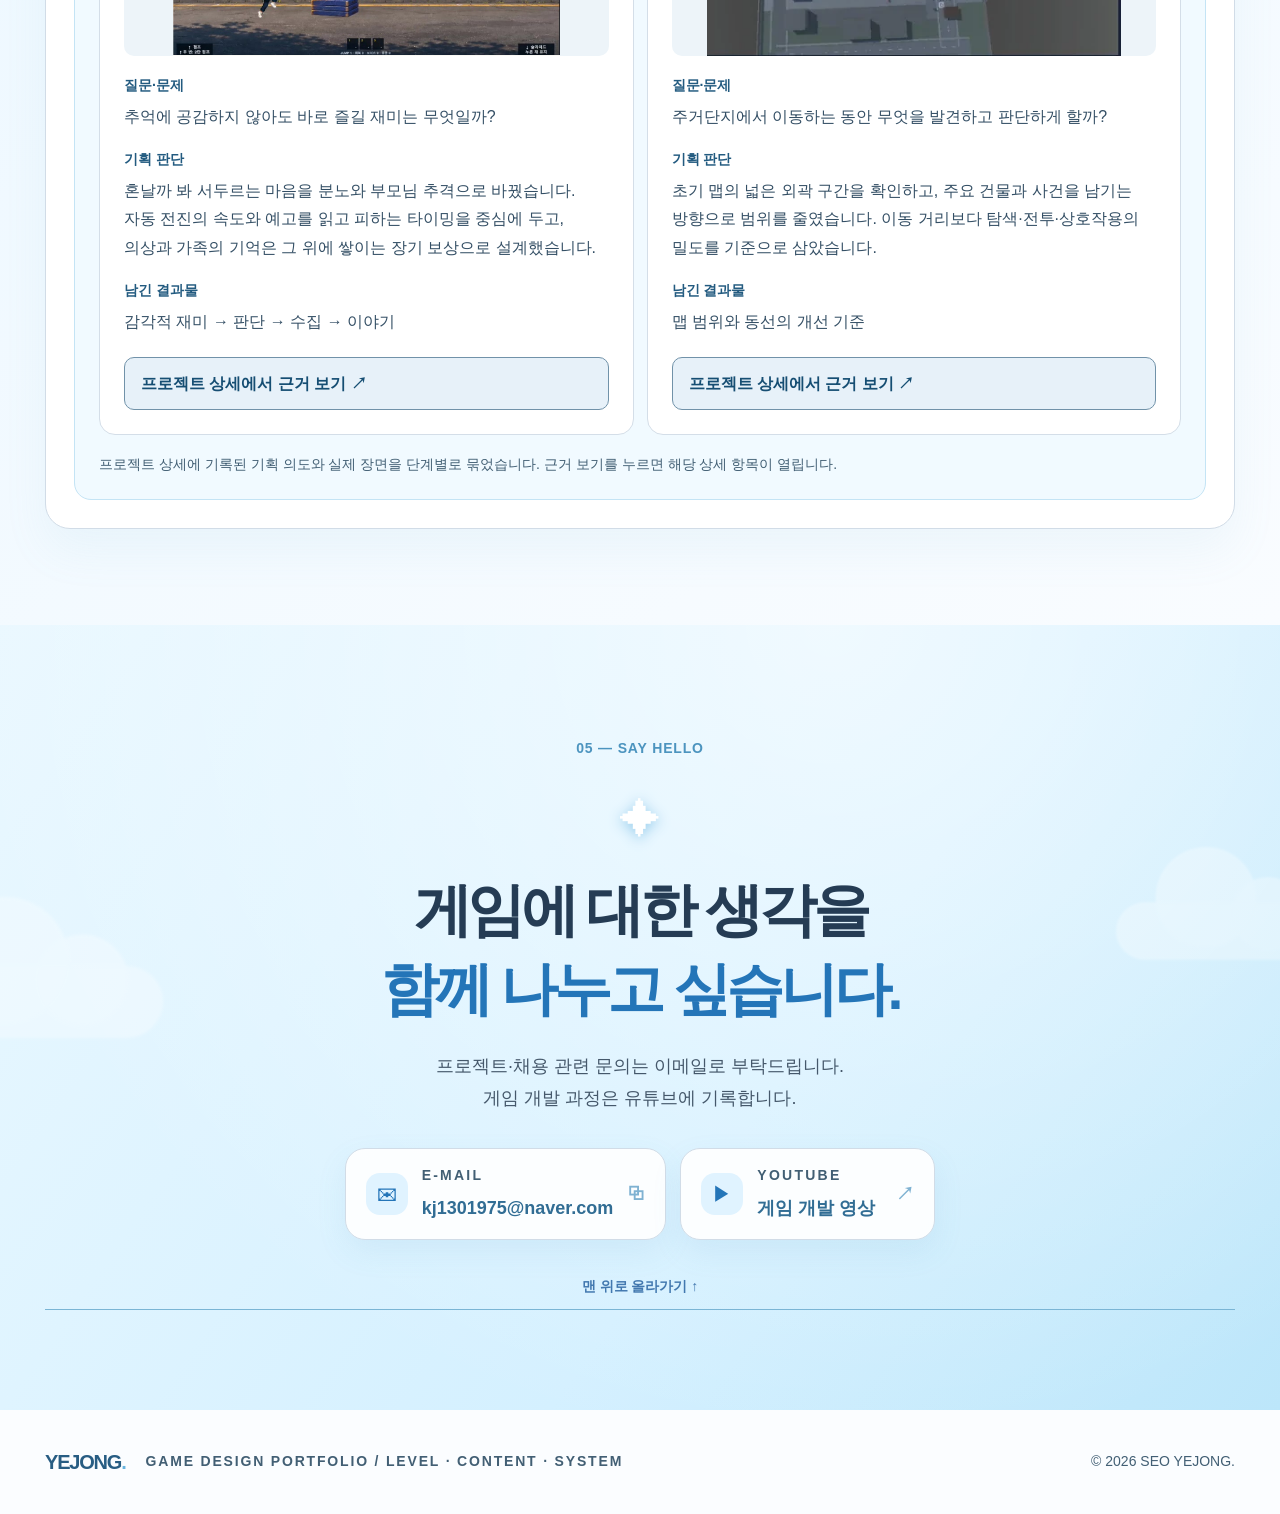
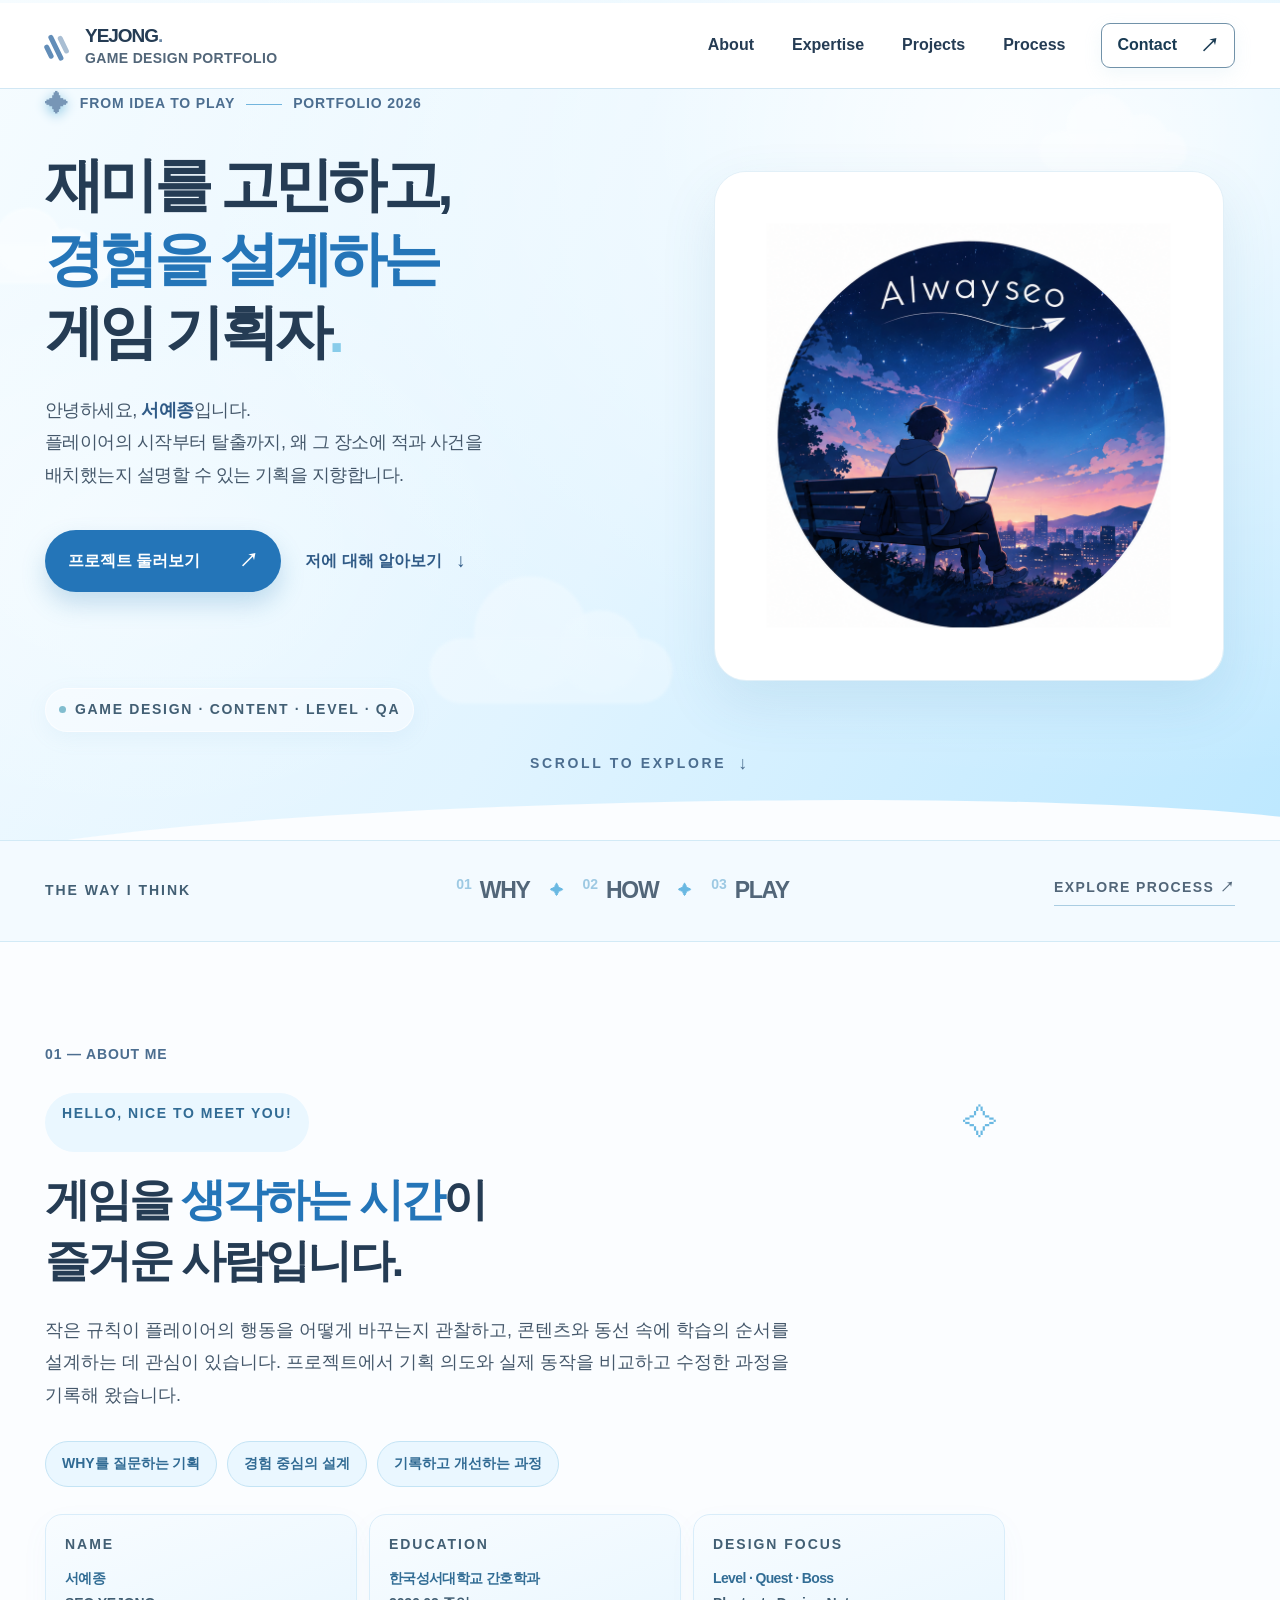
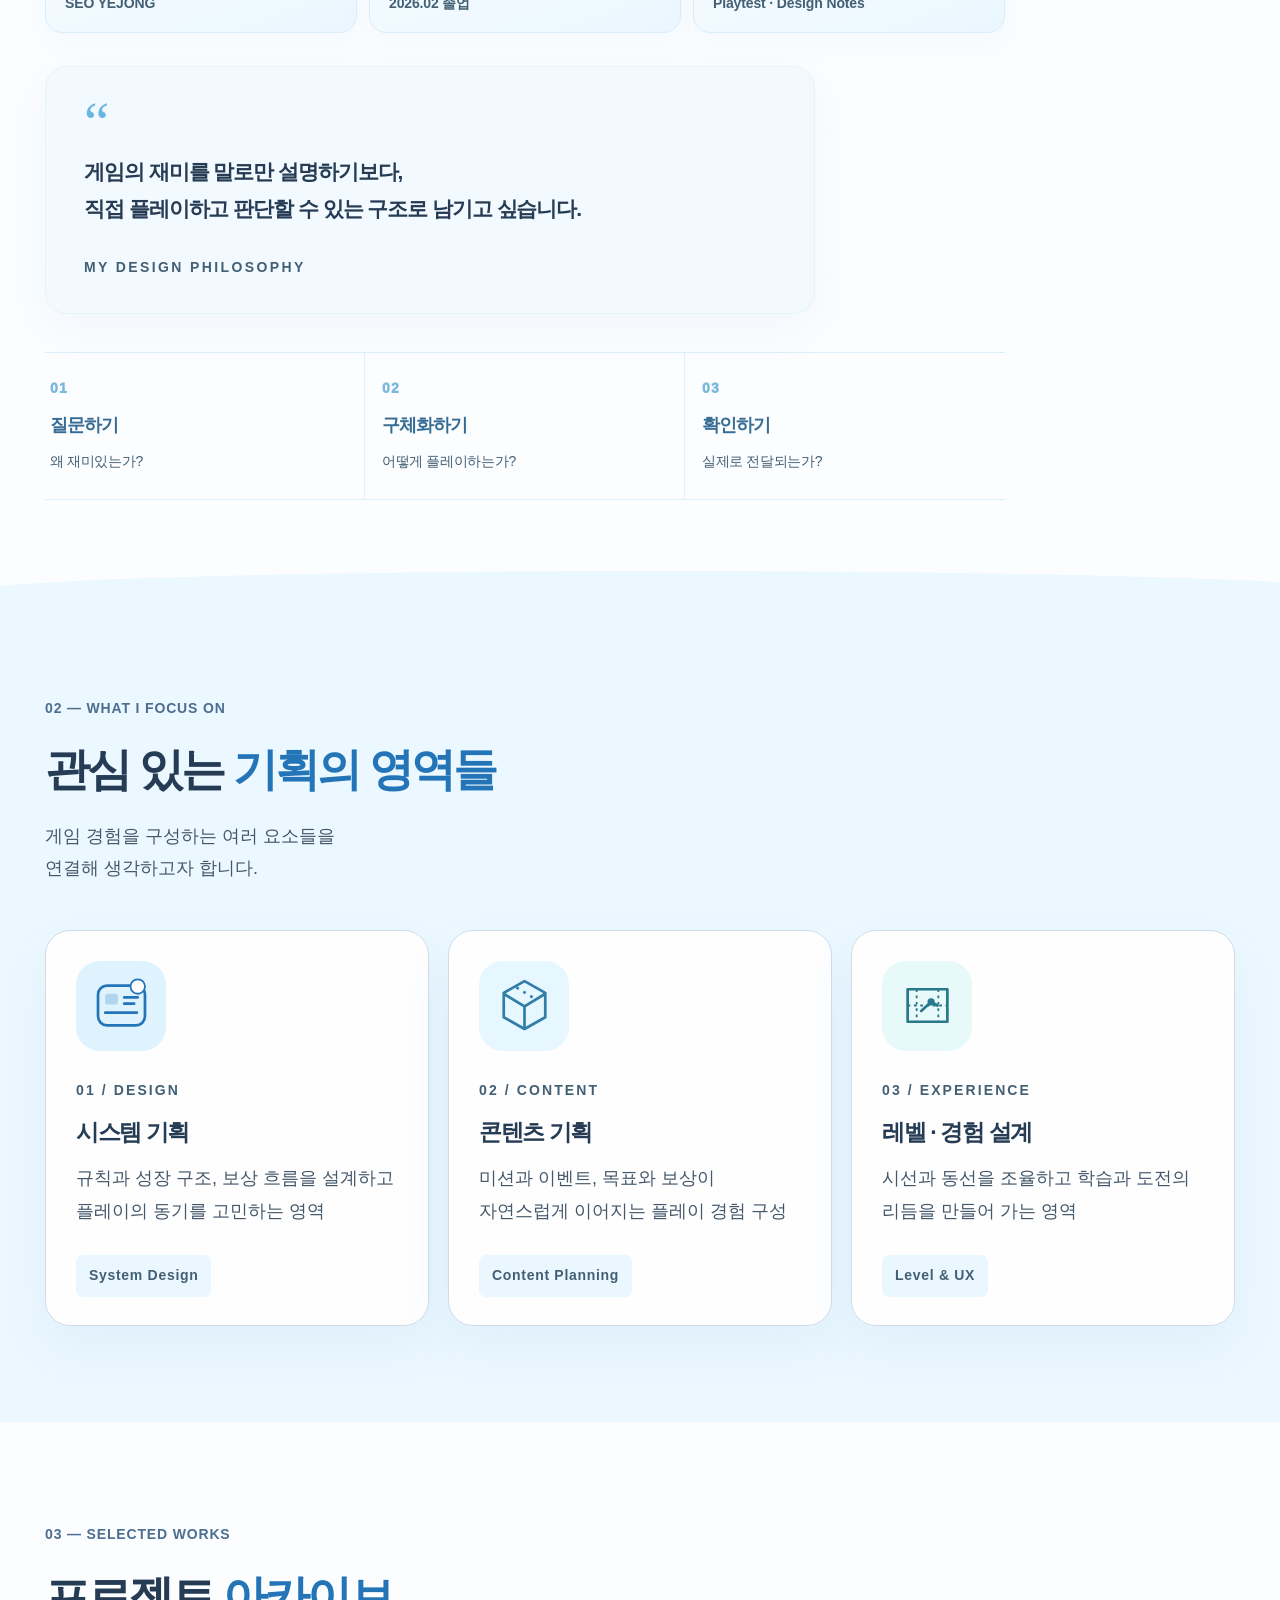
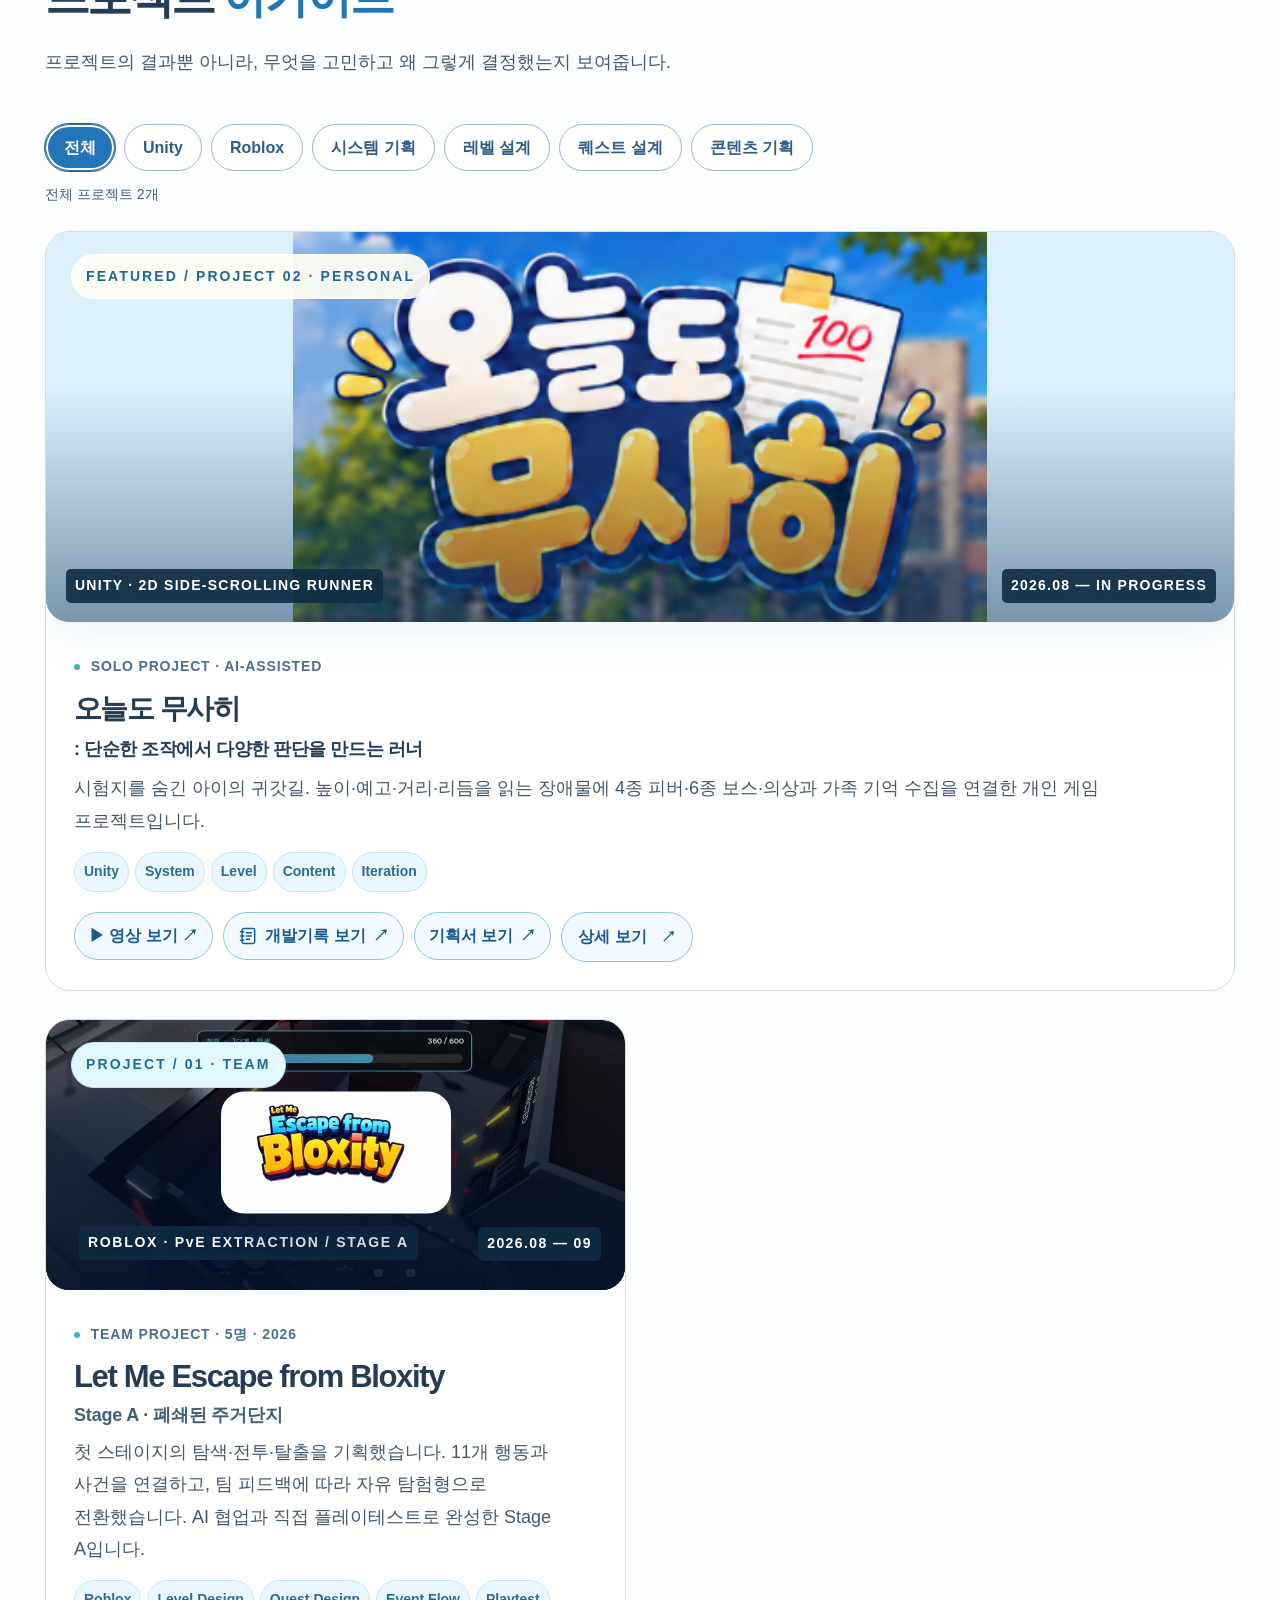
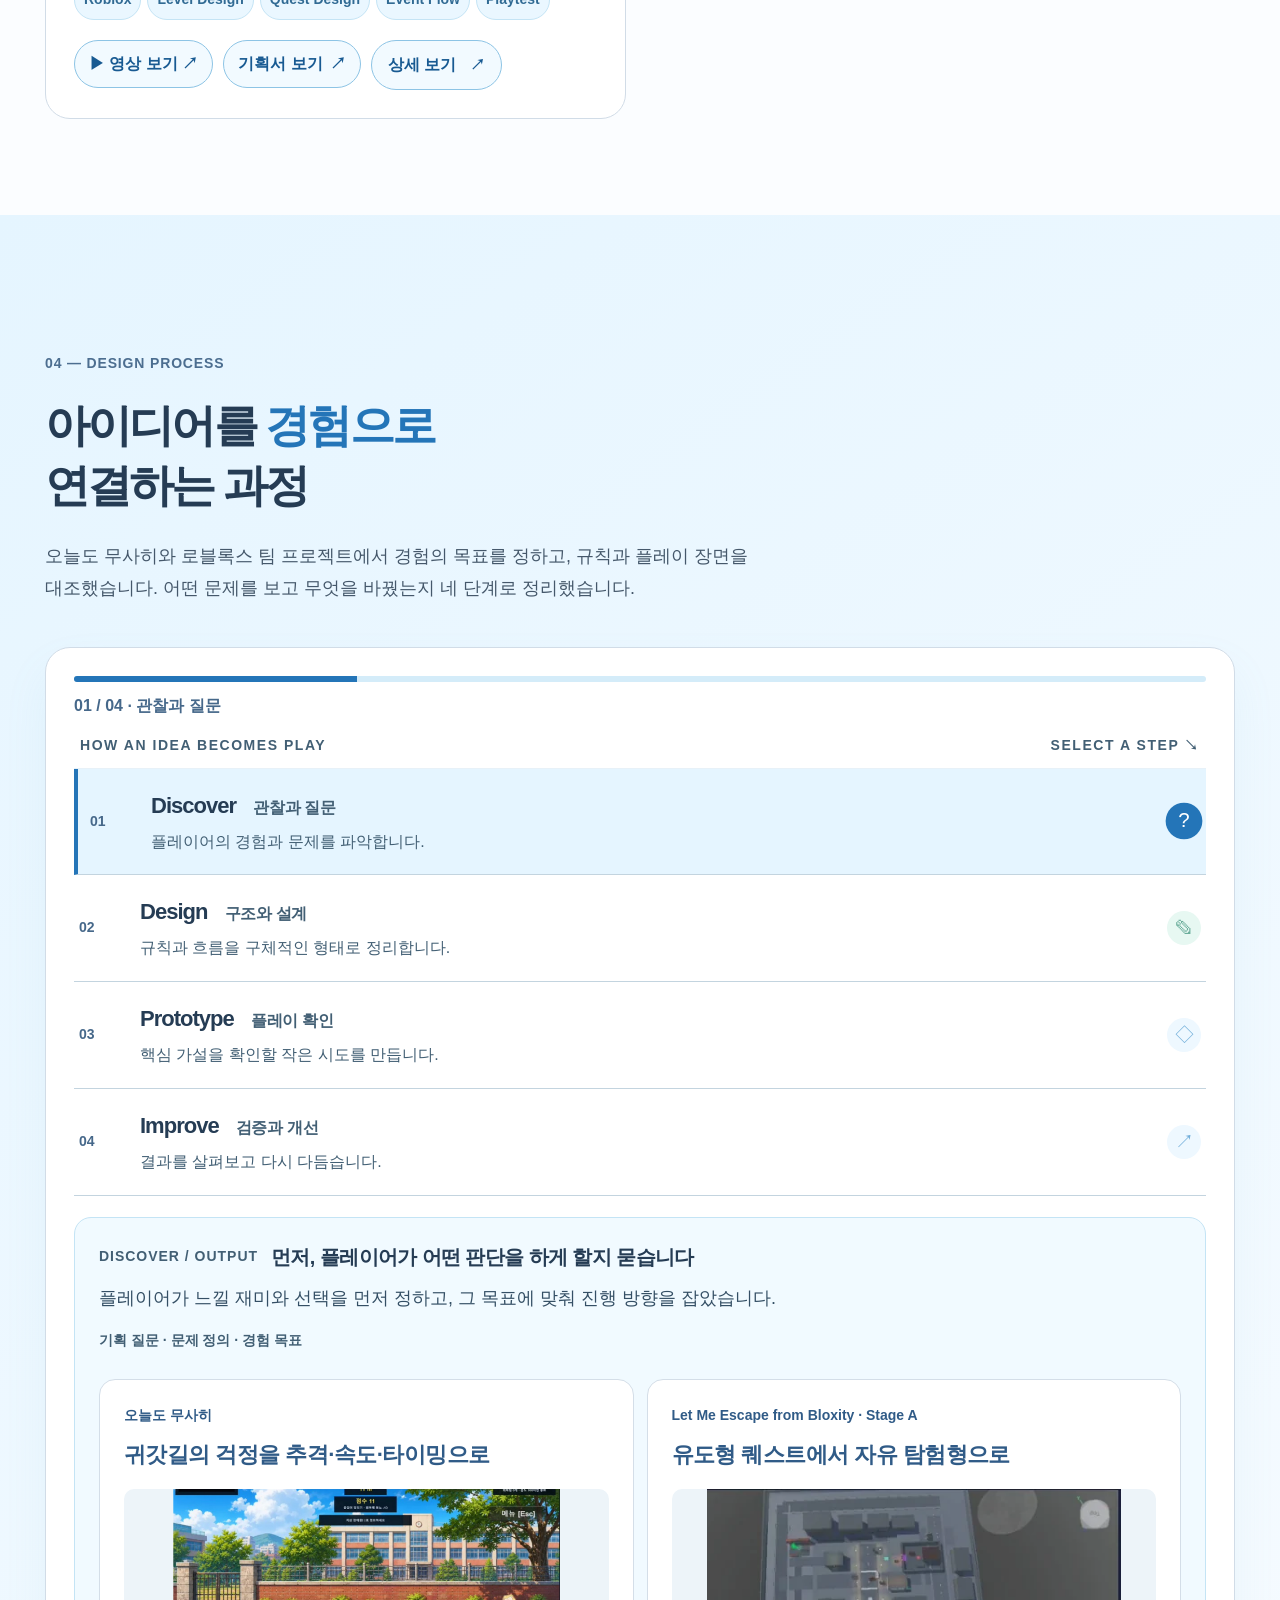
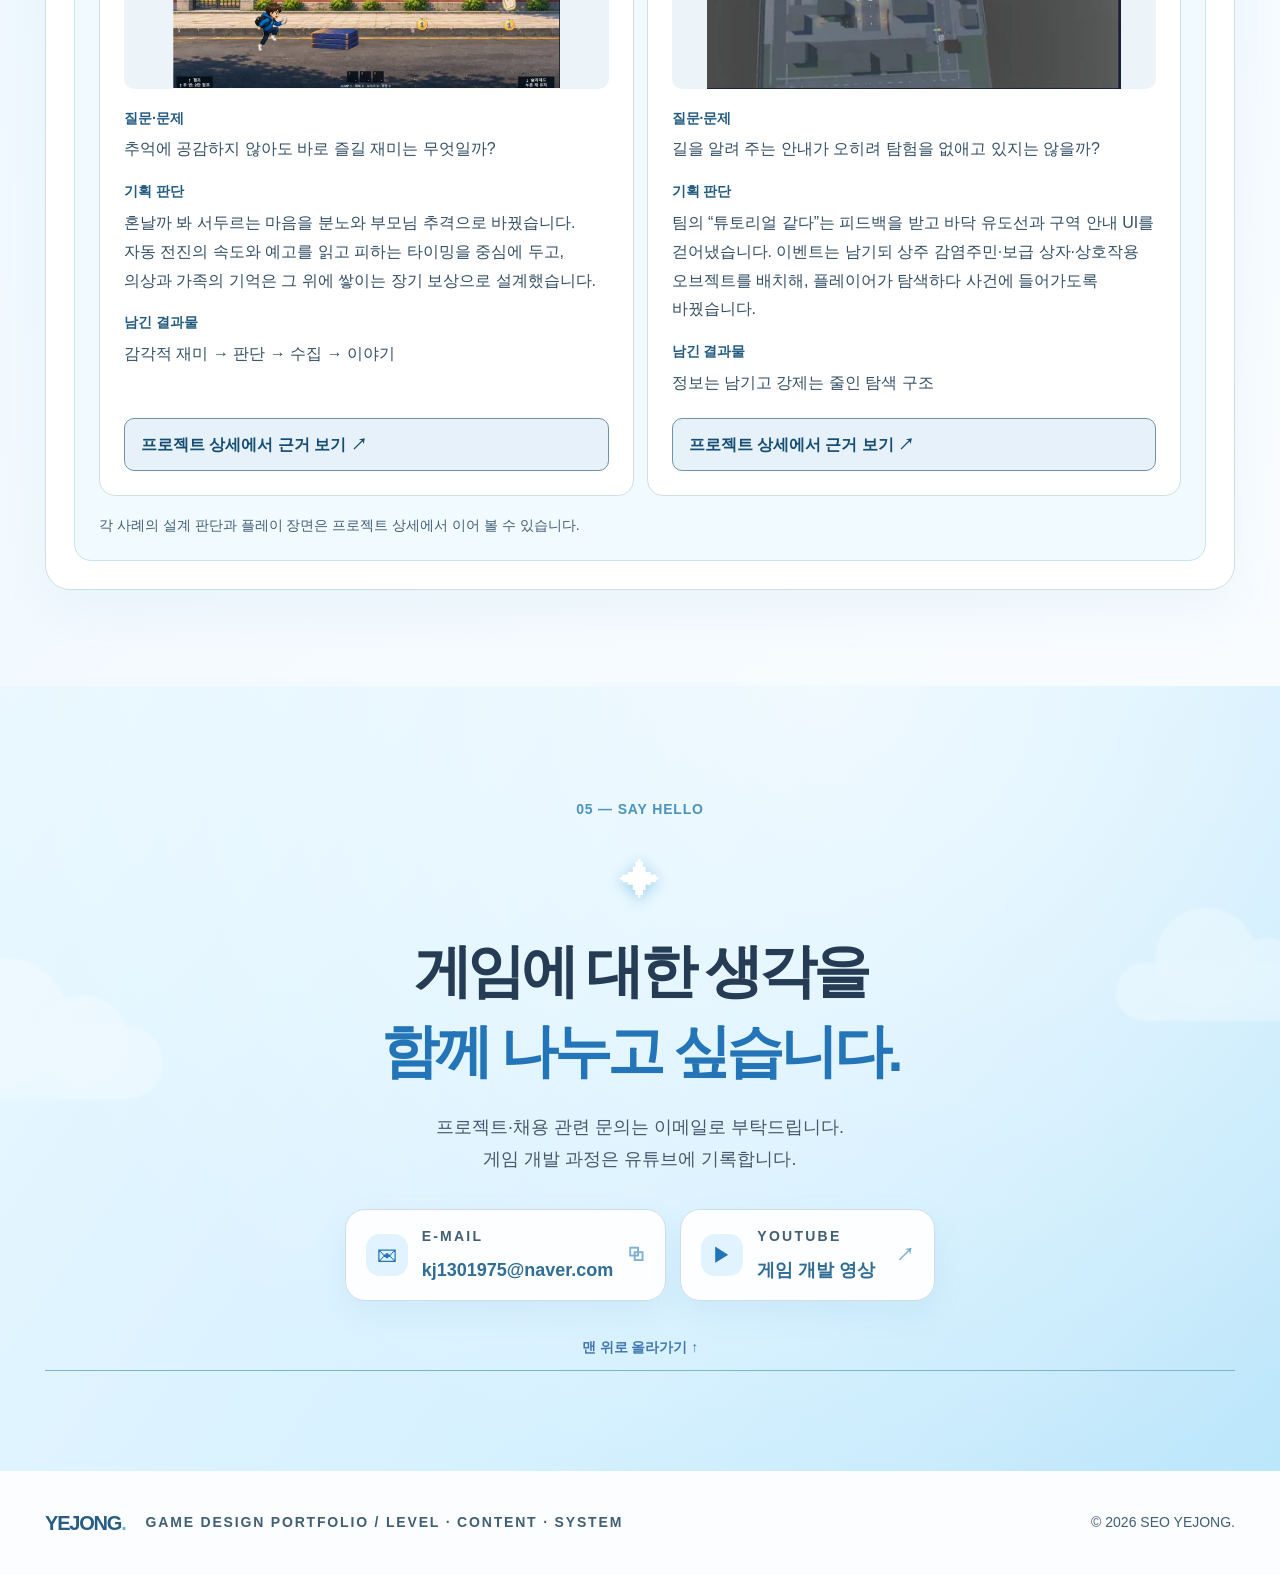
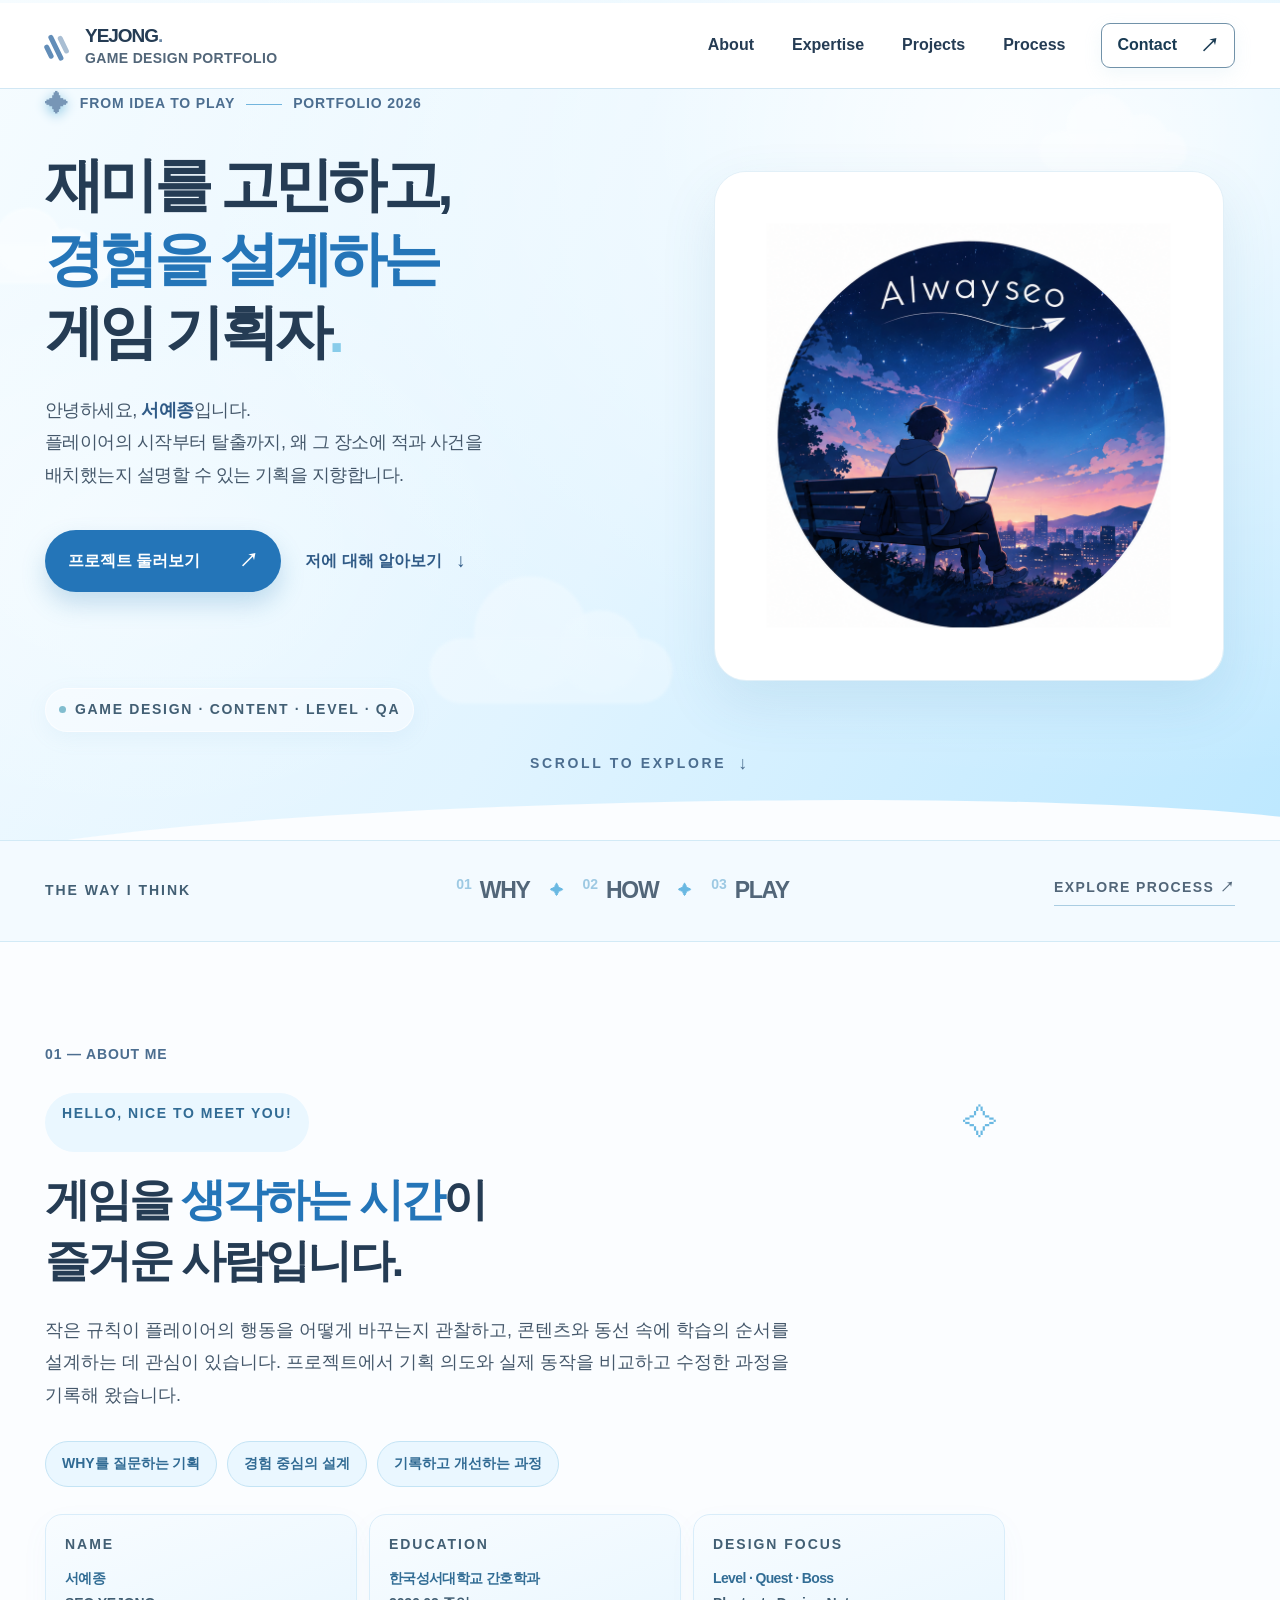
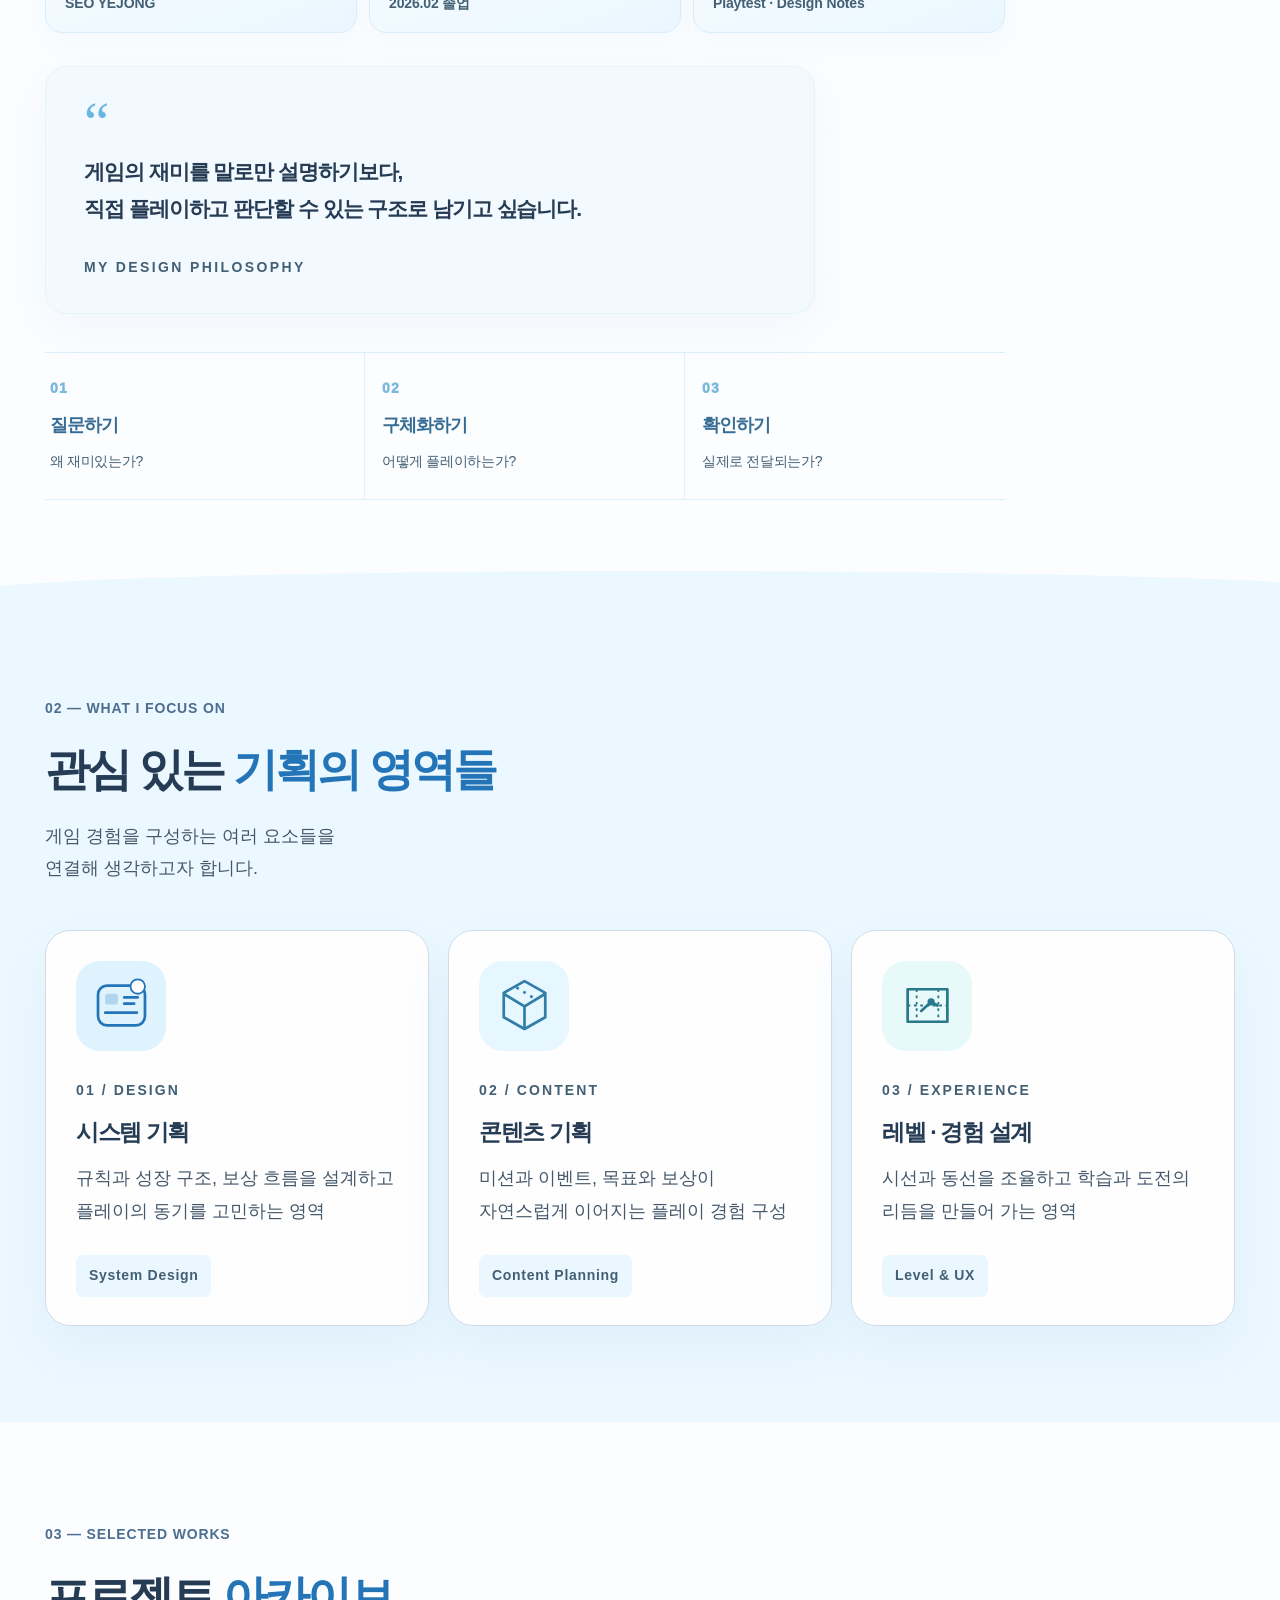
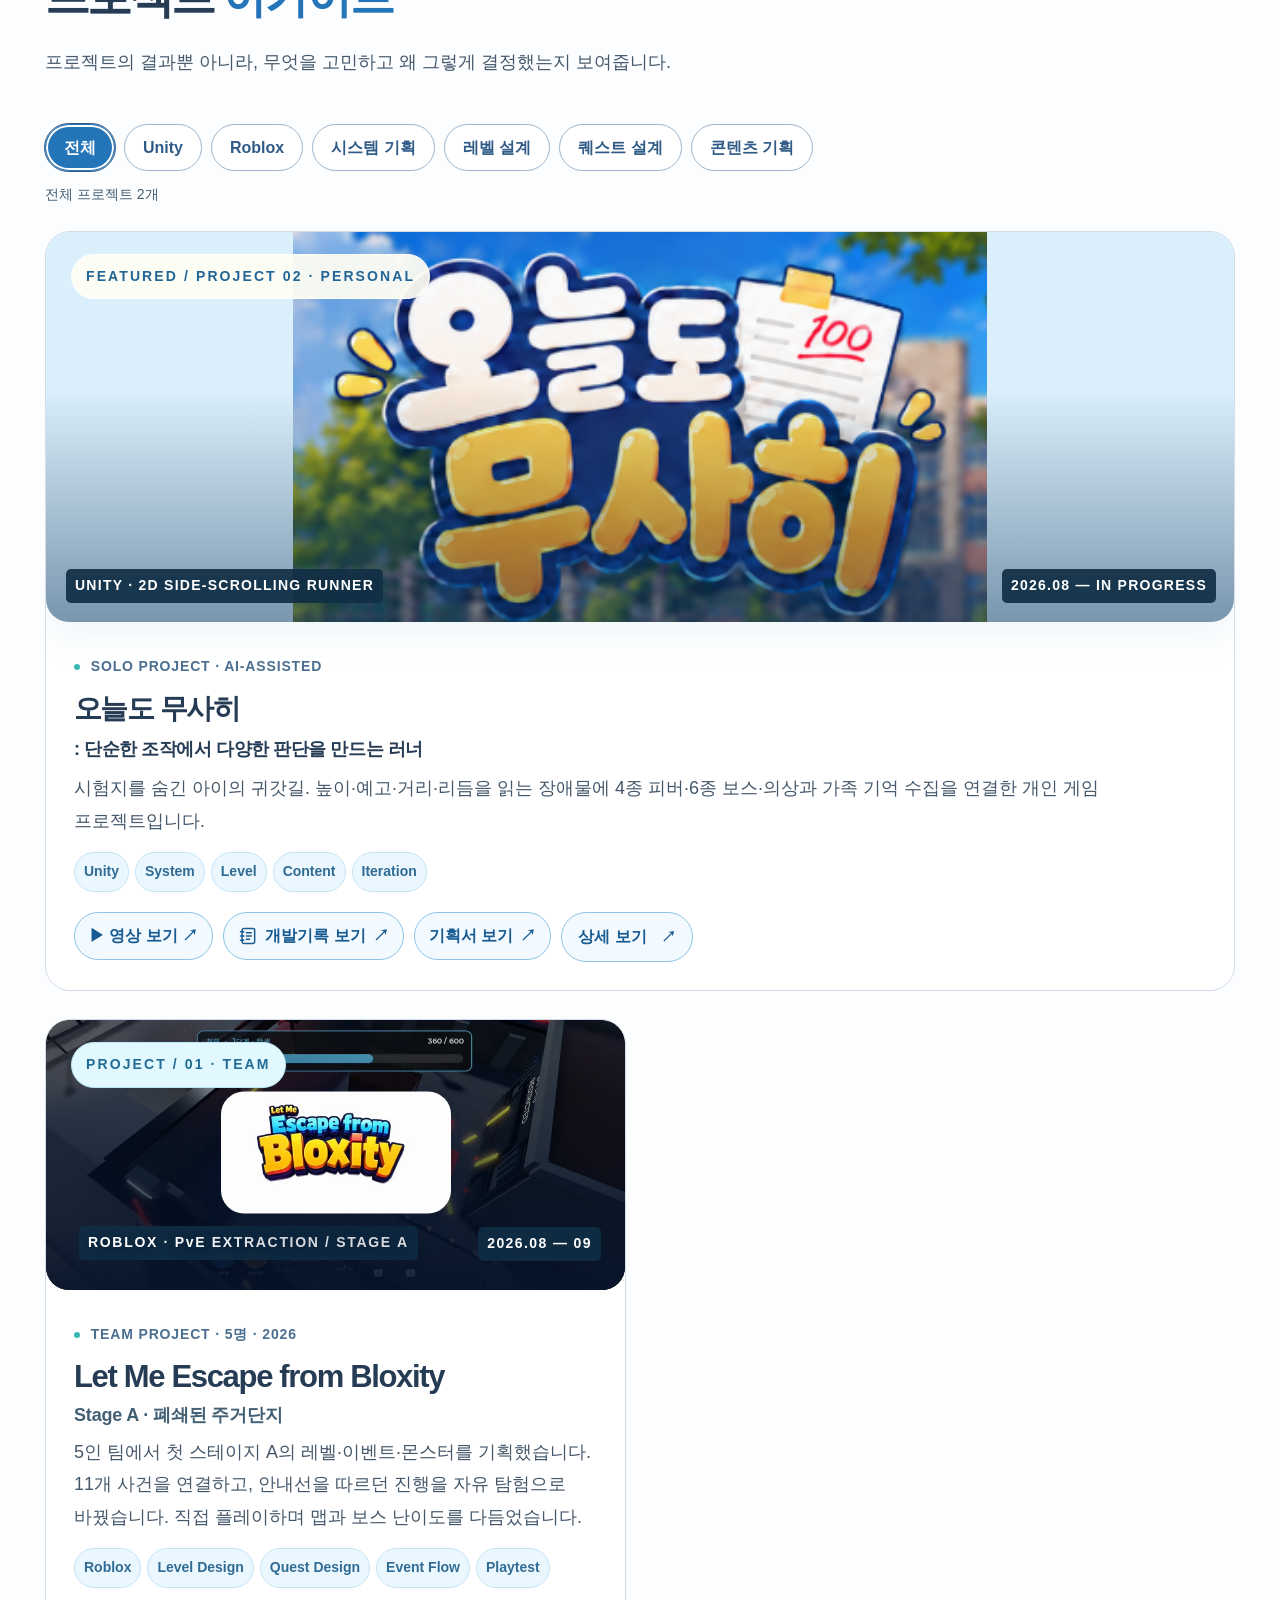
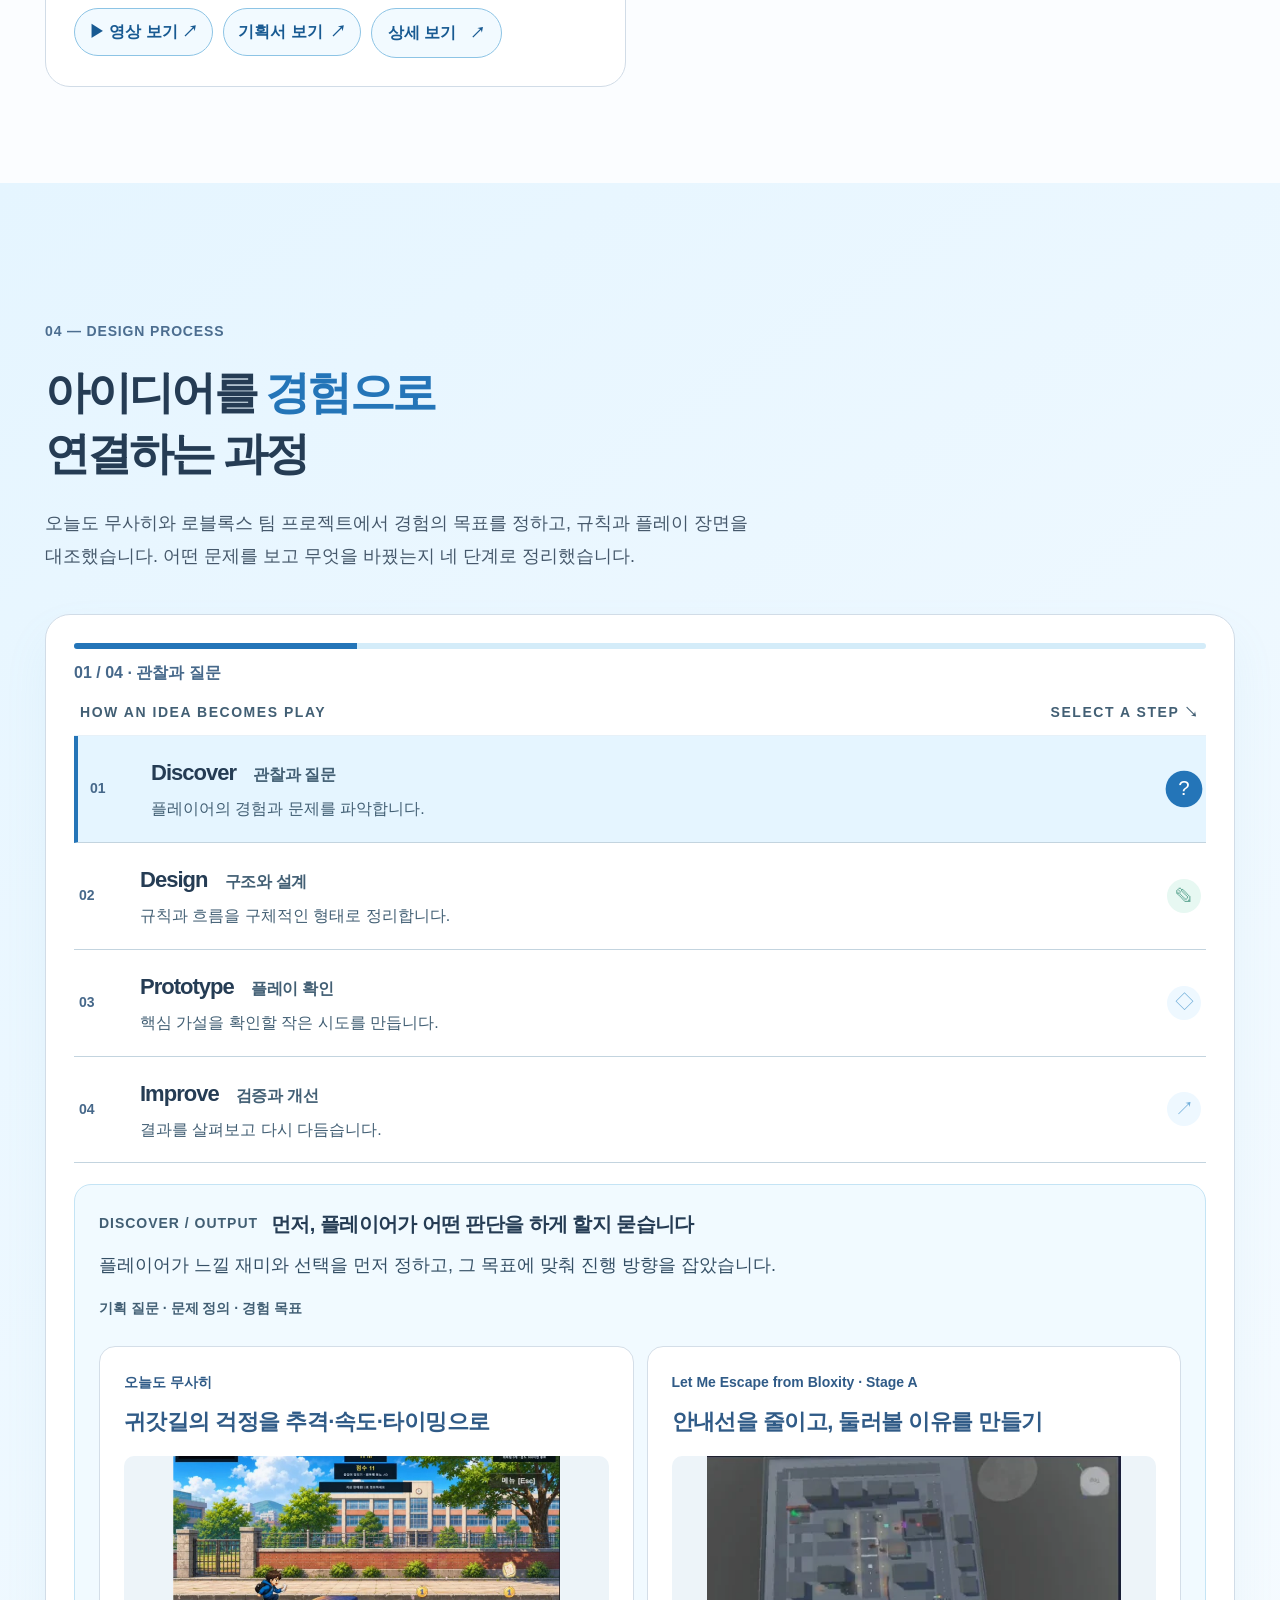
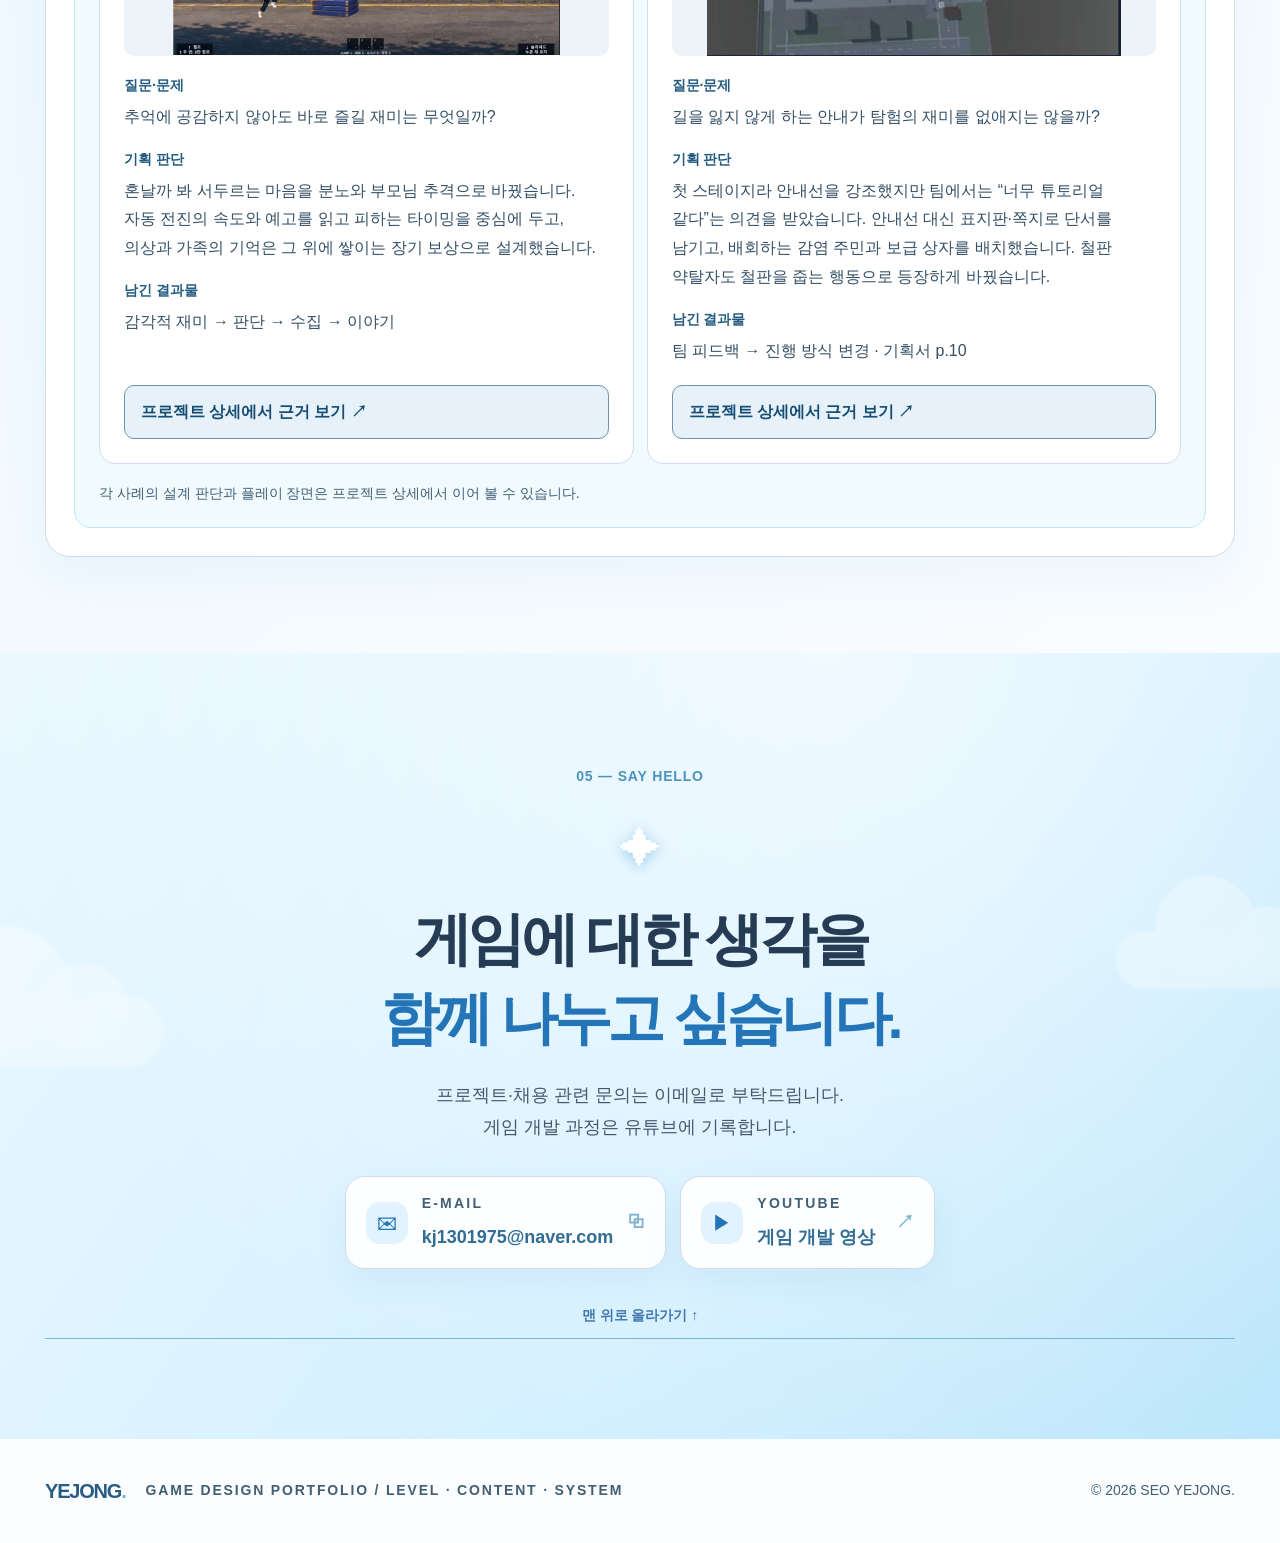
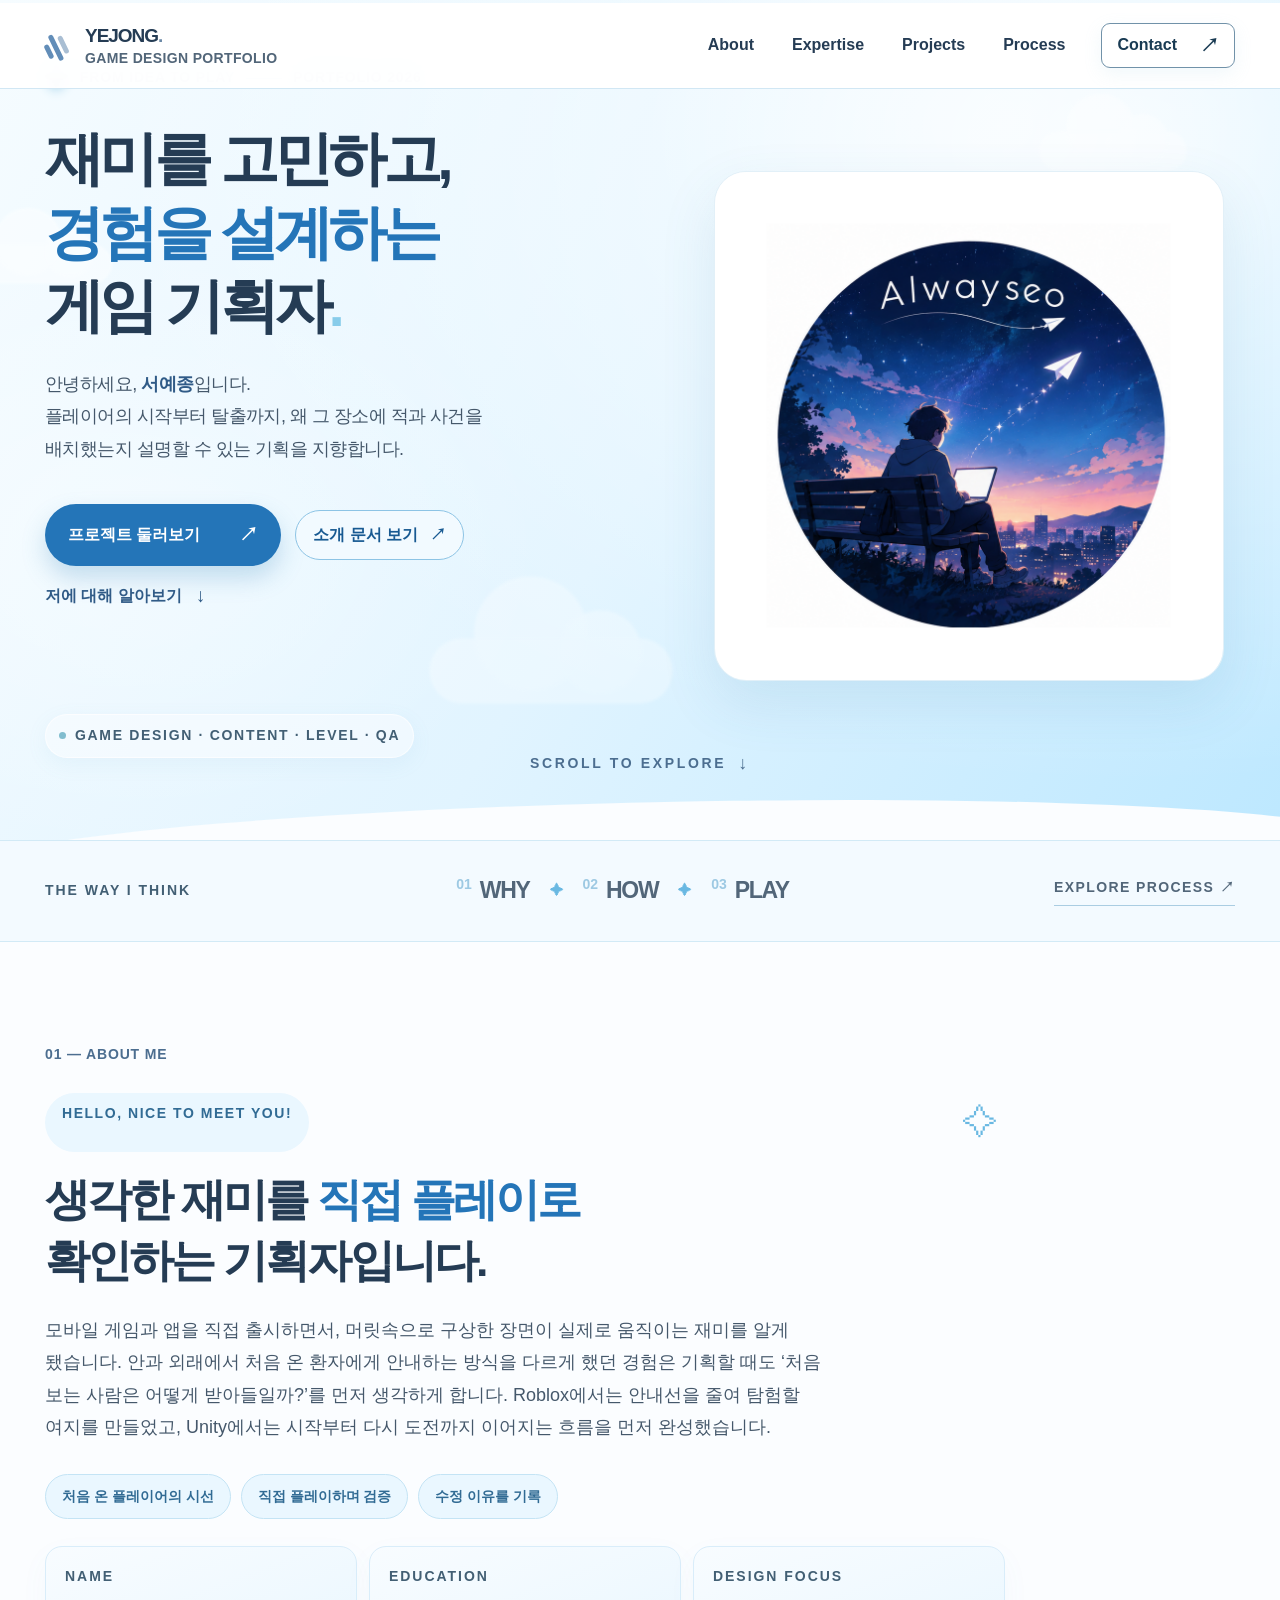
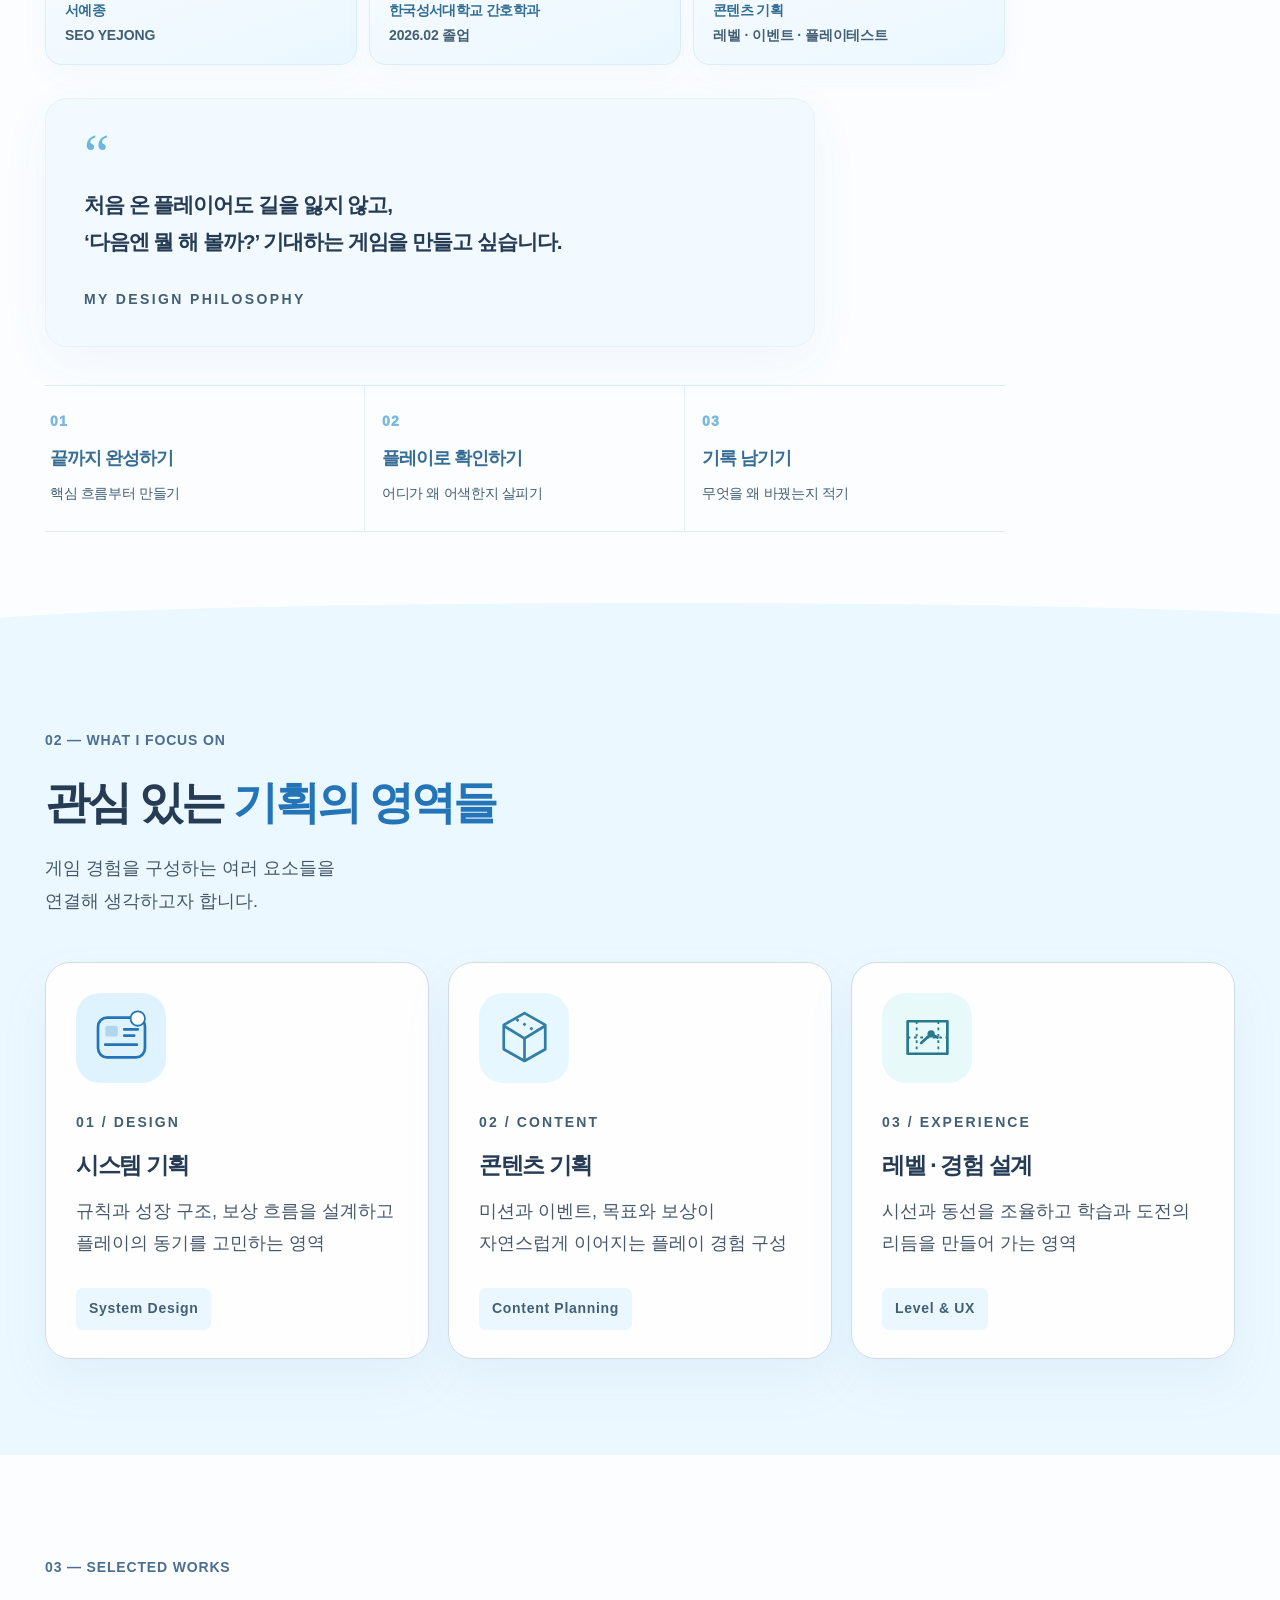
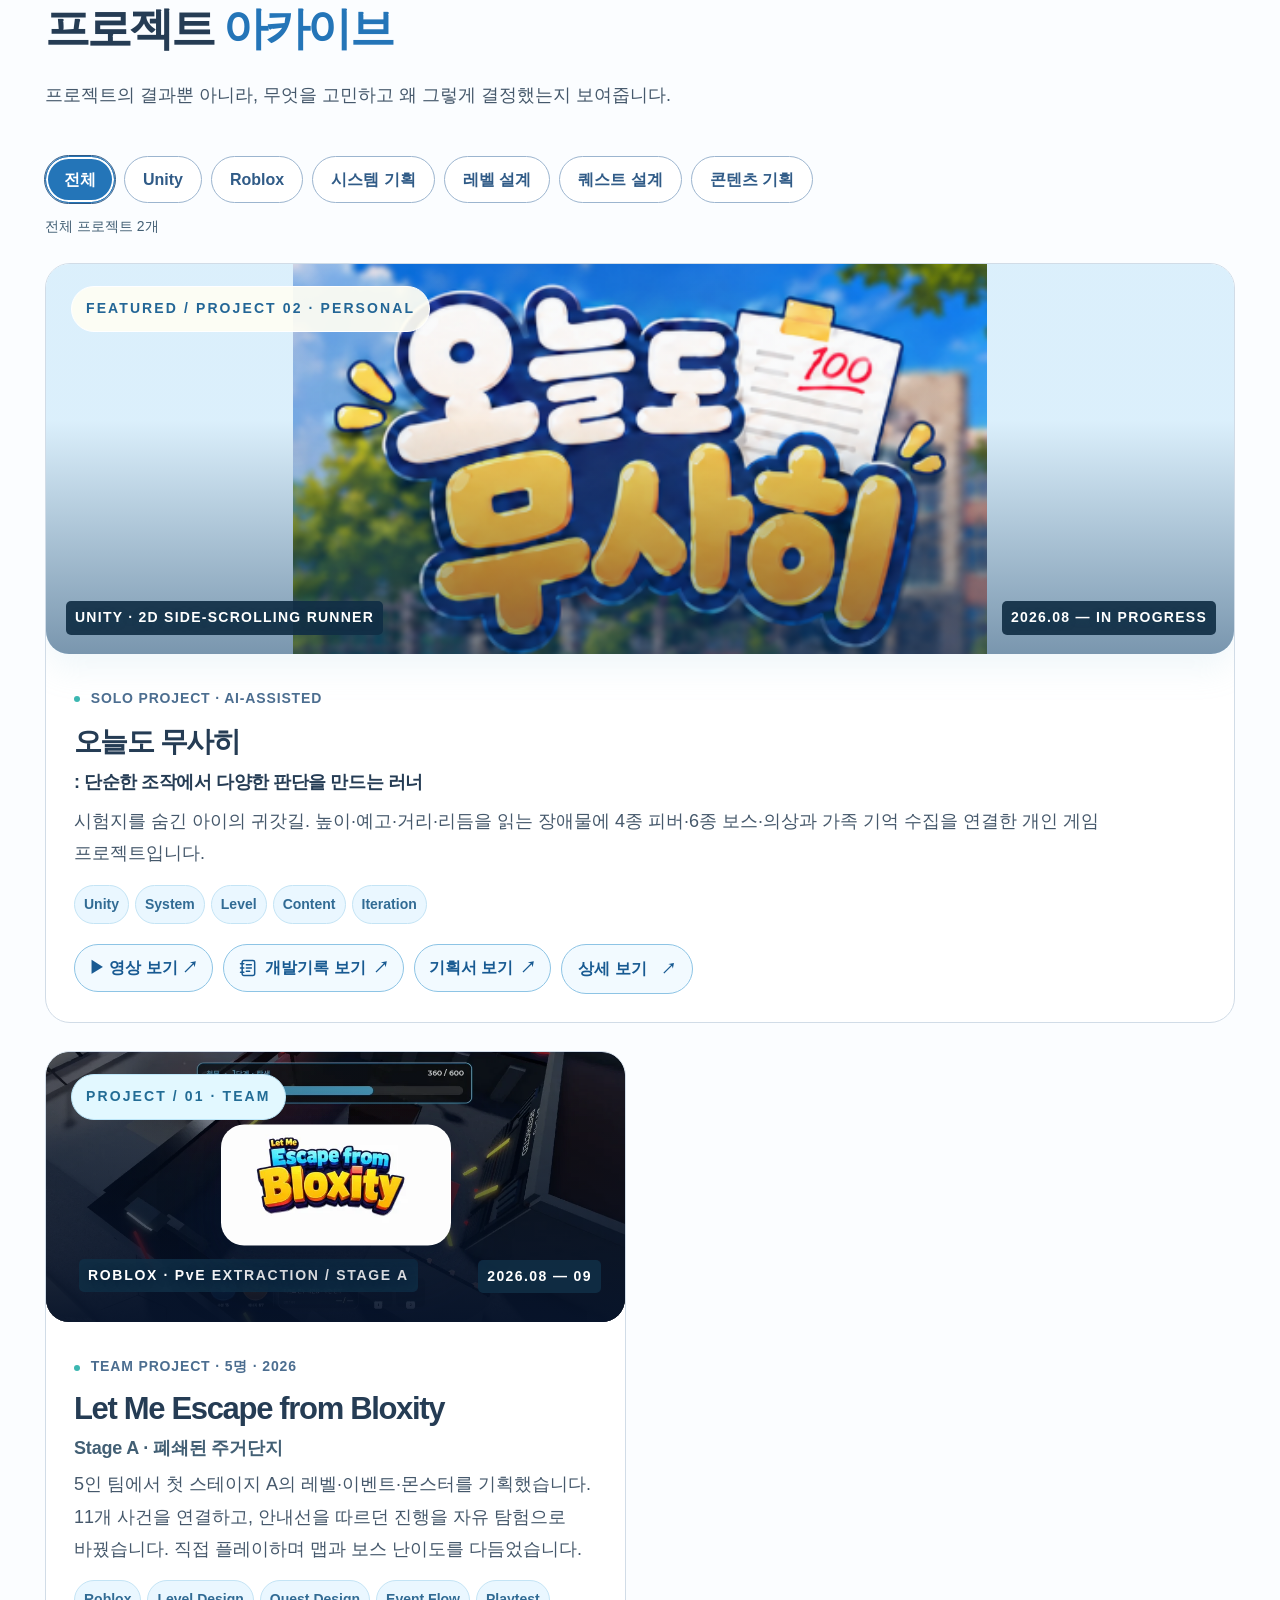
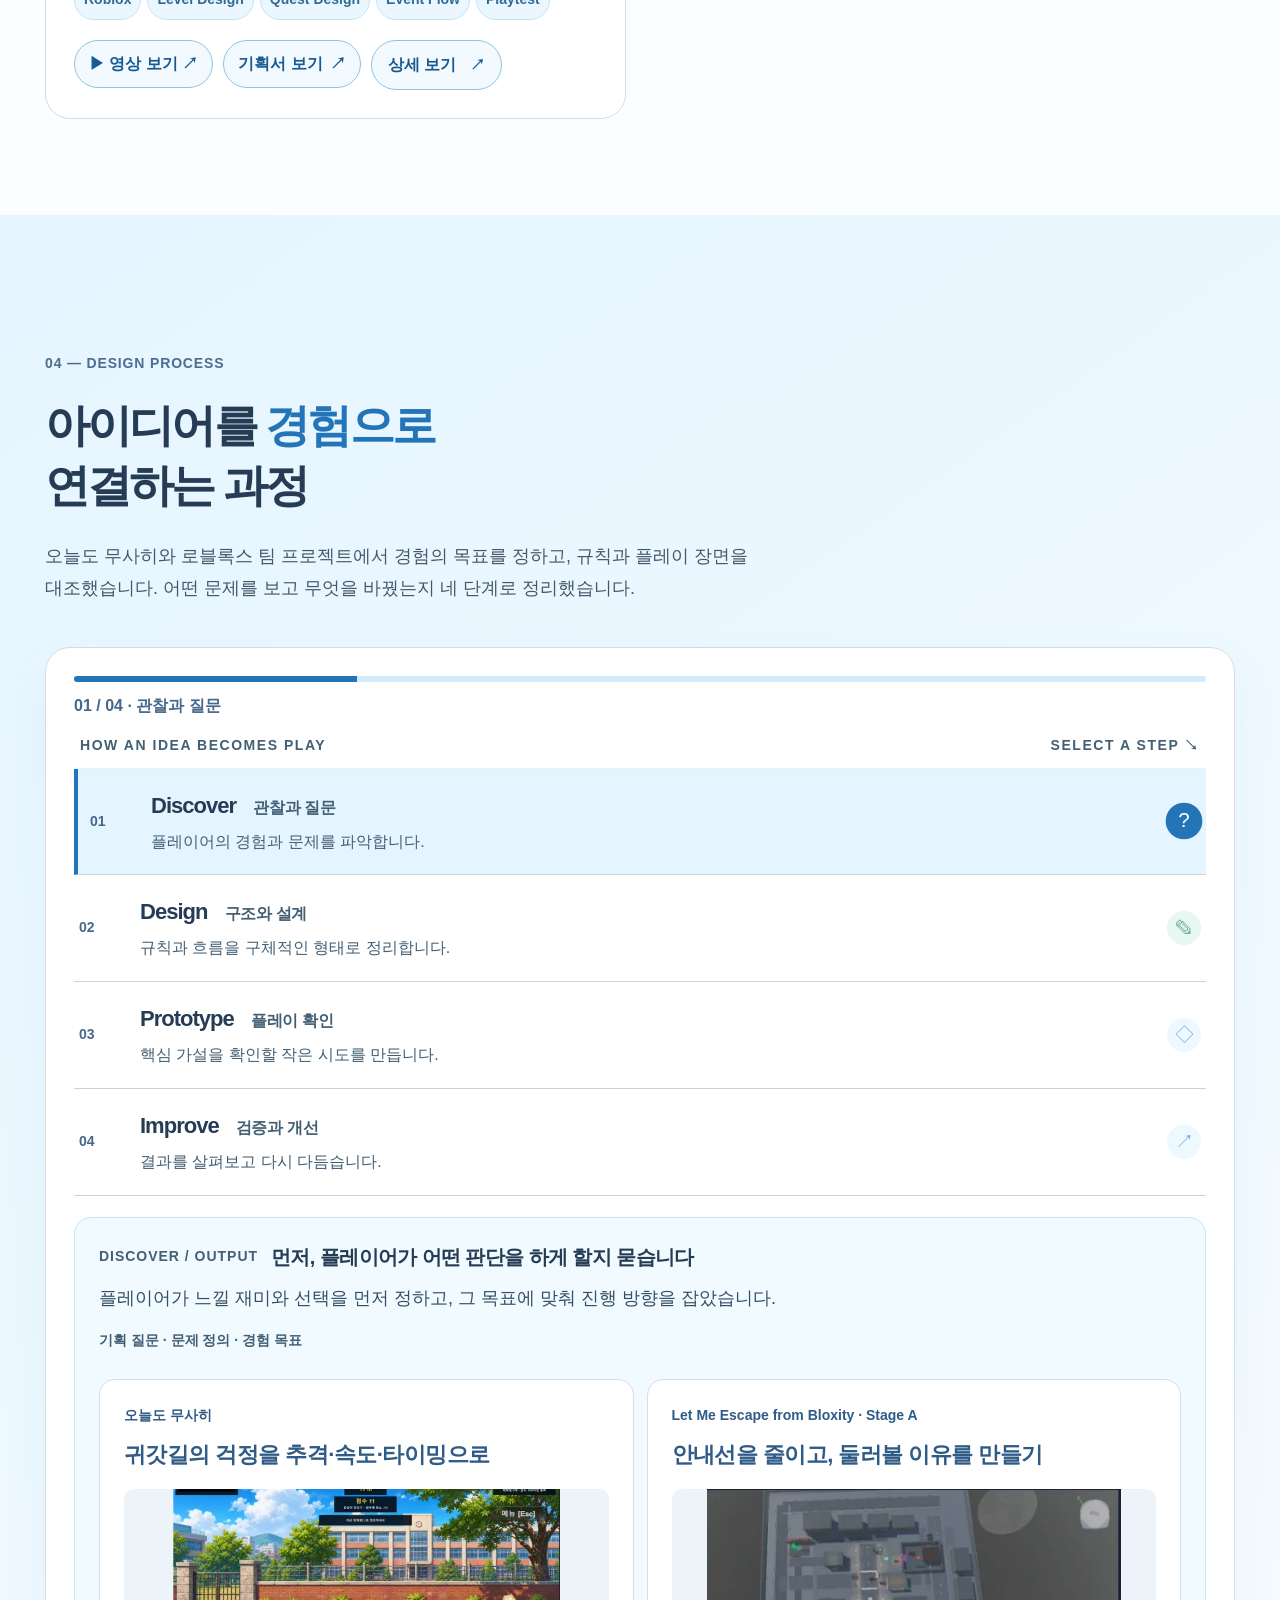
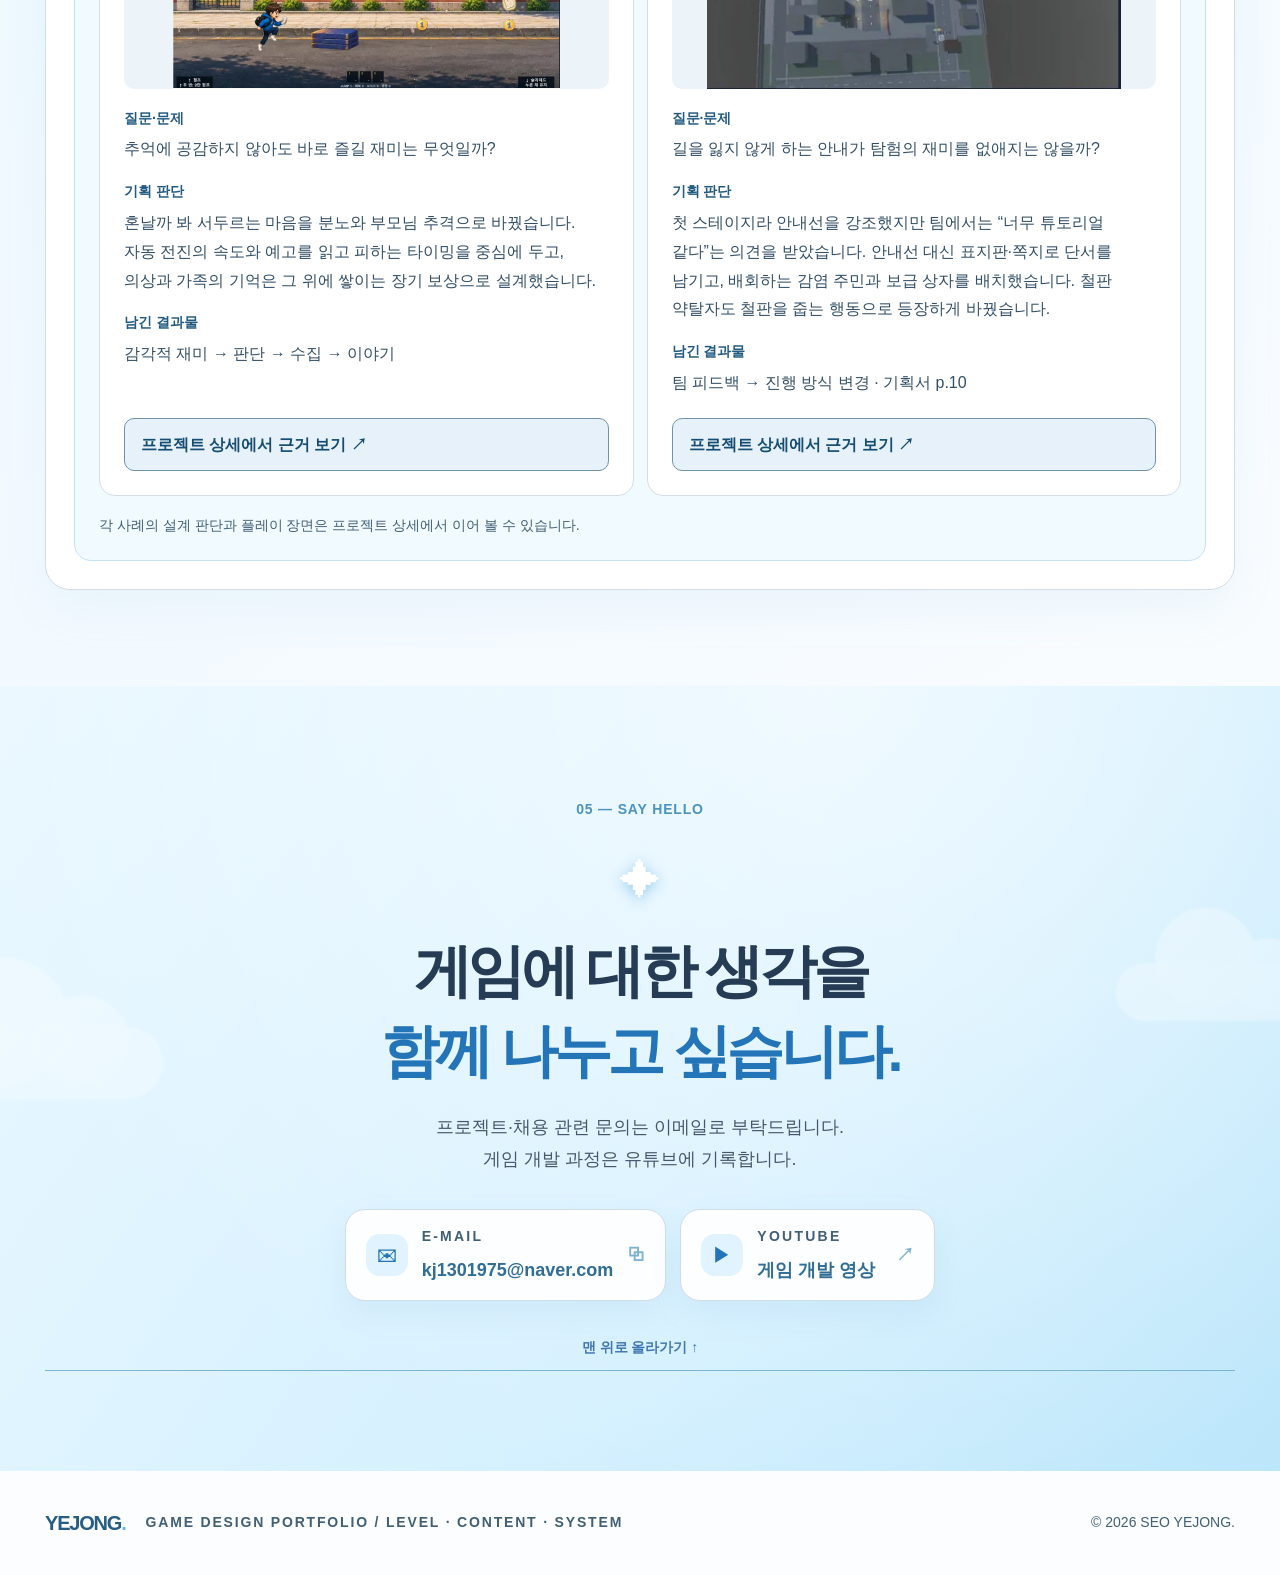
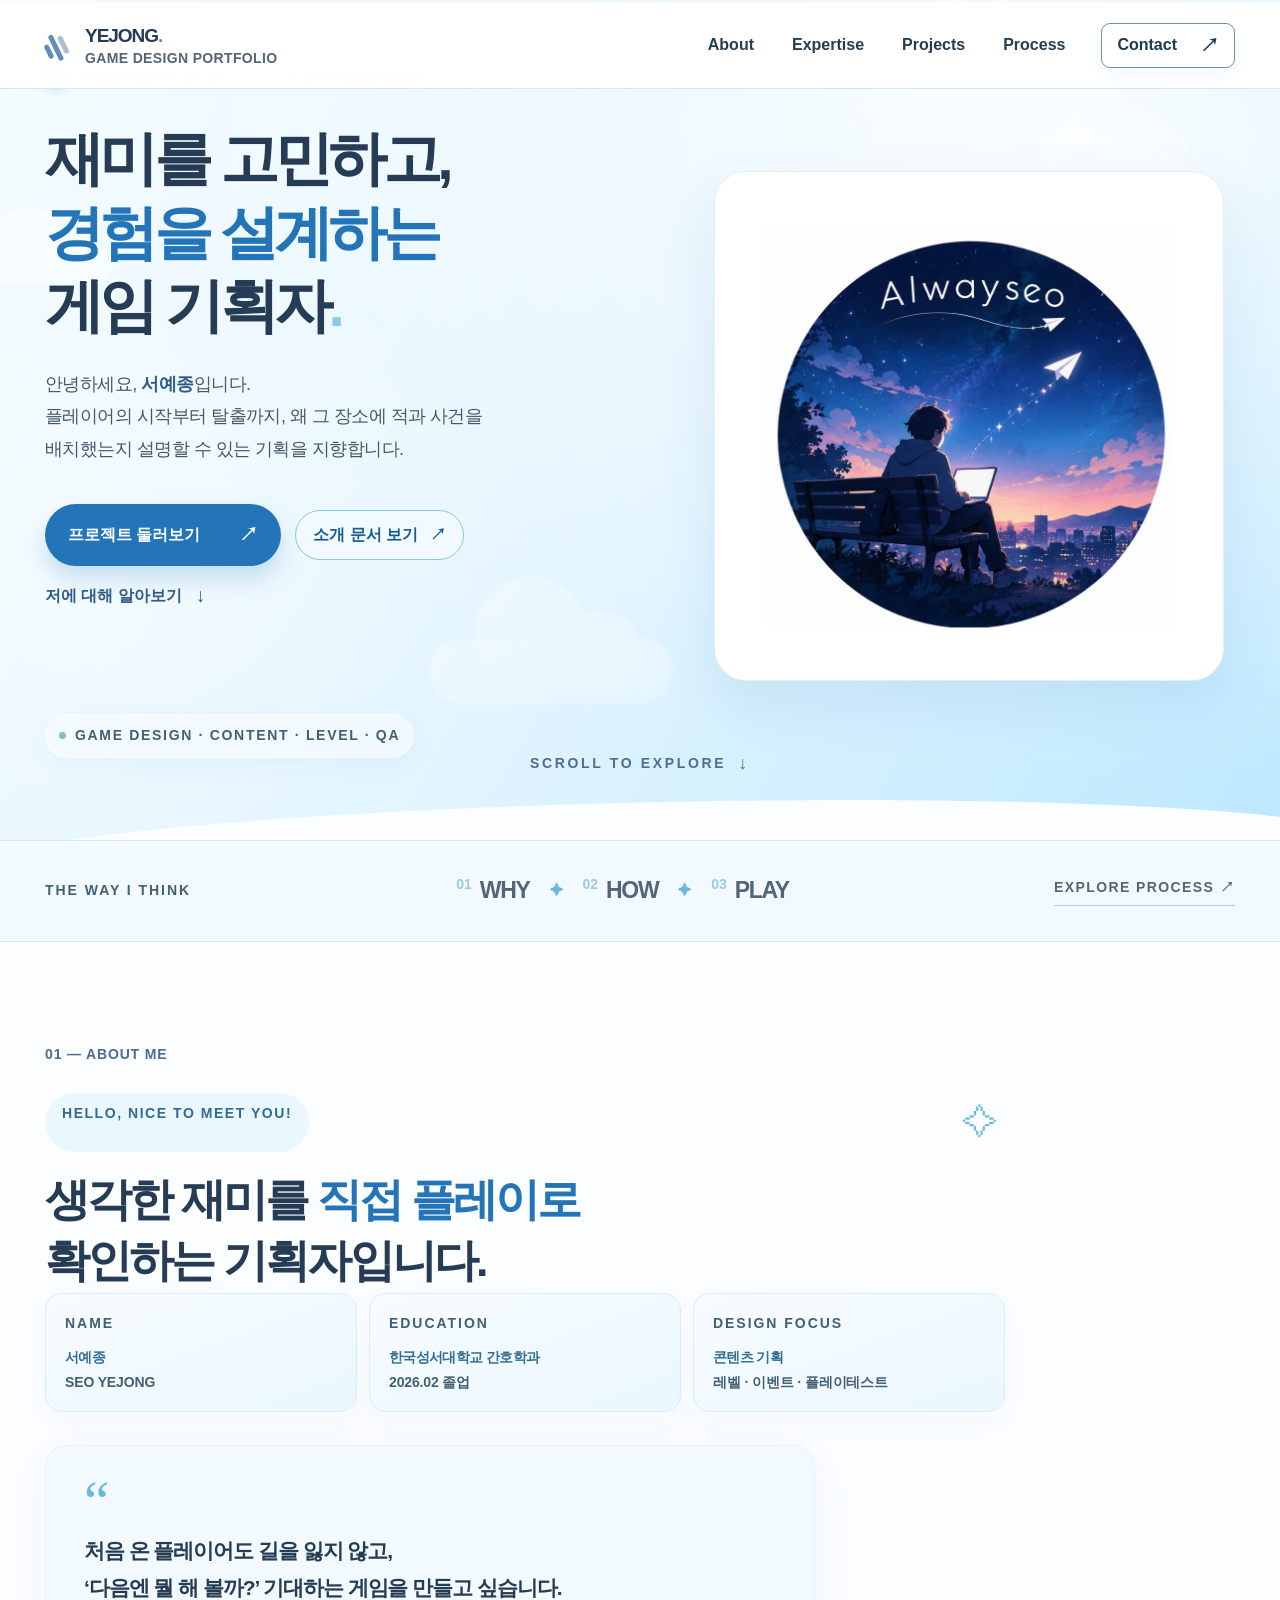
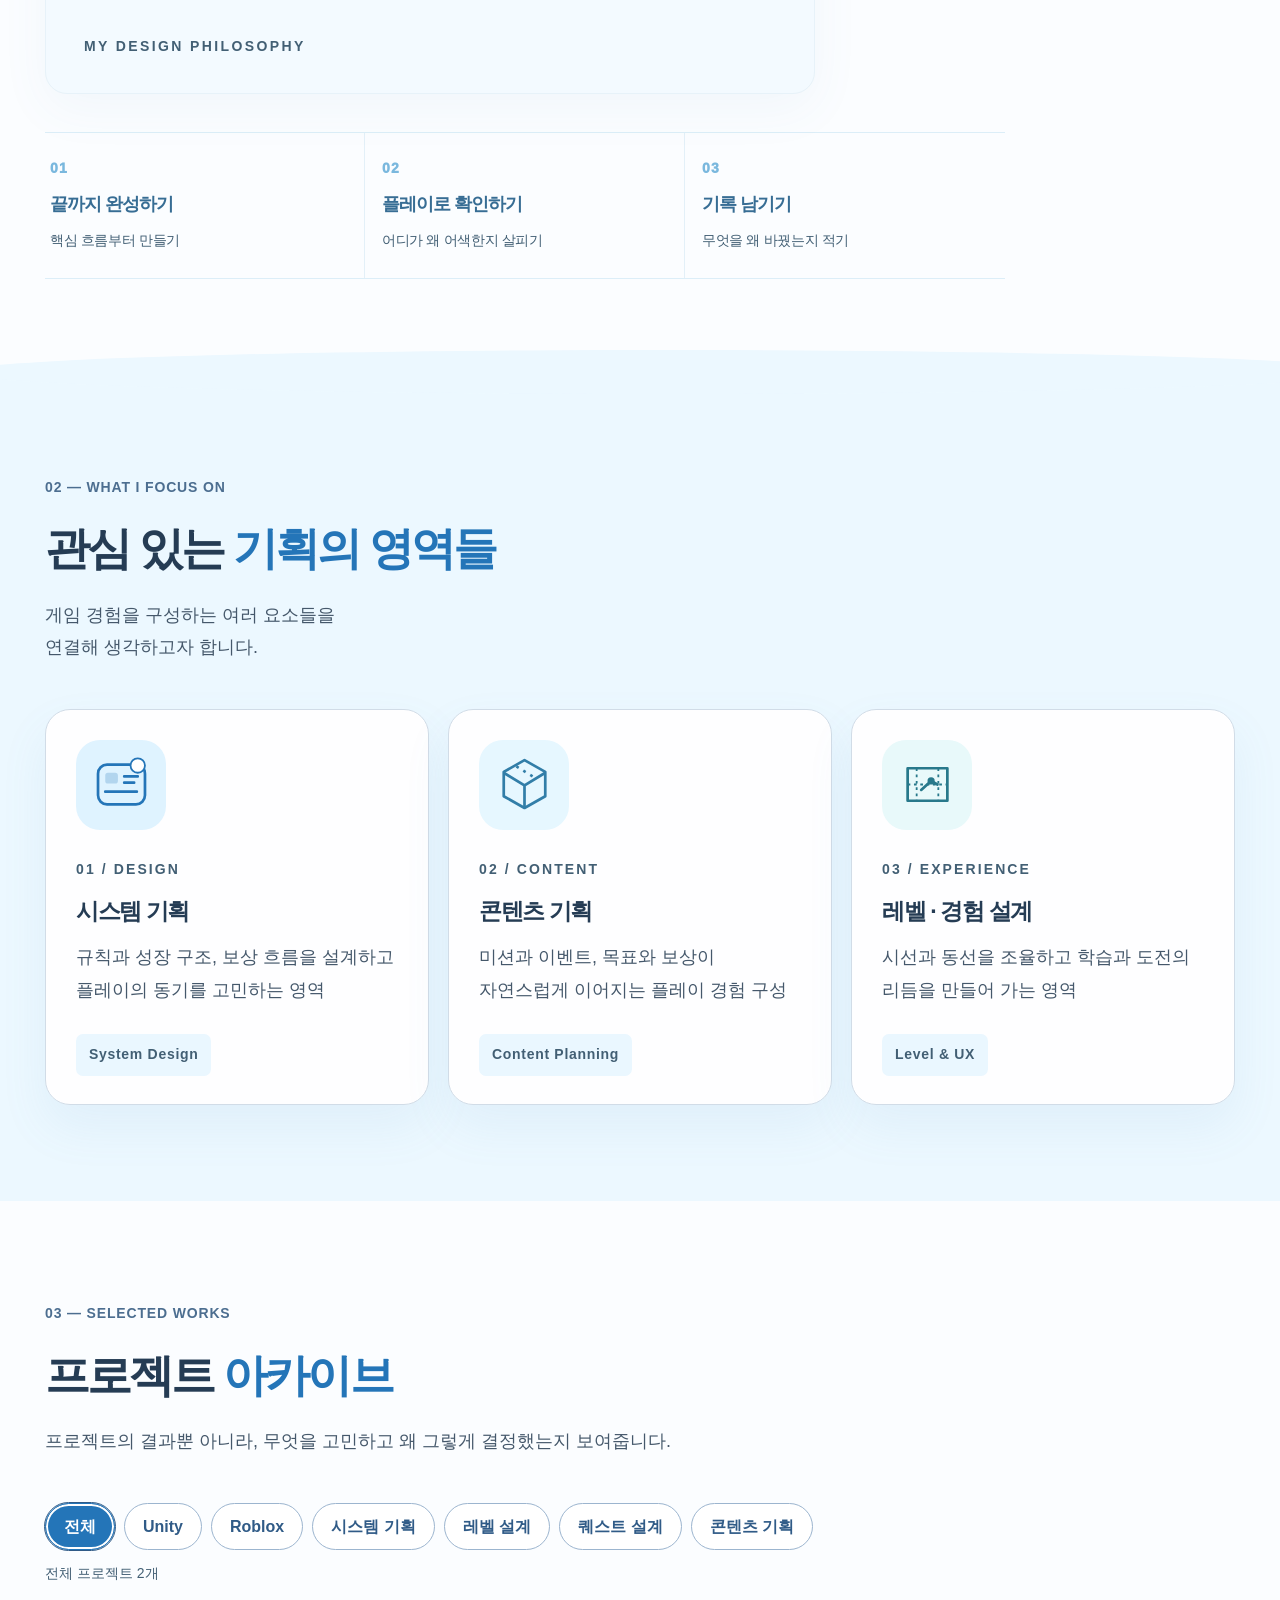
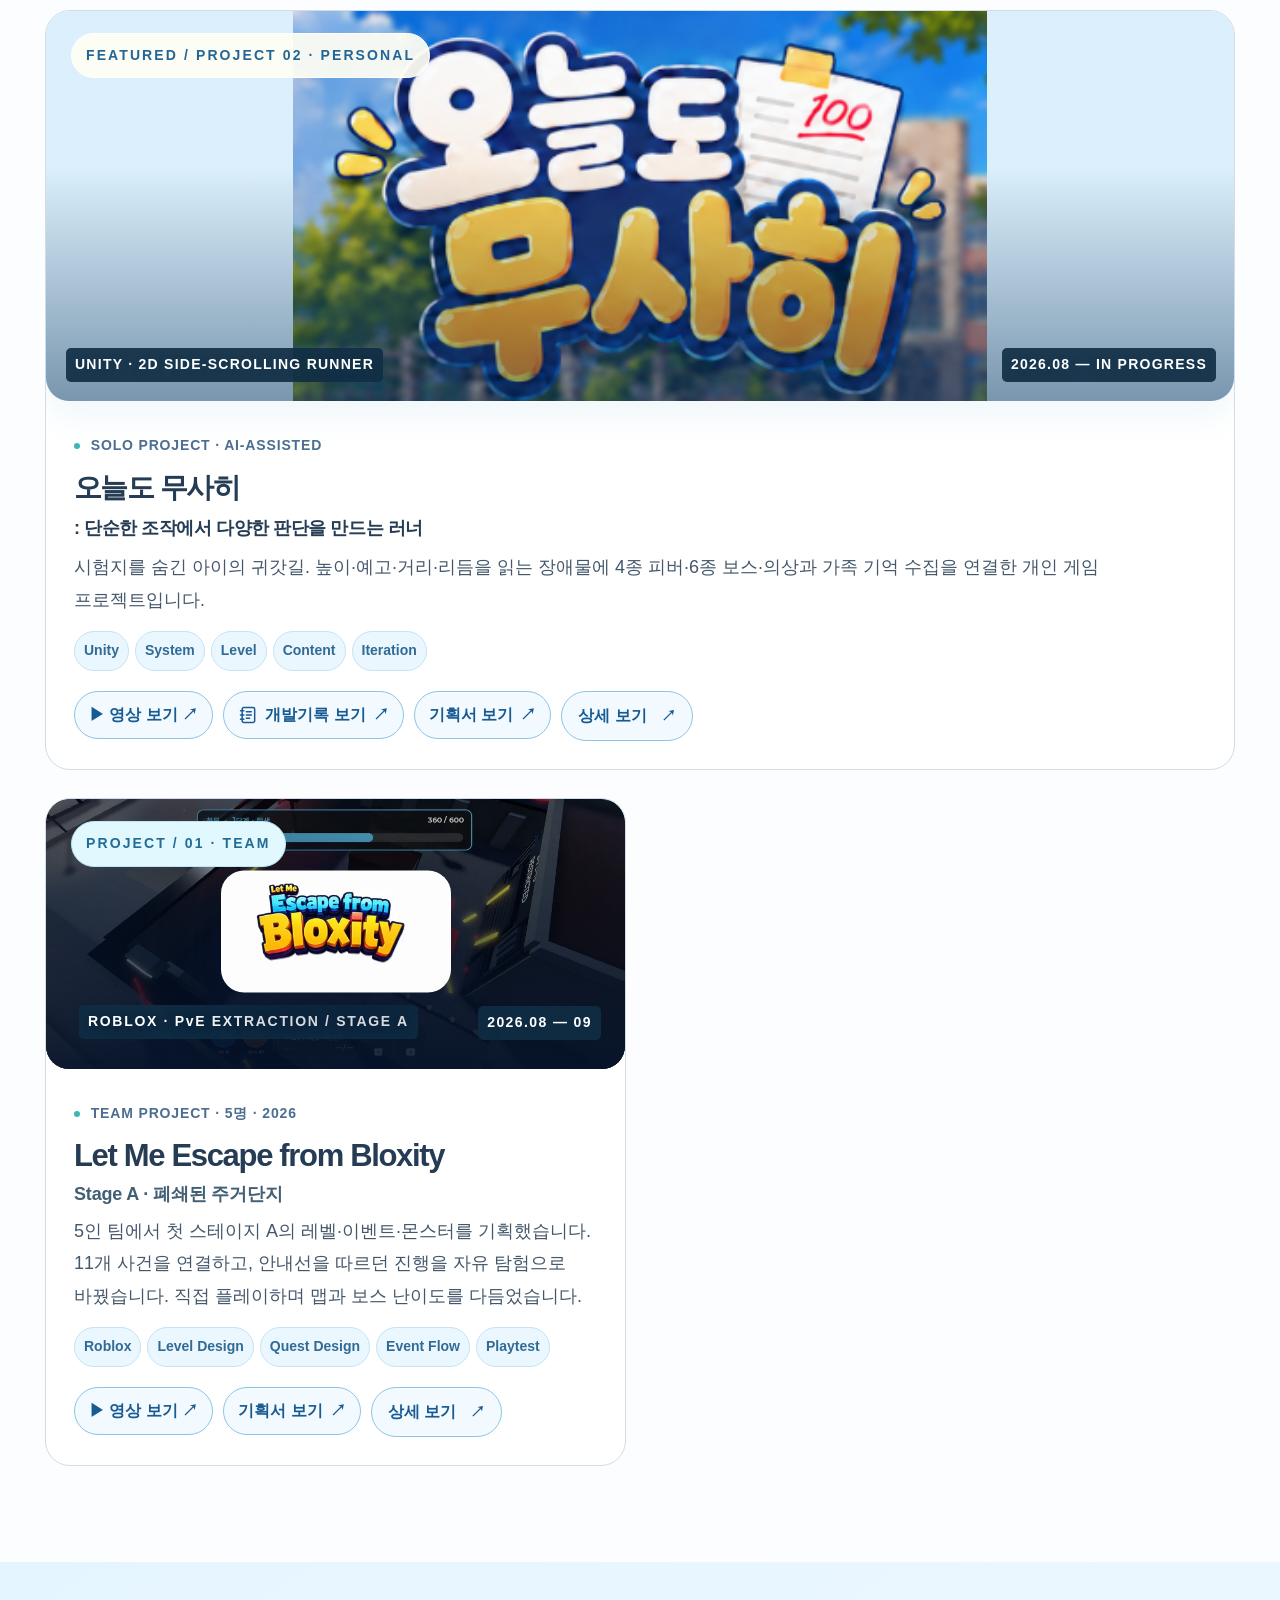
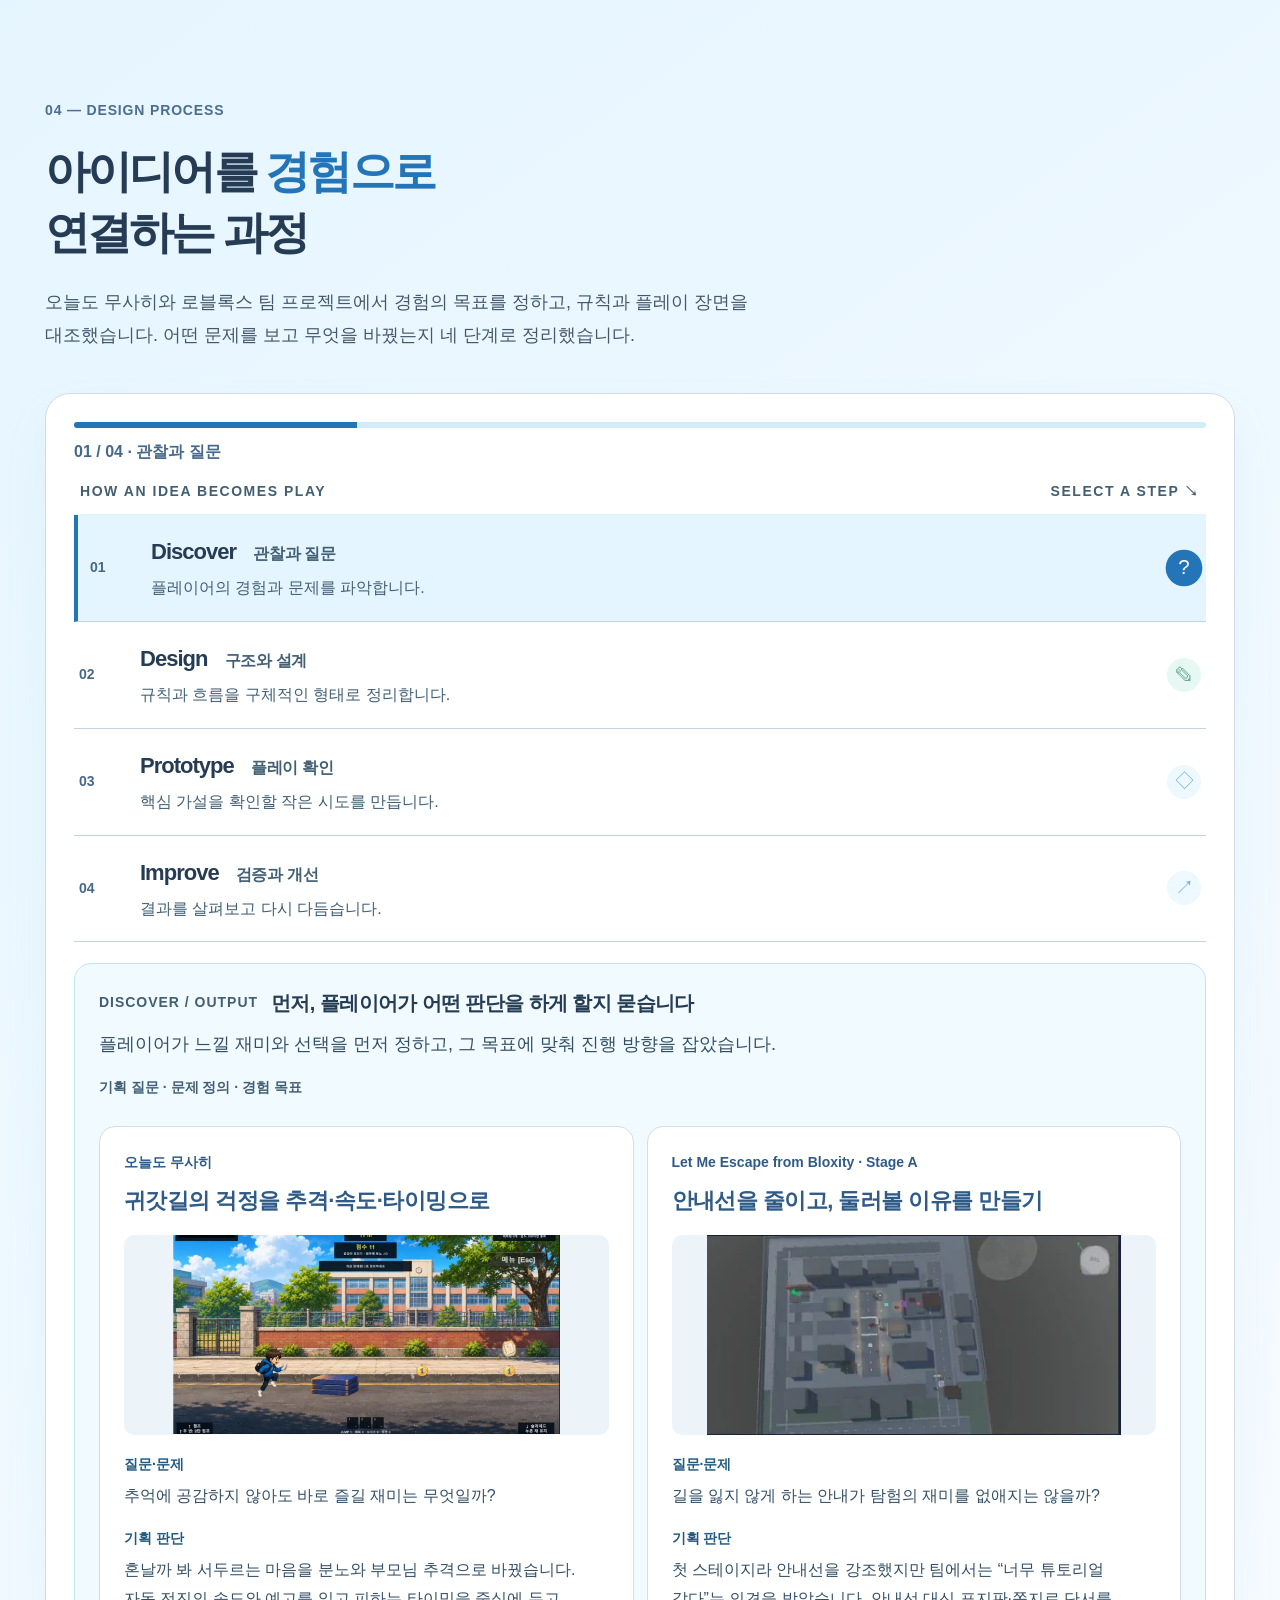
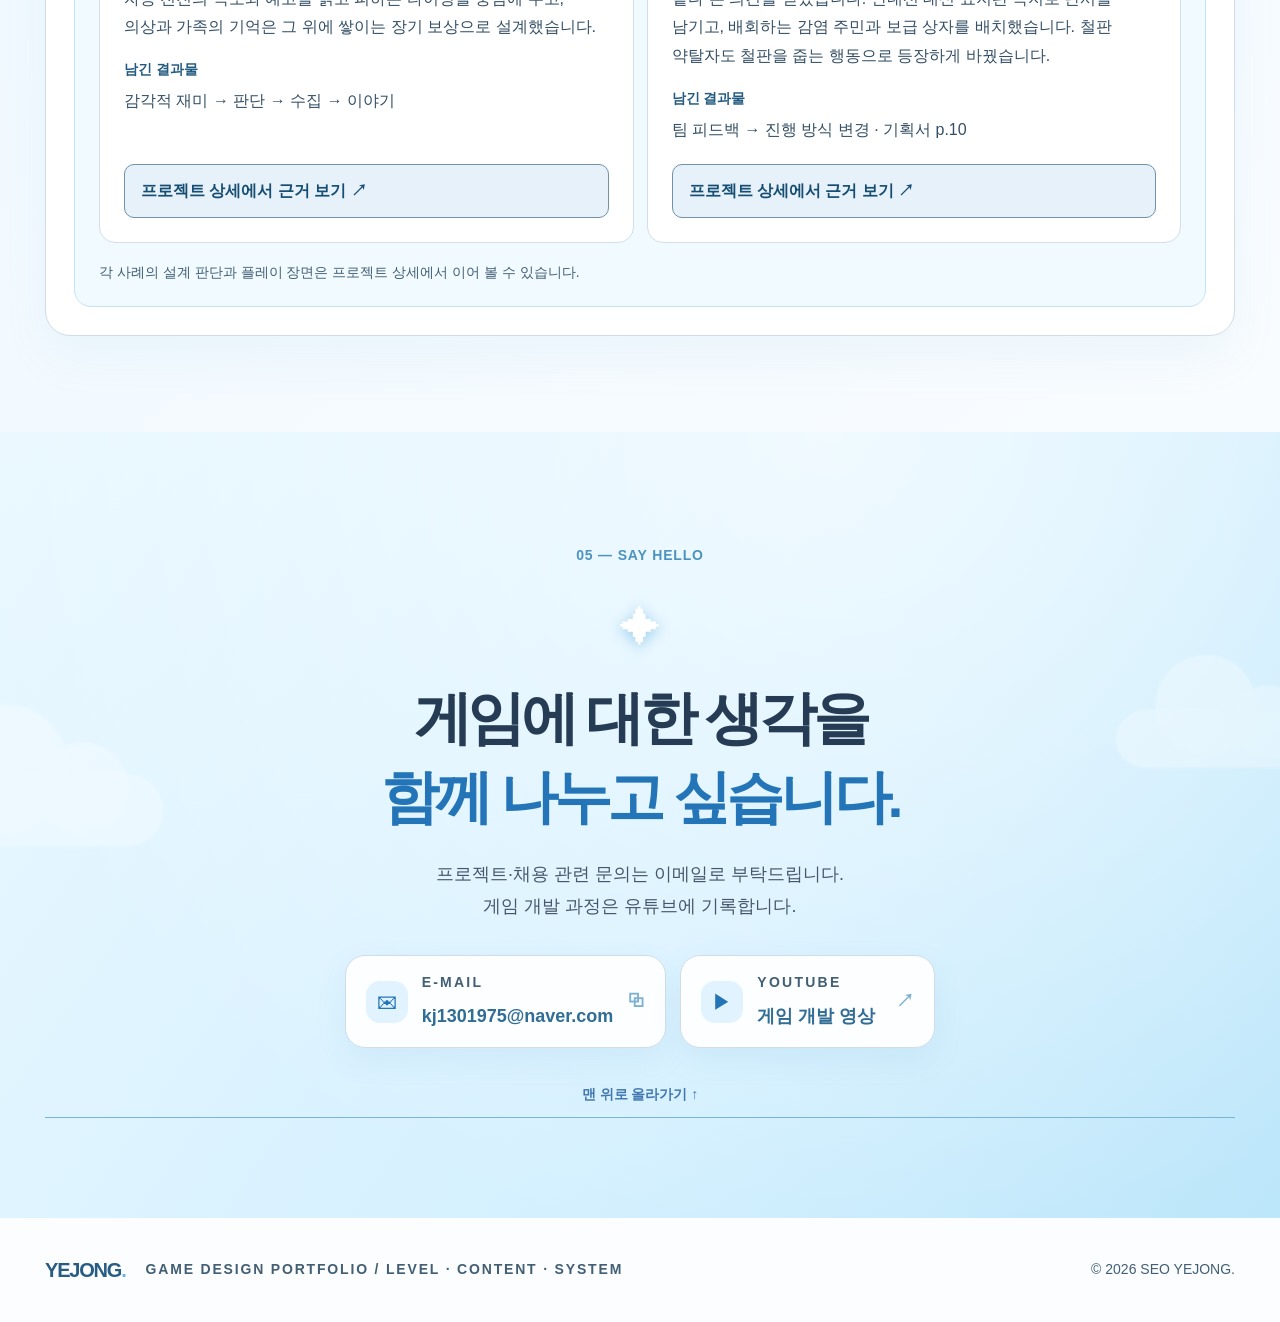
